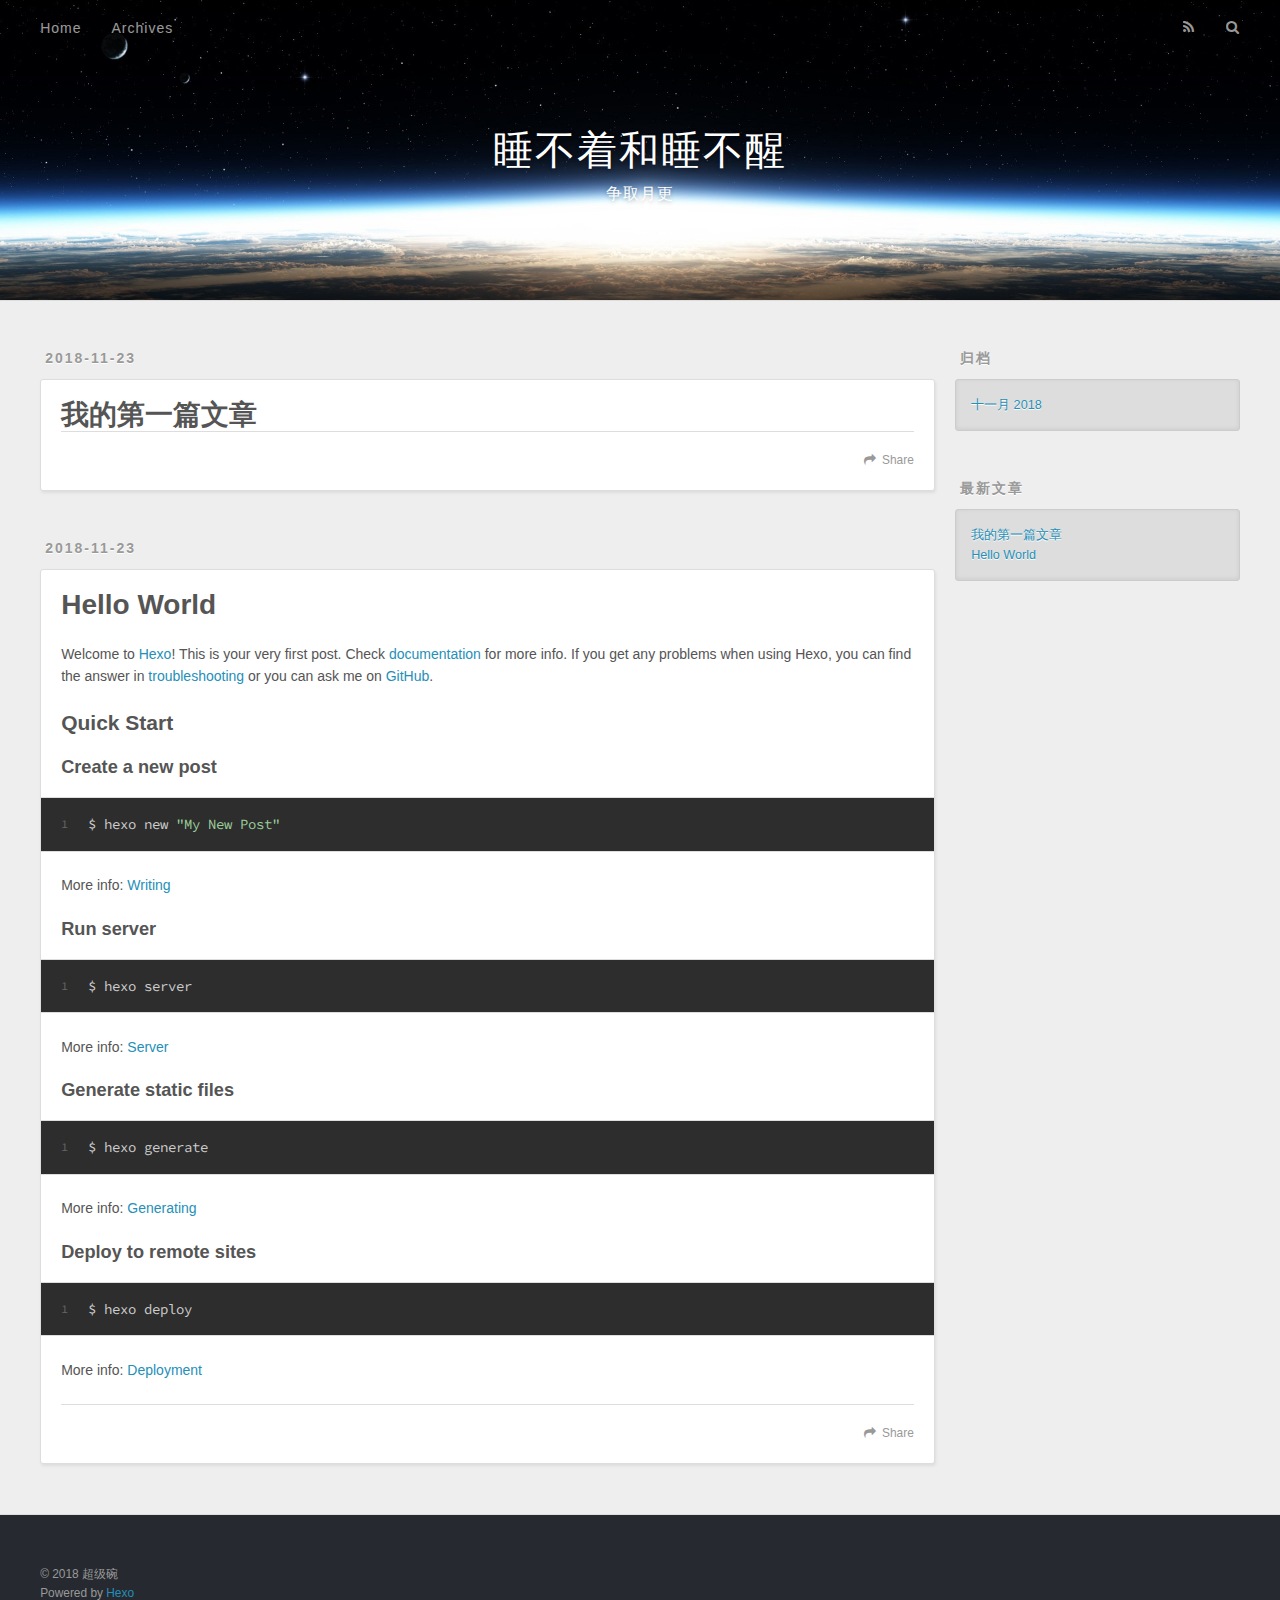
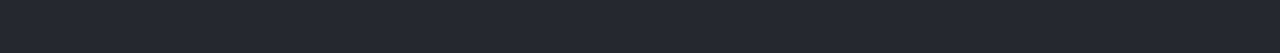
==== index.html @ ed1b3cf0 "Site updated: 2018-11-26 21:34:40" ====
<!DOCTYPE html>
<html>
<head><meta name="generator" content="Hexo 3.8.0">
  <meta charset="utf-8">
  

  
  <title>睡不着和睡不醒</title>
  <meta name="viewport" content="width=device-width, initial-scale=1, maximum-scale=1">
  <meta property="og:type" content="website">
<meta property="og:title" content="睡不着和睡不醒">
<meta property="og:url" content="http://yoursite.com/index.html">
<meta property="og:site_name" content="睡不着和睡不醒">
<meta property="og:locale" content="zh-CN">
<meta name="twitter:card" content="summary">
<meta name="twitter:title" content="睡不着和睡不醒">
  
    <link rel="alternate" href="/atom.xml" title="睡不着和睡不醒" type="application/atom+xml">
  
  
    <link rel="icon" href="/favicon.png">
  
  
    <link href="//fonts.googleapis.com/css?family=Source+Code+Pro" rel="stylesheet" type="text/css">
  
  <link rel="stylesheet" href="/css/style.css">
</head>
</html>
<body>
  <div id="container">
    <div id="wrap">
      <header id="header">
  <div id="banner"></div>
  <div id="header-outer" class="outer">
    <div id="header-title" class="inner">
      <h1 id="logo-wrap">
        <a href="/" id="logo">睡不着和睡不醒</a>
      </h1>
      
        <h2 id="subtitle-wrap">
          <a href="/" id="subtitle">争取月更</a>
        </h2>
      
    </div>
    <div id="header-inner" class="inner">
      <nav id="main-nav">
        <a id="main-nav-toggle" class="nav-icon"></a>
        
          <a class="main-nav-link" href="/">Home</a>
        
          <a class="main-nav-link" href="/archives">Archives</a>
        
      </nav>
      <nav id="sub-nav">
        
          <a id="nav-rss-link" class="nav-icon" href="/atom.xml" title="RSS Feed"></a>
        
        <a id="nav-search-btn" class="nav-icon" title="搜索"></a>
      </nav>
      <div id="search-form-wrap">
        <form action="//google.com/search" method="get" accept-charset="UTF-8" class="search-form"><input type="search" name="q" class="search-form-input" placeholder="Search"><button type="submit" class="search-form-submit">&#xF002;</button><input type="hidden" name="sitesearch" value="http://yoursite.com"></form>
      </div>
    </div>
  </div>
</header>
      <div class="outer">
        <section id="main">
  
    <article id="post-我的第一篇文章" class="article article-type-post" itemscope="" itemprop="blogPost">
  <div class="article-meta">
    <a href="/2018/11/23/我的第一篇文章/" class="article-date">
  <time datetime="2018-11-23T14:31:39.000Z" itemprop="datePublished">2018-11-23</time>
</a>
    
  </div>
  <div class="article-inner">
    
    
      <header class="article-header">
        
  
    <h1 itemprop="name">
      <a class="article-title" href="/2018/11/23/我的第一篇文章/">我的第一篇文章</a>
    </h1>
  

      </header>
    
    <div class="article-entry" itemprop="articleBody">
      
        
      
    </div>
    <footer class="article-footer">
      <a data-url="http://yoursite.com/2018/11/23/我的第一篇文章/" data-id="cjoyctb1z0000foug036jb024" class="article-share-link">Share</a>
      
      
    </footer>
  </div>
  
</article>


  
    <article id="post-hello-world" class="article article-type-post" itemscope="" itemprop="blogPost">
  <div class="article-meta">
    <a href="/2018/11/23/hello-world/" class="article-date">
  <time datetime="2018-11-23T13:58:31.099Z" itemprop="datePublished">2018-11-23</time>
</a>
    
  </div>
  <div class="article-inner">
    
    
      <header class="article-header">
        
  
    <h1 itemprop="name">
      <a class="article-title" href="/2018/11/23/hello-world/">Hello World</a>
    </h1>
  

      </header>
    
    <div class="article-entry" itemprop="articleBody">
      
        <p>Welcome to <a href="https://hexo.io/" target="_blank" rel="noopener">Hexo</a>! This is your very first post. Check <a href="https://hexo.io/docs/" target="_blank" rel="noopener">documentation</a> for more info. If you get any problems when using Hexo, you can find the answer in <a href="https://hexo.io/docs/troubleshooting.html" target="_blank" rel="noopener">troubleshooting</a> or you can ask me on <a href="https://github.com/hexojs/hexo/issues" target="_blank" rel="noopener">GitHub</a>.</p>
<h2 id="Quick-Start"><a href="#Quick-Start" class="headerlink" title="Quick Start"></a>Quick Start</h2><h3 id="Create-a-new-post"><a href="#Create-a-new-post" class="headerlink" title="Create a new post"></a>Create a new post</h3><figure class="highlight bash"><table><tr><td class="gutter"><pre><span class="line">1</span><br></pre></td><td class="code"><pre><span class="line">$ hexo new <span class="string">"My New Post"</span></span><br></pre></td></tr></table></figure>
<p>More info: <a href="https://hexo.io/docs/writing.html" target="_blank" rel="noopener">Writing</a></p>
<h3 id="Run-server"><a href="#Run-server" class="headerlink" title="Run server"></a>Run server</h3><figure class="highlight bash"><table><tr><td class="gutter"><pre><span class="line">1</span><br></pre></td><td class="code"><pre><span class="line">$ hexo server</span><br></pre></td></tr></table></figure>
<p>More info: <a href="https://hexo.io/docs/server.html" target="_blank" rel="noopener">Server</a></p>
<h3 id="Generate-static-files"><a href="#Generate-static-files" class="headerlink" title="Generate static files"></a>Generate static files</h3><figure class="highlight bash"><table><tr><td class="gutter"><pre><span class="line">1</span><br></pre></td><td class="code"><pre><span class="line">$ hexo generate</span><br></pre></td></tr></table></figure>
<p>More info: <a href="https://hexo.io/docs/generating.html" target="_blank" rel="noopener">Generating</a></p>
<h3 id="Deploy-to-remote-sites"><a href="#Deploy-to-remote-sites" class="headerlink" title="Deploy to remote sites"></a>Deploy to remote sites</h3><figure class="highlight bash"><table><tr><td class="gutter"><pre><span class="line">1</span><br></pre></td><td class="code"><pre><span class="line">$ hexo deploy</span><br></pre></td></tr></table></figure>
<p>More info: <a href="https://hexo.io/docs/deployment.html" target="_blank" rel="noopener">Deployment</a></p>

      
    </div>
    <footer class="article-footer">
      <a data-url="http://yoursite.com/2018/11/23/hello-world/" data-id="cjoyctb270001fougmm8dq2df" class="article-share-link">Share</a>
      
      
    </footer>
  </div>
  
</article>


  


</section>
        
          <aside id="sidebar">
  
    

  
    

  
    
  
    
  <div class="widget-wrap">
    <h3 class="widget-title">归档</h3>
    <div class="widget">
      <ul class="archive-list"><li class="archive-list-item"><a class="archive-list-link" href="/archives/2018/11/">十一月 2018</a></li></ul>
    </div>
  </div>


  
    
  <div class="widget-wrap">
    <h3 class="widget-title">最新文章</h3>
    <div class="widget">
      <ul>
        
          <li>
            <a href="/2018/11/23/我的第一篇文章/">我的第一篇文章</a>
          </li>
        
          <li>
            <a href="/2018/11/23/hello-world/">Hello World</a>
          </li>
        
      </ul>
    </div>
  </div>

  
</aside>
        
      </div>
      <footer id="footer">
  
  <div class="outer">
    <div id="footer-info" class="inner">
      &copy; 2018 超级碗<br>
      Powered by <a href="http://hexo.io/" target="_blank">Hexo</a>
    </div>
  </div>
</footer>
    </div>
    <nav id="mobile-nav">
  
    <a href="/" class="mobile-nav-link">Home</a>
  
    <a href="/archives" class="mobile-nav-link">Archives</a>
  
</nav>
    

<script src="//ajax.googleapis.com/ajax/libs/jquery/2.0.3/jquery.min.js"></script>


  <link rel="stylesheet" href="/fancybox/jquery.fancybox.css">
  <script src="/fancybox/jquery.fancybox.pack.js"></script>


<script src="/js/script.js"></script>



  </div>
</body>
</html>
---- css/style.css ----
body {
  width: 100%;
}
body:before,
body:after {
  content: "";
  display: table;
}
body:after {
  clear: both;
}
html,
body,
div,
span,
applet,
object,
iframe,
h1,
h2,
h3,
h4,
h5,
h6,
p,
blockquote,
pre,
a,
abbr,
acronym,
address,
big,
cite,
code,
del,
dfn,
em,
img,
ins,
kbd,
q,
s,
samp,
small,
strike,
strong,
sub,
sup,
tt,
var,
dl,
dt,
dd,
ol,
ul,
li,
fieldset,
form,
label,
legend,
table,
caption,
tbody,
tfoot,
thead,
tr,
th,
td {
  margin: 0;
  padding: 0;
  border: 0;
  outline: 0;
  font-weight: inherit;
  font-style: inherit;
  font-family: inherit;
  font-size: 100%;
  vertical-align: baseline;
}
body {
  line-height: 1;
  color: #000;
  background: #fff;
}
ol,
ul {
  list-style: none;
}
table {
  border-collapse: separate;
  border-spacing: 0;
  vertical-align: middle;
}
caption,
th,
td {
  text-align: left;
  font-weight: normal;
  vertical-align: middle;
}
a img {
  border: none;
}
input,
button {
  margin: 0;
  padding: 0;
}
input::-moz-focus-inner,
button::-moz-focus-inner {
  border: 0;
  padding: 0;
}
@font-face {
  font-family: FontAwesome;
  font-style: normal;
  font-weight: normal;
  src: url("fonts/fontawesome-webfont.eot?v=#4.0.3");
  src: url("fonts/fontawesome-webfont.eot?#iefix&v=#4.0.3") format("embedded-opentype"), url("fonts/fontawesome-webfont.woff?v=#4.0.3") format("woff"), url("fonts/fontawesome-webfont.ttf?v=#4.0.3") format("truetype"), url("fonts/fontawesome-webfont.svg#fontawesomeregular?v=#4.0.3") format("svg");
}
html,
body,
#container {
  height: 100%;
}
body {
  background: #eee;
  font: 14px -apple-system, BlinkMacSystemFont, "Segoe UI", "Roboto", "Oxygen", "Ubuntu", "Cantarell", "Fira Sans", "Droid Sans", "Helvetica Neue", sans-serif;
  -webkit-text-size-adjust: 100%;
}
.outer {
  max-width: 1220px;
  margin: 0 auto;
  padding: 0 20px;
}
.outer:before,
.outer:after {
  content: "";
  display: table;
}
.outer:after {
  clear: both;
}
.inner {
  display: inline;
  float: left;
  width: 98.33333333333333%;
  margin: 0 0.833333333333333%;
}
.left,
.alignleft {
  float: left;
}
.right,
.alignright {
  float: right;
}
.clear {
  clear: both;
}
#container {
  position: relative;
}
.mobile-nav-on {
  overflow: hidden;
}
#wrap {
  height: 100%;
  width: 100%;
  position: absolute;
  top: 0;
  left: 0;
  -webkit-transition: 0.2s ease-out;
  -moz-transition: 0.2s ease-out;
  -ms-transition: 0.2s ease-out;
  transition: 0.2s ease-out;
  z-index: 1;
  background: #eee;
}
.mobile-nav-on #wrap {
  left: 280px;
}
@media screen and (min-width: 768px) {
  #main {
    display: inline;
    float: left;
    width: 73.33333333333333%;
    margin: 0 0.833333333333333%;
  }
}
.article-date,
.article-category-link,
.archive-year,
.widget-title {
  text-decoration: none;
  text-transform: uppercase;
  letter-spacing: 2px;
  color: #999;
  margin-bottom: 1em;
  margin-left: 5px;
  line-height: 1em;
  text-shadow: 0 1px #fff;
  font-weight: bold;
}
.article-inner,
.archive-article-inner {
  background: #fff;
  -webkit-box-shadow: 1px 2px 3px #ddd;
  box-shadow: 1px 2px 3px #ddd;
  border: 1px solid #ddd;
  border-radius: 3px;
}
.article-entry h1,
.widget h1 {
  font-size: 2em;
}
.article-entry h2,
.widget h2 {
  font-size: 1.5em;
}
.article-entry h3,
.widget h3 {
  font-size: 1.3em;
}
.article-entry h4,
.widget h4 {
  font-size: 1.2em;
}
.article-entry h5,
.widget h5 {
  font-size: 1em;
}
.article-entry h6,
.widget h6 {
  font-size: 1em;
  color: #999;
}
.article-entry hr,
.widget hr {
  border: 1px dashed #ddd;
}
.article-entry strong,
.widget strong {
  font-weight: bold;
}
.article-entry em,
.widget em,
.article-entry cite,
.widget cite {
  font-style: italic;
}
.article-entry sup,
.widget sup,
.article-entry sub,
.widget sub {
  font-size: 0.75em;
  line-height: 0;
  position: relative;
  vertical-align: baseline;
}
.article-entry sup,
.widget sup {
  top: -0.5em;
}
.article-entry sub,
.widget sub {
  bottom: -0.2em;
}
.article-entry small,
.widget small {
  font-size: 0.85em;
}
.article-entry acronym,
.widget acronym,
.article-entry abbr,
.widget abbr {
  border-bottom: 1px dotted;
}
.article-entry ul,
.widget ul,
.article-entry ol,
.widget ol,
.article-entry dl,
.widget dl {
  margin: 0 20px;
  line-height: 1.6em;
}
.article-entry ul ul,
.widget ul ul,
.article-entry ol ul,
.widget ol ul,
.article-entry ul ol,
.widget ul ol,
.article-entry ol ol,
.widget ol ol {
  margin-top: 0;
  margin-bottom: 0;
}
.article-entry ul,
.widget ul {
  list-style: disc;
}
.article-entry ol,
.widget ol {
  list-style: decimal;
}
.article-entry dt,
.widget dt {
  font-weight: bold;
}
#header {
  height: 300px;
  position: relative;
  border-bottom: 1px solid #ddd;
}
#header:before,
#header:after {
  content: "";
  position: absolute;
  left: 0;
  right: 0;
  height: 40px;
}
#header:before {
  top: 0;
  background: -webkit-linear-gradient(rgba(0,0,0,0.2), transparent);
  background: -moz-linear-gradient(rgba(0,0,0,0.2), transparent);
  background: -ms-linear-gradient(rgba(0,0,0,0.2), transparent);
  background: linear-gradient(rgba(0,0,0,0.2), transparent);
}
#header:after {
  bottom: 0;
  background: -webkit-linear-gradient(transparent, rgba(0,0,0,0.2));
  background: -moz-linear-gradient(transparent, rgba(0,0,0,0.2));
  background: -ms-linear-gradient(transparent, rgba(0,0,0,0.2));
  background: linear-gradient(transparent, rgba(0,0,0,0.2));
}
#header-outer {
  height: 100%;
  position: relative;
}
#header-inner {
  position: relative;
  overflow: hidden;
}
#banner {
  position: absolute;
  top: 0;
  left: 0;
  width: 100%;
  height: 100%;
  background: url("images/banner.jpg") center #000;
  -webkit-background-size: cover;
  -moz-background-size: cover;
  background-size: cover;
  z-index: -1;
}
#header-title {
  text-align: center;
  height: 40px;
  position: absolute;
  top: 50%;
  left: 0;
  margin-top: -20px;
}
#logo,
#subtitle {
  text-decoration: none;
  color: #fff;
  font-weight: 300;
  text-shadow: 0 1px 4px rgba(0,0,0,0.3);
}
#logo {
  font-size: 40px;
  line-height: 40px;
  letter-spacing: 2px;
}
#subtitle {
  font-size: 16px;
  line-height: 16px;
  letter-spacing: 1px;
}
#subtitle-wrap {
  margin-top: 16px;
}
#main-nav {
  float: left;
  margin-left: -15px;
}
.nav-icon,
.main-nav-link {
  float: left;
  color: #fff;
  opacity: 0.6;
  text-decoration: none;
  text-shadow: 0 1px rgba(0,0,0,0.2);
  -webkit-transition: opacity 0.2s;
  -moz-transition: opacity 0.2s;
  -ms-transition: opacity 0.2s;
  transition: opacity 0.2s;
  display: block;
  padding: 20px 15px;
}
.nav-icon:hover,
.main-nav-link:hover {
  opacity: 1;
}
.nav-icon {
  font-family: FontAwesome;
  text-align: center;
  font-size: 14px;
  width: 14px;
  height: 14px;
  padding: 20px 15px;
  position: relative;
  cursor: pointer;
}
.main-nav-link {
  font-weight: 300;
  letter-spacing: 1px;
}
@media screen and (max-width: 479px) {
  .main-nav-link {
    display: none;
  }
}
#main-nav-toggle {
  display: none;
}
#main-nav-toggle:before {
  content: "\f0c9";
}
@media screen and (max-width: 479px) {
  #main-nav-toggle {
    display: block;
  }
}
#sub-nav {
  float: right;
  margin-right: -15px;
}
#nav-rss-link:before {
  content: "\f09e";
}
#nav-search-btn:before {
  content: "\f002";
}
#search-form-wrap {
  position: absolute;
  top: 15px;
  width: 150px;
  height: 30px;
  right: -150px;
  opacity: 0;
  -webkit-transition: 0.2s ease-out;
  -moz-transition: 0.2s ease-out;
  -ms-transition: 0.2s ease-out;
  transition: 0.2s ease-out;
}
#search-form-wrap.on {
  opacity: 1;
  right: 0;
}
@media screen and (max-width: 479px) {
  #search-form-wrap {
    width: 100%;
    right: -100%;
  }
}
.search-form {
  position: absolute;
  top: 0;
  left: 0;
  right: 0;
  background: #fff;
  padding: 5px 15px;
  border-radius: 15px;
  -webkit-box-shadow: 0 0 10px rgba(0,0,0,0.3);
  box-shadow: 0 0 10px rgba(0,0,0,0.3);
}
.search-form-input {
  border: none;
  background: none;
  color: #555;
  width: 100%;
  font: 13px -apple-system, BlinkMacSystemFont, "Segoe UI", "Roboto", "Oxygen", "Ubuntu", "Cantarell", "Fira Sans", "Droid Sans", "Helvetica Neue", sans-serif;
  outline: none;
}
.search-form-input::-webkit-search-results-decoration,
.search-form-input::-webkit-search-cancel-button {
  -webkit-appearance: none;
}
.search-form-submit {
  position: absolute;
  top: 50%;
  right: 10px;
  margin-top: -7px;
  font: 13px FontAwesome;
  border: none;
  background: none;
  color: #bbb;
  cursor: pointer;
}
.search-form-submit:hover,
.search-form-submit:focus {
  color: #777;
}
.article {
  margin: 50px 0;
}
.article-inner {
  overflow: hidden;
}
.article-meta:before,
.article-meta:after {
  content: "";
  display: table;
}
.article-meta:after {
  clear: both;
}
.article-date {
  float: left;
}
.article-category {
  float: left;
  line-height: 1em;
  color: #ccc;
  text-shadow: 0 1px #fff;
  margin-left: 8px;
}
.article-category:before {
  content: "\2022";
}
.article-category-link {
  margin: 0 12px 1em;
}
.article-header {
  padding: 20px 20px 0;
}
.article-title {
  text-decoration: none;
  font-size: 2em;
  font-weight: bold;
  color: #555;
  line-height: 1.1em;
  -webkit-transition: color 0.2s;
  -moz-transition: color 0.2s;
  -ms-transition: color 0.2s;
  transition: color 0.2s;
}
a.article-title:hover {
  color: #258fb8;
}
.article-entry {
  color: #555;
  padding: 0 20px;
}
.article-entry:before,
.article-entry:after {
  content: "";
  display: table;
}
.article-entry:after {
  clear: both;
}
.article-entry p,
.article-entry table {
  line-height: 1.6em;
  margin: 1.6em 0;
}
.article-entry h1,
.article-entry h2,
.article-entry h3,
.article-entry h4,
.article-entry h5,
.article-entry h6 {
  font-weight: bold;
}
.article-entry h1,
.article-entry h2,
.article-entry h3,
.article-entry h4,
.article-entry h5,
.article-entry h6 {
  line-height: 1.1em;
  margin: 1.1em 0;
}
.article-entry a {
  color: #258fb8;
  text-decoration: none;
}
.article-entry a:hover {
  text-decoration: underline;
}
.article-entry ul,
.article-entry ol,
.article-entry dl {
  margin-top: 1.6em;
  margin-bottom: 1.6em;
}
.article-entry img,
.article-entry video {
  max-width: 100%;
  height: auto;
  display: block;
  margin: auto;
}
.article-entry iframe {
  border: none;
}
.article-entry table {
  width: 100%;
  border-collapse: collapse;
  border-spacing: 0;
}
.article-entry th {
  font-weight: bold;
  border-bottom: 3px solid #ddd;
  padding-bottom: 0.5em;
}
.article-entry td {
  border-bottom: 1px solid #ddd;
  padding: 10px 0;
}
.article-entry blockquote {
  font-family: Georgia, "Times New Roman", serif;
  font-size: 1.4em;
  margin: 1.6em 20px;
  text-align: center;
}
.article-entry blockquote footer {
  font-size: 14px;
  margin: 1.6em 0;
  font-family: -apple-system, BlinkMacSystemFont, "Segoe UI", "Roboto", "Oxygen", "Ubuntu", "Cantarell", "Fira Sans", "Droid Sans", "Helvetica Neue", sans-serif;
}
.article-entry blockquote footer cite:before {
  content: "—";
  padding: 0 0.5em;
}
.article-entry .pullquote {
  text-align: left;
  width: 45%;
  margin: 0;
}
.article-entry .pullquote.left {
  margin-left: 0.5em;
  margin-right: 1em;
}
.article-entry .pullquote.right {
  margin-right: 0.5em;
  margin-left: 1em;
}
.article-entry .caption {
  color: #999;
  display: block;
  font-size: 0.9em;
  margin-top: 0.5em;
  position: relative;
  text-align: center;
}
.article-entry .video-container {
  position: relative;
  padding-top: 56.25%;
  height: 0;
  overflow: hidden;
}
.article-entry .video-container iframe,
.article-entry .video-container object,
.article-entry .video-container embed {
  position: absolute;
  top: 0;
  left: 0;
  width: 100%;
  height: 100%;
  margin-top: 0;
}
.article-more-link a {
  display: inline-block;
  line-height: 1em;
  padding: 6px 15px;
  border-radius: 15px;
  background: #eee;
  color: #999;
  text-shadow: 0 1px #fff;
  text-decoration: none;
}
.article-more-link a:hover {
  background: #258fb8;
  color: #fff;
  text-decoration: none;
  text-shadow: 0 1px #1e7293;
}
.article-footer {
  font-size: 0.85em;
  line-height: 1.6em;
  border-top: 1px solid #ddd;
  padding-top: 1.6em;
  margin: 0 20px 20px;
}
.article-footer:before,
.article-footer:after {
  content: "";
  display: table;
}
.article-footer:after {
  clear: both;
}
.article-footer a {
  color: #999;
  text-decoration: none;
}
.article-footer a:hover {
  color: #555;
}
.article-tag-list-item {
  float: left;
  margin-right: 10px;
}
.article-tag-list-link:before {
  content: "#";
}
.article-comment-link {
  float: right;
}
.article-comment-link:before {
  content: "\f075";
  font-family: FontAwesome;
  padding-right: 8px;
}
.article-share-link {
  cursor: pointer;
  float: right;
  margin-left: 20px;
}
.article-share-link:before {
  content: "\f064";
  font-family: FontAwesome;
  padding-right: 6px;
}
#article-nav {
  position: relative;
}
#article-nav:before,
#article-nav:after {
  content: "";
  display: table;
}
#article-nav:after {
  clear: both;
}
@media screen and (min-width: 768px) {
  #article-nav {
    margin: 50px 0;
  }
  #article-nav:before {
    width: 8px;
    height: 8px;
    position: absolute;
    top: 50%;
    left: 50%;
    margin-top: -4px;
    margin-left: -4px;
    content: "";
    border-radius: 50%;
    background: #ddd;
    -webkit-box-shadow: 0 1px 2px #fff;
    box-shadow: 0 1px 2px #fff;
  }
}
.article-nav-link-wrap {
  text-decoration: none;
  text-shadow: 0 1px #fff;
  color: #999;
  -webkit-box-sizing: border-box;
  -moz-box-sizing: border-box;
  box-sizing: border-box;
  margin-top: 50px;
  text-align: center;
  display: block;
}
.article-nav-link-wrap:hover {
  color: #555;
}
@media screen and (min-width: 768px) {
  .article-nav-link-wrap {
    width: 50%;
    margin-top: 0;
  }
}
@media screen and (min-width: 768px) {
  #article-nav-newer {
    float: left;
    text-align: right;
    padding-right: 20px;
  }
}
@media screen and (min-width: 768px) {
  #article-nav-older {
    float: right;
    text-align: left;
    padding-left: 20px;
  }
}
.article-nav-caption {
  text-transform: uppercase;
  letter-spacing: 2px;
  color: #ddd;
  line-height: 1em;
  font-weight: bold;
}
#article-nav-newer .article-nav-caption {
  margin-right: -2px;
}
.article-nav-title {
  font-size: 0.85em;
  line-height: 1.6em;
  margin-top: 0.5em;
}
.article-share-box {
  position: absolute;
  display: none;
  background: #fff;
  -webkit-box-shadow: 1px 2px 10px rgba(0,0,0,0.2);
  box-shadow: 1px 2px 10px rgba(0,0,0,0.2);
  border-radius: 3px;
  margin-left: -145px;
  overflow: hidden;
  z-index: 1;
}
.article-share-box.on {
  display: block;
}
.article-share-input {
  width: 100%;
  background: none;
  -webkit-box-sizing: border-box;
  -moz-box-sizing: border-box;
  box-sizing: border-box;
  font: 14px -apple-system, BlinkMacSystemFont, "Segoe UI", "Roboto", "Oxygen", "Ubuntu", "Cantarell", "Fira Sans", "Droid Sans", "Helvetica Neue", sans-serif;
  padding: 0 15px;
  color: #555;
  outline: none;
  border: 1px solid #ddd;
  border-radius: 3px 3px 0 0;
  height: 36px;
  line-height: 36px;
}
.article-share-links {
  background: #eee;
}
.article-share-links:before,
.article-share-links:after {
  content: "";
  display: table;
}
.article-share-links:after {
  clear: both;
}
.article-share-twitter,
.article-share-facebook,
.article-share-pinterest,
.article-share-google {
  width: 50px;
  height: 36px;
  display: block;
  float: left;
  position: relative;
  color: #999;
  text-shadow: 0 1px #fff;
}
.article-share-twitter:before,
.article-share-facebook:before,
.article-share-pinterest:before,
.article-share-google:before {
  font-size: 20px;
  font-family: FontAwesome;
  width: 20px;
  height: 20px;
  position: absolute;
  top: 50%;
  left: 50%;
  margin-top: -10px;
  margin-left: -10px;
  text-align: center;
}
.article-share-twitter:hover,
.article-share-facebook:hover,
.article-share-pinterest:hover,
.article-share-google:hover {
  color: #fff;
}
.article-share-twitter:before {
  content: "\f099";
}
.article-share-twitter:hover {
  background: #00aced;
  text-shadow: 0 1px #008abe;
}
.article-share-facebook:before {
  content: "\f09a";
}
.article-share-facebook:hover {
  background: #3b5998;
  text-shadow: 0 1px #2f477a;
}
.article-share-pinterest:before {
  content: "\f0d2";
}
.article-share-pinterest:hover {
  background: #cb2027;
  text-shadow: 0 1px #a21a1f;
}
.article-share-google:before {
  content: "\f0d5";
}
.article-share-google:hover {
  background: #dd4b39;
  text-shadow: 0 1px #be3221;
}
.article-gallery {
  background: #000;
  position: relative;
}
.article-gallery-photos {
  position: relative;
  overflow: hidden;
}
.article-gallery-img {
  display: none;
  max-width: 100%;
}
.article-gallery-img:first-child {
  display: block;
}
.article-gallery-img.loaded {
  position: absolute;
  display: block;
}
.article-gallery-img img {
  display: block;
  max-width: 100%;
  margin: 0 auto;
}
#comments {
  background: #fff;
  -webkit-box-shadow: 1px 2px 3px #ddd;
  box-shadow: 1px 2px 3px #ddd;
  padding: 20px;
  border: 1px solid #ddd;
  border-radius: 3px;
  margin: 50px 0;
}
#comments a {
  color: #258fb8;
}
.archives-wrap {
  margin: 50px 0;
}
.archives:before,
.archives:after {
  content: "";
  display: table;
}
.archives:after {
  clear: both;
}
.archive-year-wrap {
  margin-bottom: 1em;
}
.archives {
  -webkit-column-gap: 10px;
  -moz-column-gap: 10px;
  column-gap: 10px;
}
@media screen and (min-width: 480px) and (max-width: 767px) {
  .archives {
    -webkit-column-count: 2;
    -moz-column-count: 2;
    column-count: 2;
  }
}
@media screen and (min-width: 768px) {
  .archives {
    -webkit-column-count: 3;
    -moz-column-count: 3;
    column-count: 3;
  }
}
.archive-article {
  -webkit-column-break-inside: avoid;
  page-break-inside: avoid;
  overflow: hidden;
  break-inside: avoid-column;
}
.archive-article-inner {
  padding: 10px;
  margin-bottom: 15px;
}
.archive-article-title {
  text-decoration: none;
  font-weight: bold;
  color: #555;
  -webkit-transition: color 0.2s;
  -moz-transition: color 0.2s;
  -ms-transition: color 0.2s;
  transition: color 0.2s;
  line-height: 1.6em;
}
.archive-article-title:hover {
  color: #258fb8;
}
.archive-article-footer {
  margin-top: 1em;
}
.archive-article-date {
  color: #999;
  text-decoration: none;
  font-size: 0.85em;
  line-height: 1em;
  margin-bottom: 0.5em;
  display: block;
}
#page-nav {
  margin: 50px auto;
  background: #fff;
  -webkit-box-shadow: 1px 2px 3px #ddd;
  box-shadow: 1px 2px 3px #ddd;
  border: 1px solid #ddd;
  border-radius: 3px;
  text-align: center;
  color: #999;
  overflow: hidden;
}
#page-nav:before,
#page-nav:after {
  content: "";
  display: table;
}
#page-nav:after {
  clear: both;
}
#page-nav a,
#page-nav span {
  padding: 10px 20px;
  line-height: 1;
  height: 2ex;
}
#page-nav a {
  color: #999;
  text-decoration: none;
}
#page-nav a:hover {
  background: #999;
  color: #fff;
}
#page-nav .prev {
  float: left;
}
#page-nav .next {
  float: right;
}
#page-nav .page-number {
  display: inline-block;
}
@media screen and (max-width: 479px) {
  #page-nav .page-number {
    display: none;
  }
}
#page-nav .current {
  color: #555;
  font-weight: bold;
}
#page-nav .space {
  color: #ddd;
}
#footer {
  background: #262a30;
  padding: 50px 0;
  border-top: 1px solid #ddd;
  color: #999;
}
#footer a {
  color: #258fb8;
  text-decoration: none;
}
#footer a:hover {
  text-decoration: underline;
}
#footer-info {
  line-height: 1.6em;
  font-size: 0.85em;
}
.article-entry pre,
.article-entry .highlight {
  background: #2d2d2d;
  margin: 0 -20px;
  padding: 15px 20px;
  border-style: solid;
  border-color: #ddd;
  border-width: 1px 0;
  overflow: auto;
  color: #ccc;
  line-height: 22.400000000000002px;
}
.article-entry .highlight .gutter pre,
.article-entry .gist .gist-file .gist-data .line-numbers {
  color: #666;
  font-size: 0.85em;
}
.article-entry pre,
.article-entry code {
  font-family: "Source Code Pro", Consolas, Monaco, Menlo, Consolas, monospace;
}
.article-entry code {
  background: #eee;
  text-shadow: 0 1px #fff;
  padding: 0 0.3em;
}
.article-entry pre code {
  background: none;
  text-shadow: none;
  padding: 0;
}
.article-entry .highlight pre {
  border: none;
  margin: 0;
  padding: 0;
}
.article-entry .highlight table {
  margin: 0;
  width: auto;
}
.article-entry .highlight td {
  border: none;
  padding: 0;
}
.article-entry .highlight figcaption {
  font-size: 0.85em;
  color: #999;
  line-height: 1em;
  margin-bottom: 1em;
}
.article-entry .highlight figcaption:before,
.article-entry .highlight figcaption:after {
  content: "";
  display: table;
}
.article-entry .highlight figcaption:after {
  clear: both;
}
.article-entry .highlight figcaption a {
  float: right;
}
.article-entry .highlight .gutter pre {
  text-align: right;
  padding-right: 20px;
}
.article-entry .highlight .line {
  height: 22.400000000000002px;
}
.article-entry .highlight .line.marked {
  background: #515151;
}
.article-entry .gist {
  margin: 0 -20px;
  border-style: solid;
  border-color: #ddd;
  border-width: 1px 0;
  background: #2d2d2d;
  padding: 15px 20px 15px 0;
}
.article-entry .gist .gist-file {
  border: none;
  font-family: "Source Code Pro", Consolas, Monaco, Menlo, Consolas, monospace;
  margin: 0;
}
.article-entry .gist .gist-file .gist-data {
  background: none;
  border: none;
}
.article-entry .gist .gist-file .gist-data .line-numbers {
  background: none;
  border: none;
  padding: 0 20px 0 0;
}
.article-entry .gist .gist-file .gist-data .line-data {
  padding: 0 !important;
}
.article-entry .gist .gist-file .highlight {
  margin: 0;
  padding: 0;
  border: none;
}
.article-entry .gist .gist-file .gist-meta {
  background: #2d2d2d;
  color: #999;
  font: 0.85em -apple-system, BlinkMacSystemFont, "Segoe UI", "Roboto", "Oxygen", "Ubuntu", "Cantarell", "Fira Sans", "Droid Sans", "Helvetica Neue", sans-serif;
  text-shadow: 0 0;
  padding: 0;
  margin-top: 1em;
  margin-left: 20px;
}
.article-entry .gist .gist-file .gist-meta a {
  color: #258fb8;
  font-weight: normal;
}
.article-entry .gist .gist-file .gist-meta a:hover {
  text-decoration: underline;
}
pre .comment,
pre .title {
  color: #999;
}
pre .variable,
pre .attribute,
pre .tag,
pre .regexp,
pre .ruby .constant,
pre .xml .tag .title,
pre .xml .pi,
pre .xml .doctype,
pre .html .doctype,
pre .css .id,
pre .css .class,
pre .css .pseudo {
  color: #f2777a;
}
pre .number,
pre .preprocessor,
pre .built_in,
pre .literal,
pre .params,
pre .constant {
  color: #f99157;
}
pre .class,
pre .ruby .class .title,
pre .css .rules .attribute {
  color: #9c9;
}
pre .string,
pre .value,
pre .inheritance,
pre .header,
pre .ruby .symbol,
pre .xml .cdata {
  color: #9c9;
}
pre .css .hexcolor {
  color: #6cc;
}
pre .function,
pre .python .decorator,
pre .python .title,
pre .ruby .function .title,
pre .ruby .title .keyword,
pre .perl .sub,
pre .javascript .title,
pre .coffeescript .title {
  color: #69c;
}
pre .keyword,
pre .javascript .function {
  color: #c9c;
}
@media screen and (max-width: 479px) {
  #mobile-nav {
    position: absolute;
    top: 0;
    left: 0;
    width: 280px;
    height: 100%;
    background: #191919;
    border-right: 1px solid #fff;
  }
}
@media screen and (max-width: 479px) {
  .mobile-nav-link {
    display: block;
    color: #999;
    text-decoration: none;
    padding: 15px 20px;
    font-weight: bold;
  }
  .mobile-nav-link:hover {
    color: #fff;
  }
}
@media screen and (min-width: 768px) {
  #sidebar {
    display: inline;
    float: left;
    width: 23.333333333333332%;
    margin: 0 0.833333333333333%;
  }
}
.widget-wrap {
  margin: 50px 0;
}
.widget {
  color: #777;
  text-shadow: 0 1px #fff;
  background: #ddd;
  -webkit-box-shadow: 0 -1px 4px #ccc inset;
  box-shadow: 0 -1px 4px #ccc inset;
  border: 1px solid #ccc;
  padding: 15px;
  border-radius: 3px;
}
.widget a {
  color: #258fb8;
  text-decoration: none;
}
.widget a:hover {
  text-decoration: underline;
}
.widget ul ul,
.widget ol ul,
.widget dl ul,
.widget ul ol,
.widget ol ol,
.widget dl ol,
.widget ul dl,
.widget ol dl,
.widget dl dl {
  margin-left: 15px;
  list-style: disc;
}
.widget {
  line-height: 1.6em;
  word-wrap: break-word;
  font-size: 0.9em;
}
.widget ul,
.widget ol {
  list-style: none;
  margin: 0;
}
.widget ul ul,
.widget ol ul,
.widget ul ol,
.widget ol ol {
  margin: 0 20px;
}
.widget ul ul,
.widget ol ul {
  list-style: disc;
}
.widget ul ol,
.widget ol ol {
  list-style: decimal;
}
.category-list-count,
.tag-list-count,
.archive-list-count {
  padding-left: 5px;
  color: #999;
  font-size: 0.85em;
}
.category-list-count:before,
.tag-list-count:before,
.archive-list-count:before {
  content: "(";
}
.category-list-count:after,
.tag-list-count:after,
.archive-list-count:after {
  content: ")";
}
.tagcloud a {
  margin-right: 5px;
  display: inline-block;
}
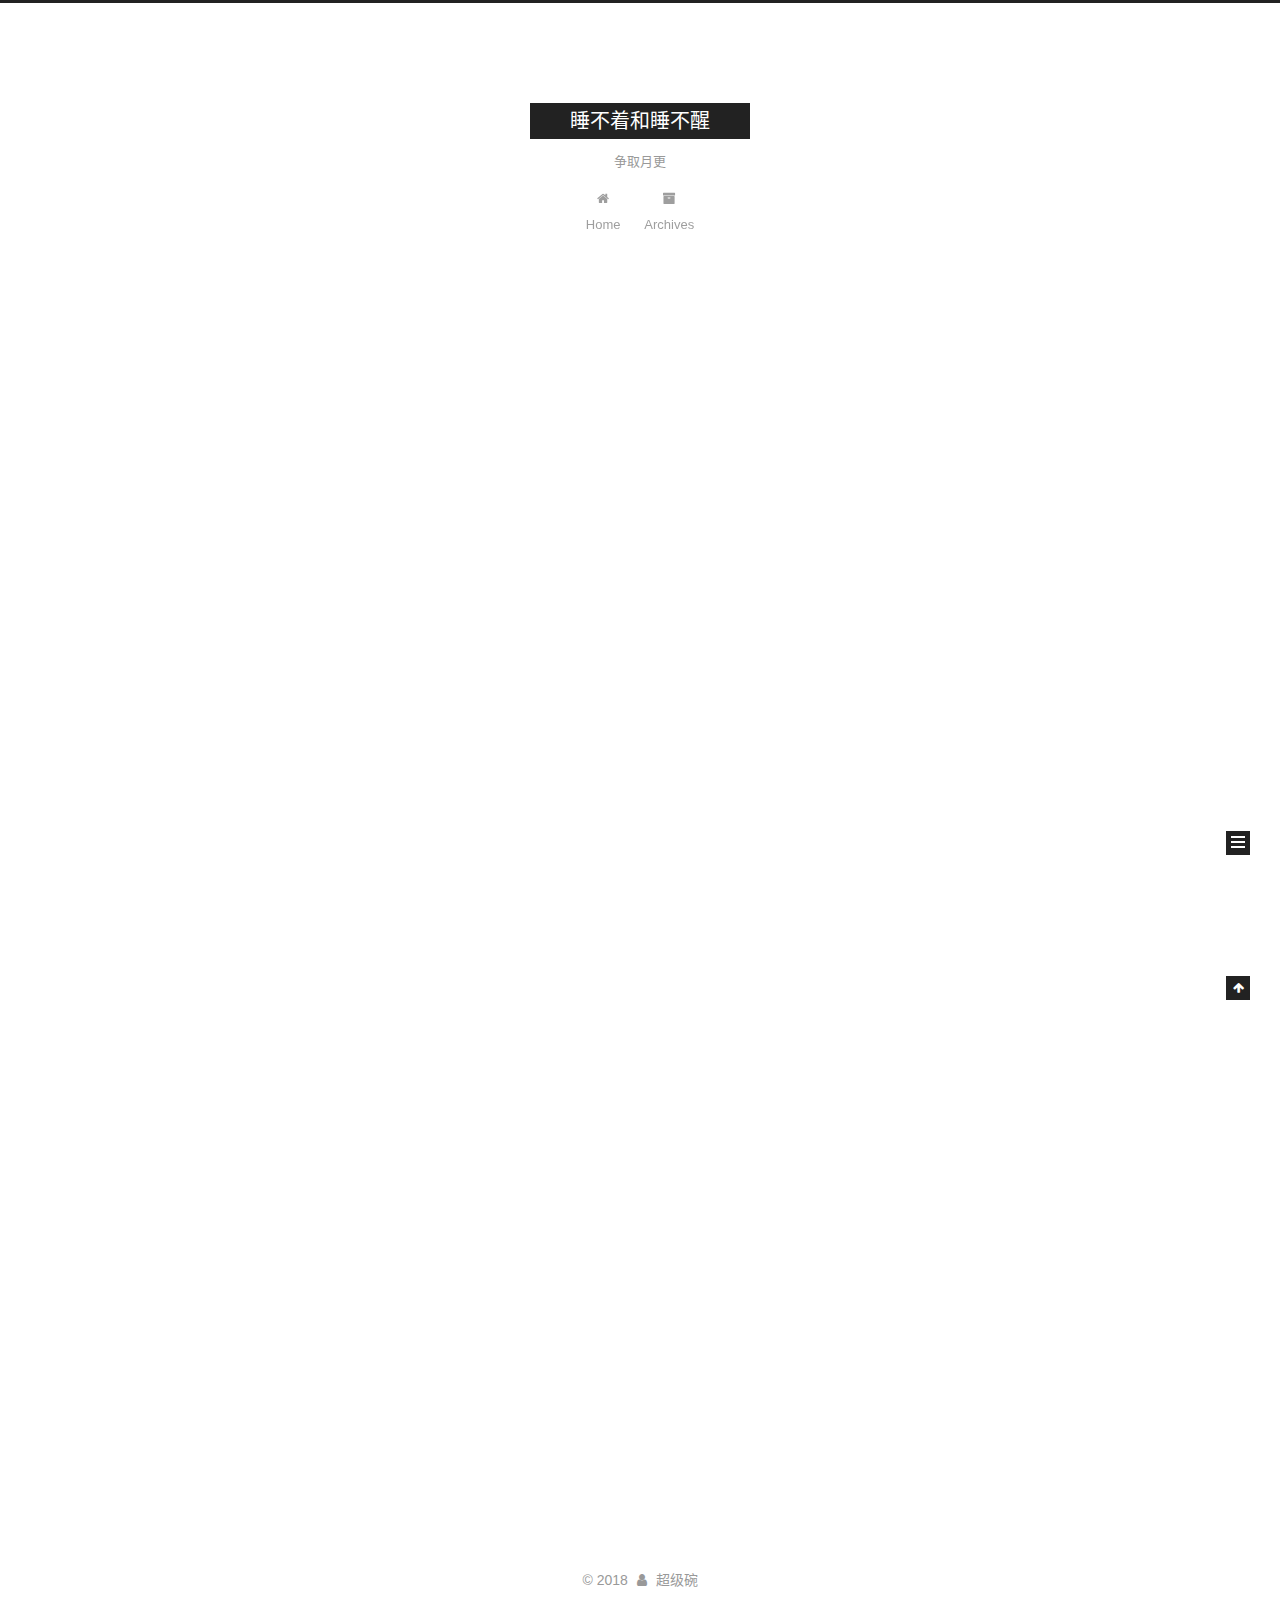
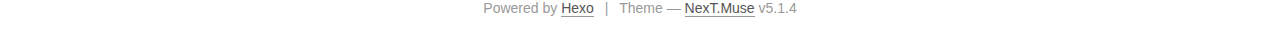
==== commit b2fead5a: "Site updated: 2018-11-26 21:50:30" ====
--- a/index.html
+++ b/index.html
@@ -1,130 +1,425 @@
 <!DOCTYPE html>
-<html>
+
+
+
+  
+
+
+<html class="theme-next muse use-motion" lang="zh-CN">
 <head><meta name="generator" content="Hexo 3.8.0">
-  <meta charset="utf-8">
-  
-
-  
-  <title>睡不着和睡不醒</title>
-  <meta name="viewport" content="width=device-width, initial-scale=1, maximum-scale=1">
-  <meta property="og:type" content="website">
+  <meta charset="UTF-8">
+<meta http-equiv="X-UA-Compatible" content="IE=edge">
+<meta name="viewport" content="width=device-width, initial-scale=1, maximum-scale=1">
+<meta name="theme-color" content="#222">
+
+
+
+
+
+
+
+
+
+<meta http-equiv="Cache-Control" content="no-transform">
+<meta http-equiv="Cache-Control" content="no-siteapp">
+
+
+
+
+
+
+
+
+
+
+
+
+
+
+
+
+  
+  
+  <link href="/lib/fancybox/source/jquery.fancybox.css?v=2.1.5" rel="stylesheet" type="text/css">
+
+
+
+
+
+
+
+<link href="/lib/font-awesome/css/font-awesome.min.css?v=4.6.2" rel="stylesheet" type="text/css">
+
+<link href="/css/main.css?v=5.1.4" rel="stylesheet" type="text/css">
+
+
+  <link rel="apple-touch-icon" sizes="180x180" href="/images/apple-touch-icon-next.png?v=5.1.4">
+
+
+  <link rel="icon" type="image/png" sizes="32x32" href="/images/favicon-32x32-next.png?v=5.1.4">
+
+
+  <link rel="icon" type="image/png" sizes="16x16" href="/images/favicon-16x16-next.png?v=5.1.4">
+
+
+  <link rel="mask-icon" href="/images/logo.svg?v=5.1.4" color="#222">
+
+
+
+
+
+  <meta name="keywords" content="Hexo, NexT">
+
+
+
+
+
+
+
+
+
+
+<meta property="og:type" content="website">
 <meta property="og:title" content="睡不着和睡不醒">
 <meta property="og:url" content="http://yoursite.com/index.html">
 <meta property="og:site_name" content="睡不着和睡不醒">
 <meta property="og:locale" content="zh-CN">
 <meta name="twitter:card" content="summary">
 <meta name="twitter:title" content="睡不着和睡不醒">
-  
-    <link rel="alternate" href="/atom.xml" title="睡不着和睡不醒" type="application/atom+xml">
-  
-  
-    <link rel="icon" href="/favicon.png">
-  
-  
-    <link href="//fonts.googleapis.com/css?family=Source+Code+Pro" rel="stylesheet" type="text/css">
-  
-  <link rel="stylesheet" href="/css/style.css">
+
+
+
+<script type="text/javascript" id="hexo.configurations">
+  var NexT = window.NexT || {};
+  var CONFIG = {
+    root: '/',
+    scheme: 'Muse',
+    version: '5.1.4',
+    sidebar: {"position":"left","display":"post","offset":12,"b2t":false,"scrollpercent":false,"onmobile":false},
+    fancybox: true,
+    tabs: true,
+    motion: {"enable":true,"async":false,"transition":{"post_block":"fadeIn","post_header":"slideDownIn","post_body":"slideDownIn","coll_header":"slideLeftIn","sidebar":"slideUpIn"}},
+    duoshuo: {
+      userId: '0',
+      author: 'Author'
+    },
+    algolia: {
+      applicationID: '',
+      apiKey: '',
+      indexName: '',
+      hits: {"per_page":10},
+      labels: {"input_placeholder":"Search for Posts","hits_empty":"We didn't find any results for the search: ${query}","hits_stats":"${hits} results found in ${time} ms"}
+    }
+  };
+</script>
+
+
+
+  <link rel="canonical" href="http://yoursite.com/">
+
+
+
+
+
+  <title>睡不着和睡不醒</title>
+  
+
+
+
+
+
+
+
+
 </head>
-</html>
-<body>
-  <div id="container">
-    <div id="wrap">
-      <header id="header">
-  <div id="banner"></div>
-  <div id="header-outer" class="outer">
-    <div id="header-title" class="inner">
-      <h1 id="logo-wrap">
-        <a href="/" id="logo">睡不着和睡不醒</a>
-      </h1>
-      
-        <h2 id="subtitle-wrap">
-          <a href="/" id="subtitle">争取月更</a>
-        </h2>
-      
+
+<body itemscope="" itemtype="http://schema.org/WebPage" lang="zh-CN">
+
+  
+  
+    
+  
+
+  <div class="container sidebar-position-left 
+  page-home">
+    <div class="headband"></div>
+
+    <header id="header" class="header" itemscope="" itemtype="http://schema.org/WPHeader">
+      <div class="header-inner"><div class="site-brand-wrapper">
+  <div class="site-meta ">
+    
+
+    <div class="custom-logo-site-title">
+      <a href="/" class="brand" rel="start">
+        <span class="logo-line-before"><i></i></span>
+        <span class="site-title">睡不着和睡不醒</span>
+        <span class="logo-line-after"><i></i></span>
+      </a>
     </div>
-    <div id="header-inner" class="inner">
-      <nav id="main-nav">
-        <a id="main-nav-toggle" class="nav-icon"></a>
-        
-          <a class="main-nav-link" href="/">Home</a>
-        
-          <a class="main-nav-link" href="/archives">Archives</a>
-        
-      </nav>
-      <nav id="sub-nav">
-        
-          <a id="nav-rss-link" class="nav-icon" href="/atom.xml" title="RSS Feed"></a>
-        
-        <a id="nav-search-btn" class="nav-icon" title="搜索"></a>
-      </nav>
-      <div id="search-form-wrap">
-        <form action="//google.com/search" method="get" accept-charset="UTF-8" class="search-form"><input type="search" name="q" class="search-form-input" placeholder="Search"><button type="submit" class="search-form-submit">&#xF002;</button><input type="hidden" name="sitesearch" value="http://yoursite.com"></form>
-      </div>
+      
+        <p class="site-subtitle">争取月更</p>
+      
+  </div>
+
+  <div class="site-nav-toggle">
+    <button>
+      <span class="btn-bar"></span>
+      <span class="btn-bar"></span>
+      <span class="btn-bar"></span>
+    </button>
+  </div>
+</div>
+
+<nav class="site-nav">
+  
+
+  
+    <ul id="menu" class="menu">
+      
+        
+        <li class="menu-item menu-item-home">
+          <a href="/" rel="section">
+            
+              <i class="menu-item-icon fa fa-fw fa-home"></i> <br>
+            
+            Home
+          </a>
+        </li>
+      
+        
+        <li class="menu-item menu-item-archives">
+          <a href="/archives/" rel="section">
+            
+              <i class="menu-item-icon fa fa-fw fa-archive"></i> <br>
+            
+            Archives
+          </a>
+        </li>
+      
+
+      
+    </ul>
+  
+
+  
+</nav>
+
+
+
+ </div>
+    </header>
+
+    <main id="main" class="main">
+      <div class="main-inner">
+        <div class="content-wrap">
+          <div id="content" class="content">
+            
+  <section id="posts" class="posts-expand">
+    
+      
+
+  
+
+  
+  
+  
+
+  <article class="post post-type-normal" itemscope="" itemtype="http://schema.org/Article">
+  
+  
+  
+  <div class="post-block">
+    <link itemprop="mainEntityOfPage" href="http://yoursite.com/2018/11/23/我的第一篇文章/">
+
+    <span hidden itemprop="author" itemscope="" itemtype="http://schema.org/Person">
+      <meta itemprop="name" content="超级碗">
+      <meta itemprop="description" content="">
+      <meta itemprop="image" content="/images/avatar.gif">
+    </span>
+
+    <span hidden itemprop="publisher" itemscope="" itemtype="http://schema.org/Organization">
+      <meta itemprop="name" content="睡不着和睡不醒">
+    </span>
+
+    
+      <header class="post-header">
+
+        
+        
+          <h1 class="post-title" itemprop="name headline">
+                
+                <a class="post-title-link" href="/2018/11/23/我的第一篇文章/" itemprop="url">我的第一篇文章</a></h1>
+        
+
+        <div class="post-meta">
+          <span class="post-time">
+            
+              <span class="post-meta-item-icon">
+                <i class="fa fa-calendar-o"></i>
+              </span>
+              
+                <span class="post-meta-item-text">Posted on</span>
+              
+              <time title="Post created" itemprop="dateCreated datePublished" datetime="2018-11-23T22:31:39+08:00">
+                2018-11-23
+              </time>
+            
+
+            
+
+            
+          </span>
+
+          
+
+          
+            
+          
+
+          
+          
+
+          
+
+          
+
+          
+
+        </div>
+      </header>
+    
+
+    
+    
+    
+    <div class="post-body" itemprop="articleBody">
+
+      
+      
+
+      
+        
+          
+            
+          
+        
+      
     </div>
-  </div>
-</header>
-      <div class="outer">
-        <section id="main">
-  
-    <article id="post-我的第一篇文章" class="article article-type-post" itemscope="" itemprop="blogPost">
-  <div class="article-meta">
-    <a href="/2018/11/23/我的第一篇文章/" class="article-date">
-  <time datetime="2018-11-23T14:31:39.000Z" itemprop="datePublished">2018-11-23</time>
-</a>
-    
-  </div>
-  <div class="article-inner">
-    
-    
-      <header class="article-header">
-        
-  
-    <h1 itemprop="name">
-      <a class="article-title" href="/2018/11/23/我的第一篇文章/">我的第一篇文章</a>
-    </h1>
-  
-
-      </header>
-    
-    <div class="article-entry" itemprop="articleBody">
-      
-        
-      
-    </div>
-    <footer class="article-footer">
-      <a data-url="http://yoursite.com/2018/11/23/我的第一篇文章/" data-id="cjoyctb1z0000foug036jb024" class="article-share-link">Share</a>
-      
+    
+    
+    
+
+    
+
+    
+
+    
+
+    <footer class="post-footer">
+      
+
+      
+
+      
+
+      
+      
+        <div class="post-eof"></div>
       
     </footer>
   </div>
   
-</article>
-
-
-  
-    <article id="post-hello-world" class="article article-type-post" itemscope="" itemprop="blogPost">
-  <div class="article-meta">
-    <a href="/2018/11/23/hello-world/" class="article-date">
-  <time datetime="2018-11-23T13:58:31.099Z" itemprop="datePublished">2018-11-23</time>
-</a>
-    
-  </div>
-  <div class="article-inner">
-    
-    
-      <header class="article-header">
-        
-  
-    <h1 itemprop="name">
-      <a class="article-title" href="/2018/11/23/hello-world/">Hello World</a>
-    </h1>
-  
-
+  
+  
+  </article>
+
+
+    
+      
+
+  
+
+  
+  
+  
+
+  <article class="post post-type-normal" itemscope="" itemtype="http://schema.org/Article">
+  
+  
+  
+  <div class="post-block">
+    <link itemprop="mainEntityOfPage" href="http://yoursite.com/2018/11/23/hello-world/">
+
+    <span hidden itemprop="author" itemscope="" itemtype="http://schema.org/Person">
+      <meta itemprop="name" content="超级碗">
+      <meta itemprop="description" content="">
+      <meta itemprop="image" content="/images/avatar.gif">
+    </span>
+
+    <span hidden itemprop="publisher" itemscope="" itemtype="http://schema.org/Organization">
+      <meta itemprop="name" content="睡不着和睡不醒">
+    </span>
+
+    
+      <header class="post-header">
+
+        
+        
+          <h1 class="post-title" itemprop="name headline">
+                
+                <a class="post-title-link" href="/2018/11/23/hello-world/" itemprop="url">Hello World</a></h1>
+        
+
+        <div class="post-meta">
+          <span class="post-time">
+            
+              <span class="post-meta-item-icon">
+                <i class="fa fa-calendar-o"></i>
+              </span>
+              
+                <span class="post-meta-item-text">Posted on</span>
+              
+              <time title="Post created" itemprop="dateCreated datePublished" datetime="2018-11-23T21:58:31+08:00">
+                2018-11-23
+              </time>
+            
+
+            
+
+            
+          </span>
+
+          
+
+          
+            
+          
+
+          
+          
+
+          
+
+          
+
+          
+
+        </div>
       </header>
     
-    <div class="article-entry" itemprop="articleBody">
-      
-        <p>Welcome to <a href="https://hexo.io/" target="_blank" rel="noopener">Hexo</a>! This is your very first post. Check <a href="https://hexo.io/docs/" target="_blank" rel="noopener">documentation</a> for more info. If you get any problems when using Hexo, you can find the answer in <a href="https://hexo.io/docs/troubleshooting.html" target="_blank" rel="noopener">troubleshooting</a> or you can ask me on <a href="https://github.com/hexojs/hexo/issues" target="_blank" rel="noopener">GitHub</a>.</p>
+
+    
+    
+    
+    <div class="post-body" itemprop="articleBody">
+
+      
+      
+
+      
+        
+          
+            <p>Welcome to <a href="https://hexo.io/" target="_blank" rel="noopener">Hexo</a>! This is your very first post. Check <a href="https://hexo.io/docs/" target="_blank" rel="noopener">documentation</a> for more info. If you get any problems when using Hexo, you can find the answer in <a href="https://hexo.io/docs/troubleshooting.html" target="_blank" rel="noopener">troubleshooting</a> or you can ask me on <a href="https://github.com/hexojs/hexo/issues" target="_blank" rel="noopener">GitHub</a>.</p>
 <h2 id="Quick-Start"><a href="#Quick-Start" class="headerlink" title="Quick Start"></a>Quick Start</h2><h3 id="Create-a-new-post"><a href="#Create-a-new-post" class="headerlink" title="Create a new post"></a>Create a new post</h3><figure class="highlight bash"><table><tr><td class="gutter"><pre><span class="line">1</span><br></pre></td><td class="code"><pre><span class="line">$ hexo new <span class="string">"My New Post"</span></span><br></pre></td></tr></table></figure>
 <p>More info: <a href="https://hexo.io/docs/writing.html" target="_blank" rel="noopener">Writing</a></p>
 <h3 id="Run-server"><a href="#Run-server" class="headerlink" title="Run server"></a>Run server</h3><figure class="highlight bash"><table><tr><td class="gutter"><pre><span class="line">1</span><br></pre></td><td class="code"><pre><span class="line">$ hexo server</span><br></pre></td></tr></table></figure>
@@ -134,95 +429,307 @@
 <h3 id="Deploy-to-remote-sites"><a href="#Deploy-to-remote-sites" class="headerlink" title="Deploy to remote sites"></a>Deploy to remote sites</h3><figure class="highlight bash"><table><tr><td class="gutter"><pre><span class="line">1</span><br></pre></td><td class="code"><pre><span class="line">$ hexo deploy</span><br></pre></td></tr></table></figure>
 <p>More info: <a href="https://hexo.io/docs/deployment.html" target="_blank" rel="noopener">Deployment</a></p>
 
+          
+        
       
     </div>
-    <footer class="article-footer">
-      <a data-url="http://yoursite.com/2018/11/23/hello-world/" data-id="cjoyctb270001fougmm8dq2df" class="article-share-link">Share</a>
-      
+    
+    
+    
+
+    
+
+    
+
+    
+
+    <footer class="post-footer">
+      
+
+      
+
+      
+
+      
+      
+        <div class="post-eof"></div>
       
     </footer>
   </div>
   
-</article>
-
-
-  
-
-
-</section>
-        
-          <aside id="sidebar">
-  
-    
-
-  
-    
-
-  
-    
-  
-    
-  <div class="widget-wrap">
-    <h3 class="widget-title">归档</h3>
-    <div class="widget">
-      <ul class="archive-list"><li class="archive-list-item"><a class="archive-list-link" href="/archives/2018/11/">十一月 2018</a></li></ul>
+  
+  
+  </article>
+
+
+    
+  </section>
+
+  
+
+
+          </div>
+          
+
+
+          
+
+        </div>
+        
+          
+  
+  <div class="sidebar-toggle">
+    <div class="sidebar-toggle-line-wrap">
+      <span class="sidebar-toggle-line sidebar-toggle-line-first"></span>
+      <span class="sidebar-toggle-line sidebar-toggle-line-middle"></span>
+      <span class="sidebar-toggle-line sidebar-toggle-line-last"></span>
     </div>
   </div>
 
-
-  
-    
-  <div class="widget-wrap">
-    <h3 class="widget-title">最新文章</h3>
-    <div class="widget">
-      <ul>
-        
-          <li>
-            <a href="/2018/11/23/我的第一篇文章/">我的第一篇文章</a>
-          </li>
-        
-          <li>
-            <a href="/2018/11/23/hello-world/">Hello World</a>
-          </li>
-        
-      </ul>
+  <aside id="sidebar" class="sidebar">
+    
+    <div class="sidebar-inner">
+
+      
+
+      
+
+      <section class="site-overview-wrap sidebar-panel sidebar-panel-active">
+        <div class="site-overview">
+          <div class="site-author motion-element" itemprop="author" itemscope="" itemtype="http://schema.org/Person">
+            
+              <p class="site-author-name" itemprop="name">超级碗</p>
+              <p class="site-description motion-element" itemprop="description"></p>
+          </div>
+
+          <nav class="site-state motion-element">
+
+            
+              <div class="site-state-item site-state-posts">
+              
+                <a href="/archives/">
+              
+                  <span class="site-state-item-count">2</span>
+                  <span class="site-state-item-name">posts</span>
+                </a>
+              </div>
+            
+
+            
+
+            
+
+          </nav>
+
+          
+
+          
+
+          
+          
+
+          
+          
+
+          
+
+        </div>
+      </section>
+
+      
+
+      
+
     </div>
+  </aside>
+
+
+        
+      </div>
+    </main>
+
+    <footer id="footer" class="footer">
+      <div class="footer-inner">
+        <div class="copyright">&copy; <span itemprop="copyrightYear">2018</span>
+  <span class="with-love">
+    <i class="fa fa-user"></i>
+  </span>
+  <span class="author" itemprop="copyrightHolder">超级碗</span>
+
+  
+</div>
+
+
+  <div class="powered-by">Powered by <a class="theme-link" target="_blank" href="https://hexo.io">Hexo</a></div>
+
+
+
+  <span class="post-meta-divider">|</span>
+
+
+
+  <div class="theme-info">Theme &mdash; <a class="theme-link" target="_blank" href="https://github.com/iissnan/hexo-theme-next">NexT.Muse</a> v5.1.4</div>
+
+
+
+
+        
+
+
+
+
+
+
+
+        
+      </div>
+    </footer>
+
+    
+      <div class="back-to-top">
+        <i class="fa fa-arrow-up"></i>
+        
+      </div>
+    
+
+    
+
   </div>
 
   
-</aside>
-        
-      </div>
-      <footer id="footer">
-  
-  <div class="outer">
-    <div id="footer-info" class="inner">
-      &copy; 2018 超级碗<br>
-      Powered by <a href="http://hexo.io/" target="_blank">Hexo</a>
-    </div>
-  </div>
-</footer>
-    </div>
-    <nav id="mobile-nav">
-  
-    <a href="/" class="mobile-nav-link">Home</a>
-  
-    <a href="/archives" class="mobile-nav-link">Archives</a>
-  
-</nav>
-    
-
-<script src="//ajax.googleapis.com/ajax/libs/jquery/2.0.3/jquery.min.js"></script>
-
-
-  <link rel="stylesheet" href="/fancybox/jquery.fancybox.css">
-  <script src="/fancybox/jquery.fancybox.pack.js"></script>
-
-
-<script src="/js/script.js"></script>
-
-
-
-  </div>
+
+<script type="text/javascript">
+  if (Object.prototype.toString.call(window.Promise) !== '[object Function]') {
+    window.Promise = null;
+  }
+</script>
+
+
+
+
+
+
+
+
+
+  
+
+
+
+
+
+
+
+
+
+
+
+
+  
+  
+    <script type="text/javascript" src="/lib/jquery/index.js?v=2.1.3"></script>
+  
+
+  
+  
+    <script type="text/javascript" src="/lib/fastclick/lib/fastclick.min.js?v=1.0.6"></script>
+  
+
+  
+  
+    <script type="text/javascript" src="/lib/jquery_lazyload/jquery.lazyload.js?v=1.9.7"></script>
+  
+
+  
+  
+    <script type="text/javascript" src="/lib/velocity/velocity.min.js?v=1.2.1"></script>
+  
+
+  
+  
+    <script type="text/javascript" src="/lib/velocity/velocity.ui.min.js?v=1.2.1"></script>
+  
+
+  
+  
+    <script type="text/javascript" src="/lib/fancybox/source/jquery.fancybox.pack.js?v=2.1.5"></script>
+  
+
+
+  
+
+
+  <script type="text/javascript" src="/js/src/utils.js?v=5.1.4"></script>
+
+  <script type="text/javascript" src="/js/src/motion.js?v=5.1.4"></script>
+
+
+
+  
+  
+
+  
+
+  
+
+
+  <script type="text/javascript" src="/js/src/bootstrap.js?v=5.1.4"></script>
+
+
+
+  
+
+
+  
+
+
+
+
+	
+
+
+
+
+
+  
+
+
+
+
+
+  
+
+
+
+
+
+
+
+
+
+
+
+
+  
+
+
+
+
+
+  
+
+  
+
+  
+
+  
+  
+
+  
+
+  
+
+  
+
 </body>
-</html>+</html>
--- a/css/main.css
+++ b/css/main.css
@@ -0,0 +1,2662 @@
+/* normalize.css v3.0.2 | MIT License | git.io/normalize */
+html {
+  font-family: sans-serif; /* 1 */
+  -ms-text-size-adjust: 100%; /* 2 */
+  -webkit-text-size-adjust: 100%; /* 2 */
+}
+body {
+  margin: 0;
+}
+article,
+aside,
+details,
+figcaption,
+figure,
+footer,
+header,
+hgroup,
+main,
+menu,
+nav,
+section,
+summary {
+  display: block;
+}
+audio,
+canvas,
+progress,
+video {
+  display: inline-block; /* 1 */
+  vertical-align: baseline; /* 2 */
+}
+audio:not([controls]) {
+  display: none;
+  height: 0;
+}
+[hidden],
+template {
+  display: none;
+}
+a {
+  background-color: transparent;
+}
+a:active,
+a:hover {
+  outline: 0;
+}
+abbr[title] {
+  border-bottom: 1px dotted;
+}
+b,
+strong {
+  font-weight: bold;
+}
+dfn {
+  font-style: italic;
+}
+h1 {
+  font-size: 2em;
+  margin: 0.67em 0;
+}
+mark {
+  background: #ff0;
+  color: #000;
+}
+small {
+  font-size: 80%;
+}
+sub,
+sup {
+  font-size: 75%;
+  line-height: 0;
+  position: relative;
+  vertical-align: baseline;
+}
+sup {
+  top: -0.5em;
+}
+sub {
+  bottom: -0.25em;
+}
+img {
+  border: 0;
+}
+svg:not(:root) {
+  overflow: hidden;
+}
+figure {
+  margin: 1em 40px;
+}
+hr {
+  -moz-box-sizing: content-box;
+  box-sizing: content-box;
+  height: 0;
+}
+pre {
+  overflow: auto;
+}
+code,
+kbd,
+pre,
+samp {
+  font-family: monospace, monospace;
+  font-size: 1em;
+}
+button,
+input,
+optgroup,
+select,
+textarea {
+  color: inherit; /* 1 */
+  font: inherit; /* 2 */
+  margin: 0; /* 3 */
+}
+button {
+  overflow: visible;
+}
+button,
+select {
+  text-transform: none;
+}
+button,
+html input[type="button"],
+input[type="reset"],
+input[type="submit"] {
+  -webkit-appearance: button; /* 2 */
+  cursor: pointer; /* 3 */
+}
+button[disabled],
+html input[disabled] {
+  cursor: default;
+}
+button::-moz-focus-inner,
+input::-moz-focus-inner {
+  border: 0;
+  padding: 0;
+}
+input {
+  line-height: normal;
+}
+input[type="checkbox"],
+input[type="radio"] {
+  box-sizing: border-box; /* 1 */
+  padding: 0; /* 2 */
+}
+input[type="number"]::-webkit-inner-spin-button,
+input[type="number"]::-webkit-outer-spin-button {
+  height: auto;
+}
+input[type="search"] {
+  -webkit-appearance: textfield; /* 1 */
+  -moz-box-sizing: content-box;
+  -webkit-box-sizing: content-box; /* 2 */
+  box-sizing: content-box;
+}
+input[type="search"]::-webkit-search-cancel-button,
+input[type="search"]::-webkit-search-decoration {
+  -webkit-appearance: none;
+}
+fieldset {
+  border: 1px solid #c0c0c0;
+  margin: 0 2px;
+  padding: 0.35em 0.625em 0.75em;
+}
+legend {
+  border: 0; /* 1 */
+  padding: 0; /* 2 */
+}
+textarea {
+  overflow: auto;
+}
+optgroup {
+  font-weight: bold;
+}
+table {
+  border-collapse: collapse;
+  border-spacing: 0;
+}
+td,
+th {
+  padding: 0;
+}
+::selection {
+  background: #262a30;
+  color: #fff;
+}
+body {
+  position: relative;
+  font-family: 'Lato', "PingFang SC", "Microsoft YaHei", sans-serif;
+  font-size: 14px;
+  line-height: 2;
+  color: #555;
+  background: #fff;
+}
+@media (max-width: 767px) {
+  body {
+    padding-right: 0 !important;
+  }
+}
+@media (min-width: 768px) and (max-width: 991px) {
+  body {
+    padding-right: 0 !important;
+  }
+}
+@media (min-width: 1600px) {
+  body {
+    font-size: 16px;
+  }
+}
+h1,
+h2,
+h3,
+h4,
+h5,
+h6 {
+  margin: 0;
+  padding: 0;
+  font-weight: bold;
+  line-height: 1.5;
+  font-family: 'Lato', "PingFang SC", "Microsoft YaHei", sans-serif;
+}
+h2,
+h3,
+h4,
+h5,
+h6 {
+  margin: 20px 0 15px;
+}
+h1 {
+  font-size: 22px;
+}
+@media (max-width: 767px) {
+  h1 {
+    font-size: 18px;
+  }
+}
+h2 {
+  font-size: 20px;
+}
+@media (max-width: 767px) {
+  h2 {
+    font-size: 16px;
+  }
+}
+h3 {
+  font-size: 18px;
+}
+@media (max-width: 767px) {
+  h3 {
+    font-size: 14px;
+  }
+}
+h4 {
+  font-size: 16px;
+}
+@media (max-width: 767px) {
+  h4 {
+    font-size: 12px;
+  }
+}
+h5 {
+  font-size: 14px;
+}
+@media (max-width: 767px) {
+  h5 {
+    font-size: 10px;
+  }
+}
+h6 {
+  font-size: 12px;
+}
+@media (max-width: 767px) {
+  h6 {
+    font-size: 8px;
+  }
+}
+p {
+  margin: 0 0 20px 0;
+}
+a {
+  color: #555;
+  text-decoration: none;
+  outline: none;
+  border-bottom: 1px solid #999;
+  word-wrap: break-word;
+}
+a:hover {
+  color: #222;
+  border-bottom-color: #222;
+}
+blockquote {
+  margin: 0;
+  padding: 0;
+}
+img {
+  display: block;
+  margin: auto;
+  max-width: 100%;
+  height: auto;
+}
+hr {
+  margin: 40px 0;
+  height: 3px;
+  border: none;
+  background-color: #ddd;
+  background-image: repeating-linear-gradient(-45deg, #fff, #fff 4px, transparent 4px, transparent 8px);
+}
+blockquote {
+  padding: 0 15px;
+  color: #666;
+  border-left: 4px solid #ddd;
+}
+blockquote cite::before {
+  content: "-";
+  padding: 0 5px;
+}
+dt {
+  font-weight: 700;
+}
+dd {
+  margin: 0;
+  padding: 0;
+}
+kbd {
+  border: 1px solid #ccc;
+  border-radius: 0.2em;
+  box-shadow: 0.1em 0.1em 0.2em rgba(0,0,0,0.1);
+  background-color: #f9f9f9;
+  font-family: inherit;
+  background-image: -webkit-linear-gradient(top, #eee, #fff, #eee);
+  padding: 0.1em 0.3em;
+  white-space: nowrap;
+}
+.text-left {
+  text-align: left;
+}
+.text-center {
+  text-align: center;
+}
+.text-right {
+  text-align: right;
+}
+.text-justify {
+  text-align: justify;
+}
+.text-nowrap {
+  white-space: nowrap;
+}
+.text-lowercase {
+  text-transform: lowercase;
+}
+.text-uppercase {
+  text-transform: uppercase;
+}
+.text-capitalize {
+  text-transform: capitalize;
+}
+.center-block {
+  display: block;
+  margin-left: auto;
+  margin-right: auto;
+}
+.clearfix:before,
+.clearfix:after {
+  content: " ";
+  display: table;
+}
+.clearfix:after {
+  clear: both;
+}
+.pullquote {
+  width: 45%;
+}
+.pullquote.left {
+  float: left;
+  margin-left: 5px;
+  margin-right: 10px;
+}
+.pullquote.right {
+  float: right;
+  margin-left: 10px;
+  margin-right: 5px;
+}
+.affix.affix.affix {
+  position: fixed;
+}
+.translation {
+  margin-top: -20px;
+  font-size: 14px;
+  color: #999;
+}
+.scrollbar-measure {
+  width: 100px;
+  height: 100px;
+  overflow: scroll;
+  position: absolute;
+  top: -9999px;
+}
+.use-motion .motion-element {
+  opacity: 0;
+}
+table {
+  margin: 20px 0;
+  width: 100%;
+  border-collapse: collapse;
+  border-spacing: 0;
+  border: 1px solid #ddd;
+  font-size: 14px;
+  table-layout: fixed;
+  word-wrap: break-all;
+}
+table>tbody>tr:nth-of-type(odd) {
+  background-color: #f9f9f9;
+}
+table>tbody>tr:hover {
+  background-color: #f5f5f5;
+}
+caption,
+th,
+td {
+  padding: 8px;
+  text-align: left;
+  vertical-align: middle;
+  font-weight: normal;
+}
+th,
+td {
+  border-bottom: 3px solid #ddd;
+  border-right: 1px solid #eee;
+}
+th {
+  padding-bottom: 10px;
+  font-weight: 700;
+}
+td {
+  border-bottom-width: 1px;
+}
+html,
+body {
+  height: 100%;
+}
+.container {
+  position: relative;
+  min-height: 100%;
+}
+.header-inner {
+  margin: 0 auto;
+  padding: 100px 0 70px;
+  width: 700px;
+}
+@media (min-width: 1600px) {
+  .container .header-inner {
+    width: 900px;
+  }
+}
+.main {
+  padding-bottom: 150px;
+}
+.main-inner {
+  margin: 0 auto;
+  width: 700px;
+}
+@media (min-width: 1600px) {
+  .container .main-inner {
+    width: 900px;
+  }
+}
+.footer {
+  position: absolute;
+  left: 0;
+  bottom: 0;
+  width: 100%;
+  min-height: 50px;
+}
+.footer-inner {
+  box-sizing: border-box;
+  margin: 20px auto;
+  width: 700px;
+}
+@media (min-width: 1600px) {
+  .container .footer-inner {
+    width: 900px;
+  }
+}
+pre,
+.highlight {
+  overflow: auto;
+  margin: 20px 0;
+  padding: 0;
+  font-size: 13px;
+  color: #4d4d4c;
+  background: #f7f7f7;
+  line-height: 1.6;
+}
+pre,
+code {
+  font-family: consolas, Menlo, "PingFang SC", "Microsoft YaHei", monospace;
+}
+code {
+  padding: 2px 4px;
+  word-wrap: break-word;
+  color: #555;
+  background: #eee;
+  border-radius: 3px;
+  font-size: 13px;
+}
+pre {
+  padding: 10px;
+}
+pre code {
+  padding: 0;
+  color: #4d4d4c;
+  background: none;
+  text-shadow: none;
+}
+.highlight {
+  border-radius: 1px;
+}
+.highlight pre {
+  border: none;
+  margin: 0;
+  padding: 10px 0;
+}
+.highlight table {
+  margin: 0;
+  width: auto;
+  border: none;
+}
+.highlight td {
+  border: none;
+  padding: 0;
+}
+.highlight figcaption {
+  font-size: 1em;
+  color: #4d4d4c;
+  line-height: 1em;
+  margin-bottom: 1em;
+}
+.highlight figcaption:before,
+.highlight figcaption:after {
+  content: " ";
+  display: table;
+}
+.highlight figcaption:after {
+  clear: both;
+}
+.highlight figcaption a {
+  float: right;
+  color: #4d4d4c;
+}
+.highlight figcaption a:hover {
+  border-bottom-color: #4d4d4c;
+}
+.highlight .gutter pre {
+  padding-left: 10px;
+  padding-right: 10px;
+  color: #869194;
+  text-align: right;
+  background-color: #eff2f3;
+}
+.highlight .code pre {
+  width: 100%;
+  padding-left: 10px;
+  padding-right: 10px;
+  background-color: #f7f7f7;
+}
+.highlight .line {
+  height: 20px;
+}
+.gutter {
+  -webkit-user-select: none;
+  -moz-user-select: none;
+  -ms-user-select: none;
+  user-select: none;
+}
+.gist table {
+  width: auto;
+}
+.gist table td {
+  border: none;
+}
+pre .deletion {
+  background: #fdd;
+}
+pre .addition {
+  background: #dfd;
+}
+pre .meta {
+  color: #8959a8;
+}
+pre .comment {
+  color: #8e908c;
+}
+pre .variable,
+pre .attribute,
+pre .tag,
+pre .regexp,
+pre .ruby .constant,
+pre .xml .tag .title,
+pre .xml .pi,
+pre .xml .doctype,
+pre .html .doctype,
+pre .css .id,
+pre .css .class,
+pre .css .pseudo {
+  color: #c82829;
+}
+pre .number,
+pre .preprocessor,
+pre .built_in,
+pre .literal,
+pre .params,
+pre .constant,
+pre .command {
+  color: #f5871f;
+}
+pre .ruby .class .title,
+pre .css .rules .attribute,
+pre .string,
+pre .value,
+pre .inheritance,
+pre .header,
+pre .ruby .symbol,
+pre .xml .cdata,
+pre .special,
+pre .number,
+pre .formula {
+  color: #718c00;
+}
+pre .title,
+pre .css .hexcolor {
+  color: #3e999f;
+}
+pre .function,
+pre .python .decorator,
+pre .python .title,
+pre .ruby .function .title,
+pre .ruby .title .keyword,
+pre .perl .sub,
+pre .javascript .title,
+pre .coffeescript .title {
+  color: #4271ae;
+}
+pre .keyword,
+pre .javascript .function {
+  color: #8959a8;
+}
+.full-image.full-image.full-image.full-image {
+  border: none;
+  max-width: 100%;
+  width: auto;
+  margin: 20px auto 25px;
+}
+@media (min-width: 992px) {
+  .full-image.full-image.full-image.full-image {
+    max-width: none;
+    width: 110%;
+    margin: 25px -5%;
+  }
+}
+.blockquote-center,
+.page-home .post-type-quote blockquote,
+.page-post-detail .post-type-quote blockquote {
+  position: relative;
+  margin: 40px 0;
+  padding: 0;
+  border-left: none;
+  text-align: center;
+}
+.blockquote-center::before,
+.page-home .post-type-quote blockquote::before,
+.page-post-detail .post-type-quote blockquote::before,
+.blockquote-center::after,
+.page-home .post-type-quote blockquote::after,
+.page-post-detail .post-type-quote blockquote::after {
+  position: absolute;
+  content: ' ';
+  display: block;
+  width: 100%;
+  height: 24px;
+  opacity: 0.2;
+  background-repeat: no-repeat;
+  background-position: 0 -6px;
+  background-size: 22px 22px;
+}
+.blockquote-center::before,
+.page-home .post-type-quote blockquote::before,
+.page-post-detail .post-type-quote blockquote::before {
+  top: -20px;
+  background-image: url("../images/quote-l.svg");
+  border-top: 1px solid #ccc;
+}
+.blockquote-center::after,
+.page-home .post-type-quote blockquote::after,
+.page-post-detail .post-type-quote blockquote::after {
+  bottom: -20px;
+  background-image: url("../images/quote-r.svg");
+  border-bottom: 1px solid #ccc;
+  background-position: 100% 8px;
+}
+.blockquote-center p,
+.page-home .post-type-quote blockquote p,
+.page-post-detail .post-type-quote blockquote p,
+.blockquote-center div,
+.page-home .post-type-quote blockquote div,
+.page-post-detail .post-type-quote blockquote div {
+  text-align: center;
+}
+.post .post-body .group-picture img {
+  box-sizing: border-box;
+  padding: 0 3px;
+  border: none;
+}
+.post .group-picture-row {
+  overflow: hidden;
+  margin-top: 6px;
+}
+.post .group-picture-row:first-child {
+  margin-top: 0;
+}
+.post .group-picture-column {
+  float: left;
+}
+.page-post-detail .post-body .group-picture-column {
+  float: none;
+  margin-top: 10px;
+  width: auto !important;
+}
+.page-post-detail .post-body .group-picture-column img {
+  margin: 0 auto;
+}
+.page-archive .group-picture-container {
+  overflow: hidden;
+}
+.page-archive .group-picture-row {
+  float: left;
+}
+.page-archive .group-picture-row:first-child {
+  margin-top: 6px;
+}
+.page-archive .group-picture-column {
+  max-width: 150px;
+  max-height: 150px;
+}
+.post-body .note {
+  position: relative;
+  padding: 15px;
+  margin-bottom: 20px;
+  border: 1px solid #eee;
+  border-left-width: 5px;
+  border-radius: 3px;
+}
+.post-body .note h2,
+.post-body .note h3,
+.post-body .note h4,
+.post-body .note h5,
+.post-body .note h6 {
+  margin-top: 0;
+  margin-bottom: 0;
+  border-bottom: initial;
+  padding-top: 0 !important;
+}
+.post-body .note p:first-child,
+.post-body .note ul:first-child,
+.post-body .note ol:first-child,
+.post-body .note table:first-child,
+.post-body .note pre:first-child,
+.post-body .note blockquote:first-child {
+  margin-top: 0;
+}
+.post-body .note p:last-child,
+.post-body .note ul:last-child,
+.post-body .note ol:last-child,
+.post-body .note table:last-child,
+.post-body .note pre:last-child,
+.post-body .note blockquote:last-child {
+  margin-bottom: 0;
+}
+.post-body .note.default {
+  border-left-color: #777;
+}
+.post-body .note.default h2,
+.post-body .note.default h3,
+.post-body .note.default h4,
+.post-body .note.default h5,
+.post-body .note.default h6 {
+  color: #777;
+}
+.post-body .note.primary {
+  border-left-color: #6f42c1;
+}
+.post-body .note.primary h2,
+.post-body .note.primary h3,
+.post-body .note.primary h4,
+.post-body .note.primary h5,
+.post-body .note.primary h6 {
+  color: #6f42c1;
+}
+.post-body .note.info {
+  border-left-color: #428bca;
+}
+.post-body .note.info h2,
+.post-body .note.info h3,
+.post-body .note.info h4,
+.post-body .note.info h5,
+.post-body .note.info h6 {
+  color: #428bca;
+}
+.post-body .note.success {
+  border-left-color: #5cb85c;
+}
+.post-body .note.success h2,
+.post-body .note.success h3,
+.post-body .note.success h4,
+.post-body .note.success h5,
+.post-body .note.success h6 {
+  color: #5cb85c;
+}
+.post-body .note.warning {
+  border-left-color: #f0ad4e;
+}
+.post-body .note.warning h2,
+.post-body .note.warning h3,
+.post-body .note.warning h4,
+.post-body .note.warning h5,
+.post-body .note.warning h6 {
+  color: #f0ad4e;
+}
+.post-body .note.danger {
+  border-left-color: #d9534f;
+}
+.post-body .note.danger h2,
+.post-body .note.danger h3,
+.post-body .note.danger h4,
+.post-body .note.danger h5,
+.post-body .note.danger h6 {
+  color: #d9534f;
+}
+.post-body .label {
+  display: inline;
+  padding: 0 2px;
+  white-space: nowrap;
+}
+.post-body .label.default {
+  background-color: #f0f0f0;
+}
+.post-body .label.primary {
+  background-color: #efe6f7;
+}
+.post-body .label.info {
+  background-color: #e5f2f8;
+}
+.post-body .label.success {
+  background-color: #e7f4e9;
+}
+.post-body .label.warning {
+  background-color: #fcf6e1;
+}
+.post-body .label.danger {
+  background-color: #fae8eb;
+}
+.post-body .tabs {
+  position: relative;
+  display: block;
+  margin-bottom: 20px;
+  padding-top: 10px;
+}
+.post-body .tabs ul.nav-tabs {
+  margin: 0;
+  padding: 0;
+  display: flex;
+  margin-bottom: -1px;
+}
+@media (max-width: 413px) {
+  .post-body .tabs ul.nav-tabs {
+    display: block;
+    margin-bottom: 5px;
+  }
+}
+.post-body .tabs ul.nav-tabs li.tab {
+  list-style-type: none !important;
+  margin: 0 0.25em 0 0;
+  border-top: 3px solid transparent;
+  border-left: 1px solid transparent;
+  border-right: 1px solid transparent;
+}
+@media (max-width: 413px) {
+  .post-body .tabs ul.nav-tabs li.tab {
+    margin: initial;
+    border-top: 1px solid transparent;
+    border-left: 3px solid transparent;
+    border-right: 1px solid transparent;
+    border-bottom: 1px solid transparent;
+  }
+}
+.post-body .tabs ul.nav-tabs li.tab a {
+  outline: 0;
+  border-bottom: initial;
+  display: block;
+  line-height: 1.8em;
+  padding: 0.25em 0.75em;
+  transition-duration: 0.2s;
+  transition-timing-function: ease-out;
+  transition-delay: 0s;
+}
+.post-body .tabs ul.nav-tabs li.tab a i {
+  width: 1.285714285714286em;
+}
+.post-body .tabs ul.nav-tabs li.tab.active {
+  border-top: 3px solid #fc6423;
+  border-left: 1px solid #ddd;
+  border-right: 1px solid #ddd;
+  background-color: #fff;
+}
+@media (max-width: 413px) {
+  .post-body .tabs ul.nav-tabs li.tab.active {
+    border-top: 1px solid #ddd;
+    border-left: 3px solid #fc6423;
+    border-right: 1px solid #ddd;
+    border-bottom: 1px solid #ddd;
+  }
+}
+.post-body .tabs ul.nav-tabs li.tab.active a {
+  cursor: default;
+  color: #555;
+}
+.post-body .tabs .tab-content {
+  background-color: #fff;
+}
+.post-body .tabs .tab-content .tab-pane {
+  border: 1px solid #ddd;
+  padding: 20px 20px 0 20px;
+}
+.post-body .tabs .tab-content .tab-pane:not(.active) {
+  display: none !important;
+}
+.post-body .tabs .tab-content .tab-pane.active {
+  display: block !important;
+}
+.btn {
+  display: inline-block;
+  padding: 0 20px;
+  font-size: 14px;
+  color: #fff;
+  background: #222;
+  border: 2px solid #222;
+  text-decoration: none;
+  border-radius: 0;
+  transition-property: background-color;
+  transition-duration: 0.2s;
+  transition-timing-function: ease-in-out;
+  transition-delay: 0s;
+  line-height: 2;
+}
+.btn:hover {
+  border-color: #222;
+  color: #222;
+  background: #fff;
+}
+.btn +.btn {
+  margin: 0 0 8px 8px;
+}
+.btn .fa-fw {
+  width: 1.285714285714286em;
+  text-align: left;
+}
+.btn-bar {
+  display: block;
+  width: 22px;
+  height: 2px;
+  background: #555;
+  border-radius: 1px;
+}
+.btn-bar+.btn-bar {
+  margin-top: 4px;
+}
+.pagination {
+  margin: 120px 0 40px;
+  text-align: center;
+  border-top: 1px solid #eee;
+}
+.page-number-basic,
+.pagination .prev,
+.pagination .next,
+.pagination .page-number,
+.pagination .space {
+  display: inline-block;
+  position: relative;
+  top: -1px;
+  margin: 0 10px;
+  padding: 0 11px;
+}
+@media (max-width: 767px) {
+  .page-number-basic,
+  .pagination .prev,
+  .pagination .next,
+  .pagination .page-number,
+  .pagination .space {
+    margin: 0 5px;
+  }
+}
+.pagination .prev,
+.pagination .next,
+.pagination .page-number {
+  border-bottom: 0;
+  border-top: 1px solid #eee;
+  transition-property: border-color;
+  transition-duration: 0.2s;
+  transition-timing-function: ease-in-out;
+  transition-delay: 0s;
+}
+.pagination .prev:hover,
+.pagination .next:hover,
+.pagination .page-number:hover {
+  border-top-color: #222;
+}
+.pagination .space {
+  padding: 0;
+  margin: 0;
+}
+.pagination .prev {
+  margin-left: 0;
+}
+.pagination .next {
+  margin-right: 0;
+}
+.pagination .page-number.current {
+  color: #fff;
+  background: #ccc;
+  border-top-color: #ccc;
+}
+@media (max-width: 767px) {
+  .pagination {
+    border-top: none;
+  }
+  .pagination .prev,
+  .pagination .next,
+  .pagination .page-number {
+    margin-bottom: 10px;
+    border-top: 0;
+    border-bottom: 1px solid #eee;
+    padding: 0 10px;
+  }
+  .pagination .prev:hover,
+  .pagination .next:hover,
+  .pagination .page-number:hover {
+    border-bottom-color: #222;
+  }
+}
+.comments {
+  margin: 60px 20px 0;
+}
+.tag-cloud {
+  text-align: center;
+}
+.tag-cloud a {
+  display: inline-block;
+  margin: 10px;
+}
+.back-to-top {
+  box-sizing: border-box;
+  position: fixed;
+  bottom: -100px;
+  right: 30px;
+  z-index: 1050;
+  padding: 0 6px;
+  width: 24px;
+  background: #222;
+  font-size: 12px;
+  opacity: 1;
+  color: #fff;
+  cursor: pointer;
+  text-align: center;
+  -webkit-transform: translateZ(0);
+  transition-property: bottom;
+  transition-duration: 0.2s;
+  transition-timing-function: ease-in-out;
+  transition-delay: 0s;
+}
+@media (min-width: 768px) and (max-width: 991px) {
+  .back-to-top {
+    display: none !important;
+  }
+}
+@media (max-width: 767px) {
+  .back-to-top {
+    display: none !important;
+  }
+}
+.back-to-top.back-to-top-on {
+  bottom: 19px;
+}
+.header {
+  background: transparent;
+}
+.header-inner {
+  position: relative;
+}
+.headband {
+  height: 3px;
+  background: #222;
+}
+.site-meta {
+  margin: 0;
+  text-align: center;
+}
+@media (max-width: 767px) {
+  .site-meta {
+    text-align: center;
+  }
+}
+.brand {
+  position: relative;
+  display: inline-block;
+  padding: 0 40px;
+  color: #fff;
+  background: #222;
+  border-bottom: none;
+}
+.brand:hover {
+  color: #fff;
+}
+.logo {
+  display: inline-block;
+  margin-right: 5px;
+  line-height: 36px;
+  vertical-align: top;
+}
+.site-title {
+  display: inline-block;
+  vertical-align: top;
+  line-height: 36px;
+  font-size: 20px;
+  font-weight: normal;
+  font-family: 'Lato', "PingFang SC", "Microsoft YaHei", sans-serif;
+}
+.site-subtitle {
+  margin-top: 10px;
+  font-size: 13px;
+  color: #999;
+}
+.use-motion .brand {
+  opacity: 0;
+}
+.use-motion .logo,
+.use-motion .site-title,
+.use-motion .site-subtitle {
+  opacity: 0;
+  position: relative;
+  top: -10px;
+}
+.site-nav-toggle {
+  display: none;
+  position: absolute;
+  top: 10px;
+  left: 10px;
+}
+@media (max-width: 767px) {
+  .site-nav-toggle {
+    display: block;
+  }
+}
+.site-nav-toggle button {
+  margin-top: 2px;
+  padding: 9px 10px;
+  background: transparent;
+  border: none;
+}
+@media (max-width: 767px) {
+  .site-nav {
+    display: none;
+    margin: 0 -10px;
+    padding: 0 10px;
+    clear: both;
+    border-top: 1px solid #ddd;
+  }
+}
+@media (min-width: 768px) and (max-width: 991px) {
+  .site-nav {
+    display: block !important;
+  }
+}
+@media (min-width: 992px) {
+  .site-nav {
+    display: block !important;
+  }
+}
+.menu {
+  margin-top: 20px;
+  padding-left: 0;
+  text-align: center;
+}
+.menu .menu-item {
+  display: inline-block;
+  margin: 0 10px;
+  list-style: none;
+}
+@media screen and (max-width: 767px) {
+  .menu .menu-item {
+    margin-top: 10px;
+  }
+}
+.menu .menu-item a {
+  display: block;
+  font-size: 13px;
+  line-height: inherit;
+  border-bottom: 1px solid transparent;
+  transition-property: border-color;
+  transition-duration: 0.2s;
+  transition-timing-function: ease-in-out;
+  transition-delay: 0s;
+}
+.menu .menu-item a:hover {
+  border-bottom-color: #222;
+}
+.menu .menu-item .fa {
+  margin-right: 5px;
+}
+.use-motion .menu-item {
+  opacity: 0;
+}
+.post-body {
+  font-family: 'Lato', "PingFang SC", "Microsoft YaHei", sans-serif;
+}
+@media (max-width: 767px) {
+  .post-body {
+    word-break: break-word;
+  }
+}
+.post-body .fancybox img {
+  display: block !important;
+  margin: 0 auto;
+  cursor: pointer;
+  cursor: zoom-in;
+  cursor: -webkit-zoom-in;
+}
+.post-body .image-caption,
+.post-body .figure .caption {
+  margin: -20px auto 15px;
+  text-align: center;
+  font-size: 14px;
+  color: #999;
+  font-weight: bold;
+  line-height: 1;
+}
+.post-sticky-flag {
+  display: inline-block;
+  font-size: 16px;
+  -ms-transform: rotate(30deg);
+  -webkit-transform: rotate(30deg);
+  -moz-transform: rotate(30deg);
+  -ms-transform: rotate(30deg);
+  -o-transform: rotate(30deg);
+  transform: rotate(30deg);
+}
+.use-motion .post-block,
+.use-motion .pagination,
+.use-motion .comments {
+  opacity: 0;
+}
+.use-motion .post-header {
+  opacity: 0;
+}
+.use-motion .post-body {
+  opacity: 0;
+}
+.use-motion .collection-title {
+  opacity: 0;
+}
+.posts-expand {
+  padding-top: 40px;
+}
+@media (max-width: 767px) {
+  .posts-expand {
+    margin: 0 20px;
+  }
+  .post-body pre .gutter pre {
+    padding-right: 10px;
+  }
+  .post-body .highlight {
+    margin-left: 0px;
+    margin-right: 0px;
+    padding: 0;
+  }
+  .post-body .highlight .gutter pre {
+    padding-right: 10px;
+  }
+}
+@media (min-width: 992px) {
+  .posts-expand .post-body {
+    text-align: justify;
+  }
+}
+.posts-expand .post-body h2,
+.posts-expand .post-body h3,
+.posts-expand .post-body h4,
+.posts-expand .post-body h5,
+.posts-expand .post-body h6 {
+  padding-top: 10px;
+}
+.posts-expand .post-body h2 .header-anchor,
+.posts-expand .post-body h3 .header-anchor,
+.posts-expand .post-body h4 .header-anchor,
+.posts-expand .post-body h5 .header-anchor,
+.posts-expand .post-body h6 .header-anchor {
+  float: right;
+  margin-left: 10px;
+  color: #ccc;
+  border-bottom-style: none;
+  visibility: hidden;
+}
+.posts-expand .post-body h2 .header-anchor:hover,
+.posts-expand .post-body h3 .header-anchor:hover,
+.posts-expand .post-body h4 .header-anchor:hover,
+.posts-expand .post-body h5 .header-anchor:hover,
+.posts-expand .post-body h6 .header-anchor:hover {
+  color: inherit;
+}
+.posts-expand .post-body h2:hover .header-anchor,
+.posts-expand .post-body h3:hover .header-anchor,
+.posts-expand .post-body h4:hover .header-anchor,
+.posts-expand .post-body h5:hover .header-anchor,
+.posts-expand .post-body h6:hover .header-anchor {
+  visibility: visible;
+}
+.posts-expand .post-body ul li {
+  list-style: circle;
+}
+.posts-expand .post-body img {
+  box-sizing: border-box;
+  margin: auto;
+  padding: 3px;
+  border: 1px solid #ddd;
+}
+.posts-expand .post-body .fancybox img {
+  margin: 0 auto 25px;
+}
+@media (max-width: 767px) {
+  .posts-collapse {
+    margin: 0 20px;
+  }
+  .posts-collapse .post-title,
+  .posts-collapse .post-meta {
+    display: block;
+    width: auto;
+    text-align: left;
+  }
+}
+.posts-collapse {
+  position: relative;
+  z-index: 1010;
+  margin-left: 55px;
+}
+.posts-collapse::after {
+  content: " ";
+  position: absolute;
+  top: 20px;
+  left: 0;
+  margin-left: -2px;
+  width: 4px;
+  height: 100%;
+  background: #f5f5f5;
+  z-index: -1;
+}
+@media (max-width: 767px) {
+  .posts-collapse {
+    margin: 0 20px;
+  }
+}
+.posts-collapse .collection-title {
+  position: relative;
+  margin: 60px 0;
+}
+.posts-collapse .collection-title h1,
+.posts-collapse .collection-title h2 {
+  margin-left: 20px;
+}
+.posts-collapse .collection-title small {
+  color: #bbb;
+  margin-left: 5px;
+}
+.posts-collapse .collection-title::before {
+  content: " ";
+  position: absolute;
+  left: 0;
+  top: 50%;
+  margin-left: -4px;
+  margin-top: -4px;
+  width: 8px;
+  height: 8px;
+  background: #bbb;
+  border-radius: 50%;
+}
+.posts-collapse .post {
+  margin: 30px 0;
+}
+.posts-collapse .post-header {
+  position: relative;
+  transition-duration: 0.2s;
+  transition-timing-function: ease-in-out;
+  transition-delay: 0s;
+  transition-property: border;
+  border-bottom: 1px dashed #ccc;
+}
+.posts-collapse .post-header::before {
+  content: " ";
+  position: absolute;
+  left: 0;
+  top: 12px;
+  width: 6px;
+  height: 6px;
+  margin-left: -4px;
+  background: #bbb;
+  border-radius: 50%;
+  border: 1px solid #fff;
+  transition-duration: 0.2s;
+  transition-timing-function: ease-in-out;
+  transition-delay: 0s;
+  transition-property: background;
+}
+.posts-collapse .post-header:hover {
+  border-bottom-color: #666;
+}
+.posts-collapse .post-header:hover::before {
+  background: #222;
+}
+.posts-collapse .post-meta {
+  position: absolute;
+  font-size: 12px;
+  left: 20px;
+  top: 5px;
+}
+.posts-collapse .post-comments-count {
+  display: none;
+}
+.posts-collapse .post-title {
+  margin-left: 60px;
+  font-size: 16px;
+  font-weight: normal;
+  line-height: inherit;
+}
+.posts-collapse .post-title::after {
+  margin-left: 3px;
+  opacity: 0.6;
+}
+.posts-collapse .post-title a {
+  color: #666;
+  border-bottom: none;
+}
+.page-home .post-type-quote .post-header,
+.page-post-detail .post-type-quote .post-header,
+.page-home .post-type-quote .post-tags,
+.page-post-detail .post-type-quote .post-tags {
+  display: none;
+}
+.posts-expand .post-title {
+  text-align: center;
+  word-break: break-word;
+  font-weight: 400;
+}
+.posts-expand .post-title-link {
+  display: inline-block;
+  position: relative;
+  color: #555;
+  border-bottom: none;
+  line-height: 1.2;
+  vertical-align: top;
+}
+.posts-expand .post-title-link::before {
+  content: "";
+  position: absolute;
+  width: 100%;
+  height: 2px;
+  bottom: 0;
+  left: 0;
+  background-color: #000;
+  visibility: hidden;
+  -webkit-transform: scaleX(0);
+  -moz-transform: scaleX(0);
+  -ms-transform: scaleX(0);
+  -o-transform: scaleX(0);
+  transform: scaleX(0);
+  transition-duration: 0.2s;
+  transition-timing-function: ease-in-out;
+  transition-delay: 0s;
+}
+.posts-expand .post-title-link:hover::before {
+  visibility: visible;
+  -webkit-transform: scaleX(1);
+  -moz-transform: scaleX(1);
+  -ms-transform: scaleX(1);
+  -o-transform: scaleX(1);
+  transform: scaleX(1);
+}
+.posts-expand .post-title-link .fa {
+  font-size: 16px;
+}
+.posts-expand .post-meta {
+  margin: 3px 0 60px 0;
+  color: #999;
+  font-family: 'Lato', "PingFang SC", "Microsoft YaHei", sans-serif;
+  font-size: 12px;
+  text-align: center;
+}
+.posts-expand .post-meta .post-category-list {
+  display: inline-block;
+  margin: 0;
+  padding: 3px;
+}
+.posts-expand .post-meta .post-category-list-link {
+  color: #999;
+}
+.posts-expand .post-meta .post-description {
+  font-size: 14px;
+  margin-top: 2px;
+}
+.post-meta-divider {
+  margin: 0 0.5em;
+}
+.post-meta-item-icon {
+  margin-right: 3px;
+}
+@media (min-width: 768px) and (max-width: 991px) {
+  .post-meta-item-icon {
+    display: inline-block;
+  }
+}
+@media (max-width: 767px) {
+  .post-meta-item-icon {
+    display: inline-block;
+  }
+}
+@media (min-width: 768px) and (max-width: 991px) {
+  .post-meta-item-text {
+    display: none;
+  }
+}
+@media (max-width: 767px) {
+  .post-meta-item-text {
+    display: none;
+  }
+}
+@media (max-width: 767px) {
+  .posts-expand .post-comments-count {
+    display: none;
+  }
+}
+.post-button {
+  margin-top: 40px;
+}
+.posts-expand .post-tags {
+  margin-top: 40px;
+  text-align: center;
+}
+.posts-expand .post-tags a {
+  display: inline-block;
+  margin-right: 10px;
+  font-size: 13px;
+}
+.post-nav {
+  display: table;
+  margin-top: 15px;
+  width: 100%;
+  border-top: 1px solid #eee;
+}
+.post-nav-divider {
+  display: table-cell;
+  width: 10%;
+}
+.post-nav-item {
+  display: table-cell;
+  padding: 10px 0 0 0;
+  width: 45%;
+  vertical-align: top;
+}
+.post-nav-item a {
+  position: relative;
+  display: block;
+  line-height: 25px;
+  font-size: 14px;
+  color: #555;
+  border-bottom: none;
+}
+.post-nav-item a:hover {
+  color: #222;
+  border-bottom: none;
+}
+.post-nav-item a:active {
+  top: 2px;
+}
+.post-nav-item .fa {
+  position: absolute;
+  top: 8px;
+  left: 0;
+  font-size: 12px;
+}
+.post-nav-next a {
+  padding-left: 15px;
+}
+.post-nav-prev {
+  text-align: right;
+}
+.post-nav-prev a {
+  padding-right: 15px;
+}
+.post-nav-prev .fa {
+  right: 0;
+  left: auto;
+}
+.posts-expand .post-eof {
+  display: block;
+  margin: 80px auto 60px;
+  width: 8%;
+  height: 1px;
+  background: #ccc;
+  text-align: center;
+}
+.post:last-child .post-eof.post-eof.post-eof {
+  display: none;
+}
+.post-gallery {
+  display: table;
+  table-layout: fixed;
+  width: 100%;
+  border-collapse: separate;
+}
+.post-gallery-row {
+  display: table-row;
+}
+.post-gallery .post-gallery-img {
+  display: table-cell;
+  text-align: center;
+  vertical-align: middle;
+  border: none;
+}
+.post-gallery .post-gallery-img img {
+  max-width: 100%;
+  max-height: 100%;
+  border: none;
+}
+.fancybox-close,
+.fancybox-close:hover {
+  border: none;
+}
+.rtl.post-body p,
+.rtl.post-body a,
+.rtl.post-body h1,
+.rtl.post-body h2,
+.rtl.post-body h3,
+.rtl.post-body h4,
+.rtl.post-body h5,
+.rtl.post-body h6,
+.rtl.post-body li,
+.rtl.post-body ul,
+.rtl.post-body ol {
+  direction: rtl;
+  font-family: UKIJ Ekran;
+}
+.rtl.post-title {
+  font-family: UKIJ Ekran;
+}
+.sidebar {
+  position: fixed;
+  right: 0;
+  top: 0;
+  bottom: 0;
+  width: 0;
+  z-index: 1040;
+  box-shadow: inset 0 2px 6px #000;
+  background: #222;
+  -webkit-transform: translateZ(0);
+}
+.sidebar a {
+  color: #999;
+  border-bottom-color: #555;
+}
+.sidebar a:hover {
+  color: #eee;
+}
+@media (min-width: 768px) and (max-width: 991px) {
+  .sidebar {
+    display: none !important;
+  }
+}
+@media (max-width: 767px) {
+  .sidebar {
+    display: none !important;
+  }
+}
+.sidebar-inner {
+  position: relative;
+  padding: 20px 10px;
+  color: #999;
+  text-align: center;
+}
+.site-overview-wrap {
+  overflow: hidden;
+}
+.site-overview {
+  overflow-y: auto;
+  overflow-x: hidden;
+}
+.sidebar-toggle {
+  position: fixed;
+  right: 30px;
+  bottom: 45px;
+  width: 14px;
+  height: 14px;
+  padding: 5px;
+  background: #222;
+  line-height: 0;
+  z-index: 1050;
+  cursor: pointer;
+  -webkit-transform: translateZ(0);
+}
+@media (min-width: 768px) and (max-width: 991px) {
+  .sidebar-toggle {
+    display: none !important;
+  }
+}
+@media (max-width: 767px) {
+  .sidebar-toggle {
+    display: none !important;
+  }
+}
+.sidebar-toggle-line {
+  position: relative;
+  display: inline-block;
+  vertical-align: top;
+  height: 2px;
+  width: 100%;
+  background: #fff;
+  margin-top: 3px;
+}
+.sidebar-toggle-line:first-child {
+  margin-top: 0;
+}
+.site-author-image {
+  display: block;
+  margin: 0 auto;
+  padding: 2px;
+  max-width: 96px;
+  height: auto;
+  border: 2px solid #333;
+}
+.site-author-name {
+  margin: 5px 0 0;
+  text-align: center;
+  color: #f5f5f5;
+  font-weight: normal;
+}
+.site-description {
+  margin-top: 5px;
+  text-align: center;
+  font-size: 14px;
+  color: #999;
+}
+.site-state {
+  overflow: hidden;
+  line-height: 1.4;
+  white-space: nowrap;
+  text-align: center;
+}
+.site-state-item {
+  display: inline-block;
+  padding: 0 15px;
+  border-left: 1px solid #333;
+}
+.site-state-item:first-child {
+  border-left: none;
+}
+.site-state-item a {
+  border-bottom: none;
+}
+.site-state-item-count {
+  display: block;
+  text-align: center;
+  color: inherit;
+  font-weight: 600;
+  font-size: 18px;
+}
+.site-state-item-name {
+  font-size: 13px;
+  color: inherit;
+}
+.feed-link {
+  margin-top: 20px;
+}
+.feed-link a {
+  display: inline-block;
+  padding: 0 15px;
+  color: #fc6423;
+  border: 1px solid #fc6423;
+  border-radius: 4px;
+}
+.feed-link a i {
+  color: #fc6423;
+  font-size: 14px;
+}
+.feed-link a:hover {
+  color: #fff;
+  background: #fc6423;
+}
+.feed-link a:hover i {
+  color: #fff;
+}
+.links-of-author {
+  margin-top: 20px;
+}
+.links-of-author a {
+  display: inline-block;
+  vertical-align: middle;
+  margin-right: 10px;
+  margin-bottom: 10px;
+  border-bottom-color: #555;
+  font-size: 13px;
+}
+.links-of-author a:before {
+  display: inline-block;
+  vertical-align: middle;
+  margin-right: 3px;
+  content: " ";
+  width: 4px;
+  height: 4px;
+  border-radius: 50%;
+  background: #90a106;
+}
+.links-of-blogroll {
+  font-size: 13px;
+}
+.links-of-blogroll-title {
+  margin-top: 20px;
+  font-size: 14px;
+  font-weight: 600;
+}
+.links-of-blogroll-list {
+  margin: 0;
+  padding: 0;
+  list-style: none;
+}
+.links-of-blogroll-item {
+  padding: 2px 10px;
+}
+.links-of-blogroll-item a {
+  max-width: 280px;
+  box-sizing: border-box;
+  display: inline-block;
+  overflow: hidden;
+  white-space: nowrap;
+  text-overflow: ellipsis;
+}
+.sidebar-nav {
+  margin: 0 0 20px;
+  padding-left: 0;
+}
+.sidebar-nav li {
+  display: inline-block;
+  cursor: pointer;
+  border-bottom: 1px solid transparent;
+  font-size: 14px;
+  color: #555;
+}
+.sidebar-nav li:hover {
+  color: #f5f5f5;
+}
+.page-post-detail .sidebar-nav-toc {
+  padding: 0 5px;
+}
+.page-post-detail .sidebar-nav-overview {
+  margin-left: 10px;
+}
+.sidebar-nav .sidebar-nav-active {
+  color: #87daff;
+  border-bottom-color: #87daff;
+}
+.sidebar-nav .sidebar-nav-active:hover {
+  color: #87daff;
+}
+.sidebar-panel {
+  display: none;
+}
+.sidebar-panel-active {
+  display: block;
+}
+.post-toc-empty {
+  font-size: 14px;
+  color: #666;
+}
+.post-toc-wrap {
+  overflow: hidden;
+}
+.post-toc {
+  overflow: auto;
+}
+.post-toc ol {
+  margin: 0;
+  padding: 0 2px 5px 10px;
+  text-align: left;
+  list-style: none;
+  font-size: 14px;
+}
+.post-toc ol > ol {
+  padding-left: 0;
+}
+.post-toc ol a {
+  transition-duration: 0.2s;
+  transition-timing-function: ease-in-out;
+  transition-delay: 0s;
+  transition-property: all;
+  color: #999;
+  border-bottom-color: #555;
+}
+.post-toc ol a:hover {
+  color: #ccc;
+  border-bottom-color: #ccc;
+}
+.post-toc .nav-item {
+  overflow: hidden;
+  text-overflow: ellipsis;
+  text-align: justify;
+  white-space: nowrap;
+  line-height: 1.8;
+}
+.post-toc .nav .nav-child {
+  display: none;
+}
+.post-toc .nav .active > .nav-child {
+  display: block;
+}
+.post-toc .nav .active-current > .nav-child {
+  display: block;
+}
+.post-toc .nav .active-current > .nav-child > .nav-item {
+  display: block;
+}
+.post-toc .nav .active > a {
+  color: #87daff;
+  border-bottom-color: #87daff;
+}
+.post-toc .nav .active-current > a {
+  color: #87daff;
+}
+.post-toc .nav .active-current > a:hover {
+  color: #87daff;
+}
+.footer {
+  font-size: 14px;
+  color: #999;
+}
+.footer img {
+  border: none;
+}
+.footer-inner {
+  text-align: center;
+}
+.with-love {
+  display: inline-block;
+  margin: 0 5px;
+}
+.powered-by,
+.theme-info {
+  display: inline-block;
+}
+.cc-license {
+  margin-top: 10px;
+  text-align: center;
+}
+.cc-license .cc-opacity {
+  opacity: 0.7;
+  border-bottom: none;
+}
+.cc-license .cc-opacity:hover {
+  opacity: 0.9;
+}
+.cc-license img {
+  display: inline-block;
+}
+.theme-next #ds-thread #ds-reset {
+  color: #555;
+}
+.theme-next #ds-thread #ds-reset .ds-replybox {
+  margin-bottom: 30px;
+}
+.theme-next #ds-thread #ds-reset .ds-replybox .ds-avatar,
+.theme-next #ds-reset .ds-avatar img {
+  box-shadow: none;
+}
+.theme-next #ds-thread #ds-reset .ds-textarea-wrapper {
+  border-color: #c7d4e1;
+  background: none;
+  border-top-right-radius: 3px;
+  border-top-left-radius: 3px;
+}
+.theme-next #ds-thread #ds-reset .ds-textarea-wrapper textarea {
+  height: 60px;
+}
+.theme-next #ds-reset .ds-rounded-top {
+  border-radius: 0;
+}
+.theme-next #ds-thread #ds-reset .ds-post-toolbar {
+  box-sizing: border-box;
+  border: 1px solid #c7d4e1;
+  background: #f6f8fa;
+}
+.theme-next #ds-thread #ds-reset .ds-post-options {
+  height: 40px;
+  border: none;
+  background: none;
+}
+.theme-next #ds-thread #ds-reset .ds-toolbar-buttons {
+  top: 11px;
+}
+.theme-next #ds-thread #ds-reset .ds-sync {
+  top: 5px;
+}
+.theme-next #ds-thread #ds-reset .ds-post-button {
+  top: 4px;
+  right: 5px;
+  width: 90px;
+  height: 30px;
+  border: 1px solid #c5ced7;
+  border-radius: 3px;
+  background-image: linear-gradient(#fbfbfc, #f5f7f9);
+  color: #60676d;
+}
+.theme-next #ds-thread #ds-reset .ds-post-button:hover {
+  background-position: 0 -30px;
+  color: #60676d;
+}
+.theme-next #ds-thread #ds-reset .ds-comments-info {
+  padding: 10px 0;
+}
+.theme-next #ds-thread #ds-reset .ds-sort {
+  display: none;
+}
+.theme-next #ds-thread #ds-reset li.ds-tab a.ds-current {
+  border: none;
+  background: #f6f8fa;
+  color: #60676d;
+}
+.theme-next #ds-thread #ds-reset li.ds-tab a.ds-current:hover {
+  background-color: #e9f0f7;
+  color: #60676d;
+}
+.theme-next #ds-thread #ds-reset li.ds-tab a {
+  border-radius: 2px;
+  padding: 5px;
+}
+.theme-next #ds-thread #ds-reset .ds-login-buttons p {
+  color: #999;
+  line-height: 36px;
+}
+.theme-next #ds-thread #ds-reset .ds-login-buttons .ds-service-list li {
+  height: 28px;
+}
+.theme-next #ds-thread #ds-reset .ds-service-list a {
+  background: none;
+  padding: 5px;
+  border: 1px solid;
+  border-radius: 3px;
+  text-align: center;
+}
+.theme-next #ds-thread #ds-reset .ds-service-list a:hover {
+  color: #fff;
+  background: #666;
+}
+.theme-next #ds-thread #ds-reset .ds-service-list .ds-weibo {
+  color: #fc9b00;
+  border-color: #fc9b00;
+}
+.theme-next #ds-thread #ds-reset .ds-service-list .ds-weibo:hover {
+  background: #fc9b00;
+}
+.theme-next #ds-thread #ds-reset .ds-service-list .ds-qq {
+  color: #60a3ec;
+  border-color: #60a3ec;
+}
+.theme-next #ds-thread #ds-reset .ds-service-list .ds-qq:hover {
+  background: #60a3ec;
+}
+.theme-next #ds-thread #ds-reset .ds-service-list .ds-renren {
+  color: #2e7ac4;
+  border-color: #2e7ac4;
+}
+.theme-next #ds-thread #ds-reset .ds-service-list .ds-renren:hover {
+  background: #2e7ac4;
+}
+.theme-next #ds-thread #ds-reset .ds-service-list .ds-douban {
+  color: #37994c;
+  border-color: #37994c;
+}
+.theme-next #ds-thread #ds-reset .ds-service-list .ds-douban:hover {
+  background: #37994c;
+}
+.theme-next #ds-thread #ds-reset .ds-service-list .ds-kaixin {
+  color: #fef20d;
+  border-color: #fef20d;
+}
+.theme-next #ds-thread #ds-reset .ds-service-list .ds-kaixin:hover {
+  background: #fef20d;
+}
+.theme-next #ds-thread #ds-reset .ds-service-list .ds-netease {
+  color: #f00;
+  border-color: #f00;
+}
+.theme-next #ds-thread #ds-reset .ds-service-list .ds-netease:hover {
+  background: #f00;
+}
+.theme-next #ds-thread #ds-reset .ds-service-list .ds-sohu {
+  color: #ffcb05;
+  border-color: #ffcb05;
+}
+.theme-next #ds-thread #ds-reset .ds-service-list .ds-sohu:hover {
+  background: #ffcb05;
+}
+.theme-next #ds-thread #ds-reset .ds-service-list .ds-baidu {
+  color: #2831e0;
+  border-color: #2831e0;
+}
+.theme-next #ds-thread #ds-reset .ds-service-list .ds-baidu:hover {
+  background: #2831e0;
+}
+.theme-next #ds-thread #ds-reset .ds-service-list .ds-google {
+  color: #166bec;
+  border-color: #166bec;
+}
+.theme-next #ds-thread #ds-reset .ds-service-list .ds-google:hover {
+  background: #166bec;
+}
+.theme-next #ds-thread #ds-reset .ds-service-list .ds-weixin {
+  color: #00ce0d;
+  border-color: #00ce0d;
+}
+.theme-next #ds-thread #ds-reset .ds-service-list .ds-weixin:hover {
+  background: #00ce0d;
+}
+.theme-next #ds-thread #ds-reset .ds-service-list .ds-more-services {
+  border: none;
+}
+.theme-next #ds-thread #ds-reset .ds-service-list .ds-more-services:hover {
+  background: none;
+}
+.theme-next #ds-reset .duoshuo-ua-admin {
+  display: inline-block;
+  color: #f00;
+}
+.theme-next #ds-reset .duoshuo-ua-platform,
+.theme-next #ds-reset .duoshuo-ua-browser {
+  color: #ccc;
+}
+.theme-next #ds-reset .duoshuo-ua-platform .fa,
+.theme-next #ds-reset .duoshuo-ua-browser .fa {
+  display: inline-block;
+  margin-right: 3px;
+}
+.theme-next #ds-reset .duoshuo-ua-separator {
+  display: inline-block;
+  margin-left: 5px;
+}
+.theme-next .this_ua {
+  background-color: #ccc !important;
+  border-radius: 4px;
+  padding: 0 5px !important;
+  margin: 1px 1px !important;
+  border: 1px solid #bbb !important;
+  color: #fff;
+  display: inline-block !important;
+}
+.theme-next .this_ua.admin {
+  background-color: #d9534f !important;
+  border-color: #d9534f !important;
+}
+.theme-next .this_ua.platform.iOS,
+.theme-next .this_ua.platform.Mac,
+.theme-next .this_ua.platform.Windows {
+  background-color: #39b3d7 !important;
+  border-color: #46b8da !important;
+}
+.theme-next .this_ua.platform.Linux {
+  background-color: #3a3a3a !important;
+  border-color: #1f1f1f !important;
+}
+.theme-next .this_ua.platform.Android {
+  background-color: #00c47d !important;
+  border-color: #01b171 !important;
+}
+.theme-next .this_ua.browser.Mobile,
+.theme-next .this_ua.browser.Chrome {
+  background-color: #5cb85c !important;
+  border-color: #4cae4c !important;
+}
+.theme-next .this_ua.browser.Firefox {
+  background-color: #f0ad4e !important;
+  border-color: #eea236 !important;
+}
+.theme-next .this_ua.browser.Maxthon,
+.theme-next .this_ua.browser.IE {
+  background-color: #428bca !important;
+  border-color: #357ebd !important;
+}
+.theme-next .this_ua.browser.baidu,
+.theme-next .this_ua.browser.UCBrowser,
+.theme-next .this_ua.browser.Opera {
+  background-color: #d9534f !important;
+  border-color: #d43f3a !important;
+}
+.theme-next .this_ua.browser.Android,
+.theme-next .this_ua.browser.QQBrowser {
+  background-color: #78ace9 !important;
+  border-color: #4cae4c !important;
+}
+.post-spread {
+  margin-top: 20px;
+  text-align: center;
+}
+.jiathis_style {
+  display: inline-block;
+}
+.jiathis_style a {
+  border: none;
+}
+.fa {
+  font-family: FontAwesome !important;
+}
+.post-spread {
+  margin-top: 20px;
+  text-align: center;
+}
+.bdshare-slide-button-box a {
+  border: none;
+}
+.bdsharebuttonbox {
+  display: inline-block;
+}
+.bdsharebuttonbox a {
+  border: none;
+}
+.local-search-pop-overlay {
+  position: fixed;
+  width: 100%;
+  height: 100%;
+  top: 0;
+  left: 0;
+  z-index: 2080;
+  background-color: rgba(0,0,0,0.3);
+}
+.local-search-popup {
+  display: none;
+  position: fixed;
+  top: 10%;
+  left: 50%;
+  margin-left: -350px;
+  width: 700px;
+  height: 80%;
+  padding: 0;
+  background: #fff;
+  color: #333;
+  z-index: 9999;
+  border-radius: 5px;
+}
+@media (max-width: 767px) {
+  .local-search-popup {
+    padding: 0;
+    top: 0;
+    left: 0;
+    margin: 0;
+    width: 100%;
+    height: 100%;
+    border-radius: 0;
+  }
+}
+.local-search-popup ul.search-result-list {
+  padding: 0;
+  margin: 0 5px;
+}
+.local-search-popup p.search-result {
+  border-bottom: 1px dashed #ccc;
+  padding: 5px 0;
+}
+.local-search-popup a.search-result-title {
+  font-weight: bold;
+  font-size: 16px;
+}
+.local-search-popup .search-keyword {
+  border-bottom: 1px dashed #f00;
+  font-weight: bold;
+  color: #f00;
+}
+.local-search-popup .local-search-header {
+  padding: 5px;
+  height: 36px;
+  background: #f5f5f5;
+  border-top-left-radius: 5px;
+  border-top-right-radius: 5px;
+}
+.local-search-popup #local-search-result {
+  overflow: auto;
+  position: relative;
+  padding: 5px 25px;
+  height: calc(100% - 55px);
+}
+.local-search-popup .local-search-input-wrapper {
+  display: inline-block;
+  width: calc(100% - 90px);
+  height: 36px;
+  line-height: 36px;
+  padding: 0 5px;
+}
+.local-search-popup .local-search-input-wrapper input {
+  padding: 8px 0;
+  height: 20px;
+  display: block;
+  width: 100%;
+  outline: none;
+  border: none;
+  background: transparent;
+  vertical-align: middle;
+}
+.local-search-popup .search-icon,
+.local-search-popup .popup-btn-close {
+  display: inline-block;
+  font-size: 18px;
+  color: #999;
+  height: 36px;
+  width: 18px;
+  padding-left: 10px;
+  padding-right: 10px;
+}
+.local-search-popup .search-icon {
+  float: left;
+}
+.local-search-popup .popup-btn-close {
+  border-left: 1px solid #eee;
+  float: right;
+  cursor: pointer;
+}
+.local-search-popup #no-result {
+  position: absolute;
+  left: 50%;
+  top: 50%;
+  -webkit-transform: translate(-50%, -50%);
+  -webkit-transform: translate(-50%, -50%);
+  -moz-transform: translate(-50%, -50%);
+  -ms-transform: translate(-50%, -50%);
+  -o-transform: translate(-50%, -50%);
+  transform: translate(-50%, -50%);
+  color: #ccc;
+}
+.site-uv,
+.site-pv,
+.page-pv {
+  display: inline-block;
+}
+.site-uv .busuanzi-value,
+.site-pv .busuanzi-value,
+.page-pv .busuanzi-value {
+  margin: 0 5px;
+}
+.site-uv {
+  margin-right: 10px;
+}
+.site-uv::after {
+  content: "|";
+  padding-left: 10px;
+}
+.page-archive .archive-page-counter {
+  position: relative;
+  top: 3px;
+  left: 20px;
+}
+@media (max-width: 767px) {
+  .page-archive .archive-page-counter {
+    top: 5px;
+  }
+}
+.page-archive .posts-collapse .archive-move-on {
+  position: absolute;
+  top: 11px;
+  left: 0;
+  margin-left: -6px;
+  width: 10px;
+  height: 10px;
+  opacity: 0.5;
+  background: #555;
+  border: 1px solid #fff;
+  border-radius: 50%;
+}
+.category-all-page .category-all-title {
+  text-align: center;
+}
+.category-all-page .category-all {
+  margin-top: 20px;
+}
+.category-all-page .category-list {
+  margin: 0;
+  padding: 0;
+  list-style: none;
+}
+.category-all-page .category-list-item {
+  margin: 5px 10px;
+}
+.category-all-page .category-list-count {
+  color: #bbb;
+}
+.category-all-page .category-list-count:before {
+  display: inline;
+  content: " (";
+}
+.category-all-page .category-list-count:after {
+  display: inline;
+  content: ") ";
+}
+.category-all-page .category-list-child {
+  padding-left: 10px;
+}
+#schedule ul#event-list {
+  padding-left: 30px;
+}
+#schedule ul#event-list hr {
+  margin: 20px 0 45px 0 !important;
+  background: #222;
+}
+#schedule ul#event-list hr:after {
+  display: inline-block;
+  content: 'NOW';
+  background: #222;
+  color: #fff;
+  font-weight: bold;
+  text-align: right;
+  padding: 0 5px;
+}
+#schedule ul#event-list li.event {
+  margin: 20px 0px;
+  background: #f9f9f9;
+  padding-left: 10px;
+  min-height: 40px;
+}
+#schedule ul#event-list li.event h2.event-summary {
+  margin: 0;
+  padding-bottom: 3px;
+}
+#schedule ul#event-list li.event h2.event-summary:before {
+  display: inline-block;
+  font-family: FontAwesome;
+  font-size: 8px;
+  content: '\f111';
+  vertical-align: middle;
+  margin-right: 25px;
+  color: #bbb;
+}
+#schedule ul#event-list li.event span.event-relative-time {
+  display: inline-block;
+  font-size: 12px;
+  font-weight: 400;
+  padding-left: 12px;
+  color: #bbb;
+}
+#schedule ul#event-list li.event span.event-details {
+  display: block;
+  color: #bbb;
+  margin-left: 56px;
+  padding-top: 3px;
+  padding-bottom: 6px;
+  text-indent: -24px;
+  line-height: 18px;
+}
+#schedule ul#event-list li.event span.event-details:before {
+  text-indent: 0;
+  display: inline-block;
+  width: 14px;
+  font-family: FontAwesome;
+  text-align: center;
+  margin-right: 9px;
+  color: #bbb;
+}
+#schedule ul#event-list li.event span.event-details.event-location:before {
+  content: '\f041';
+}
+#schedule ul#event-list li.event span.event-details.event-duration:before {
+  content: '\f017';
+}
+#schedule ul#event-list li.event-past {
+  background: #fcfcfc;
+}
+#schedule ul#event-list li.event-past > * {
+  opacity: 0.6;
+}
+#schedule ul#event-list li.event-past h2.event-summary {
+  color: #bbb;
+}
+#schedule ul#event-list li.event-past h2.event-summary:before {
+  color: #dfdfdf;
+}
+#schedule ul#event-list li.event-now {
+  background: #222;
+  color: #fff;
+  padding: 15px 0 15px 10px;
+}
+#schedule ul#event-list li.event-now h2.event-summary:before {
+  -webkit-transform: scale(1.2);
+  -moz-transform: scale(1.2);
+  -ms-transform: scale(1.2);
+  -o-transform: scale(1.2);
+  transform: scale(1.2);
+  color: #fff;
+  animation: dot-flash 1s alternate infinite ease-in-out;
+}
+#schedule ul#event-list li.event-now * {
+  color: #fff !important;
+}
+@-moz-keyframes dot-flash {
+  from {
+    opacity: 1;
+    -webkit-transform: scale(1.1);
+    -moz-transform: scale(1.1);
+    -ms-transform: scale(1.1);
+    -o-transform: scale(1.1);
+    transform: scale(1.1);
+  }
+  to {
+    opacity: 0;
+    -webkit-transform: scale(1);
+    -moz-transform: scale(1);
+    -ms-transform: scale(1);
+    -o-transform: scale(1);
+    transform: scale(1);
+  }
+}
+@-webkit-keyframes dot-flash {
+  from {
+    opacity: 1;
+    -webkit-transform: scale(1.1);
+    -moz-transform: scale(1.1);
+    -ms-transform: scale(1.1);
+    -o-transform: scale(1.1);
+    transform: scale(1.1);
+  }
+  to {
+    opacity: 0;
+    -webkit-transform: scale(1);
+    -moz-transform: scale(1);
+    -ms-transform: scale(1);
+    -o-transform: scale(1);
+    transform: scale(1);
+  }
+}
+@-o-keyframes dot-flash {
+  from {
+    opacity: 1;
+    -webkit-transform: scale(1.1);
+    -moz-transform: scale(1.1);
+    -ms-transform: scale(1.1);
+    -o-transform: scale(1.1);
+    transform: scale(1.1);
+  }
+  to {
+    opacity: 0;
+    -webkit-transform: scale(1);
+    -moz-transform: scale(1);
+    -ms-transform: scale(1);
+    -o-transform: scale(1);
+    transform: scale(1);
+  }
+}
+@keyframes dot-flash {
+  from {
+    opacity: 1;
+    -webkit-transform: scale(1.1);
+    -moz-transform: scale(1.1);
+    -ms-transform: scale(1.1);
+    -o-transform: scale(1.1);
+    transform: scale(1.1);
+  }
+  to {
+    opacity: 0;
+    -webkit-transform: scale(1);
+    -moz-transform: scale(1);
+    -ms-transform: scale(1);
+    -o-transform: scale(1);
+    transform: scale(1);
+  }
+}
+.page-post-detail .sidebar-toggle-line {
+  background: #87daff;
+}
+.page-post-detail .comments {
+  overflow: hidden;
+}
+@media (max-width: 767px) {
+  .header-inner,
+  .container .main-inner,
+  .footer-inner {
+    width: auto;
+  }
+}
+embed {
+  display: block;
+  margin: 0px auto 25px auto;
+}
+.custom-logo .site-meta-headline {
+  text-align: center;
+}
+.custom-logo .brand {
+  background: none;
+}
+.custom-logo .site-title {
+  margin: 10px auto 0;
+  font-size: 24px;
+  color: #222;
+}
+.custom-logo .site-title a {
+  border: none;
+}
+.custom-logo-image {
+  margin: 0 auto;
+  padding: 5px;
+  max-width: 150px;
+  background: #fff;
+}
+@media (max-width: 767px) {
+  .site-nav {
+    position: absolute;
+    left: 0;
+    top: 52px;
+    margin: 0;
+    width: 100%;
+    padding: 0;
+    background: #fff;
+    border-bottom: 1px solid #ddd;
+    z-index: 1030;
+  }
+}
+@media (max-width: 767px) {
+  .menu {
+    text-align: left;
+  }
+}
+@media (max-width: 767px) {
+  .menu .menu-item {
+    display: block;
+    margin: 0 10px;
+    vertical-align: top;
+  }
+}
+@media (max-width: 767px) {
+  .menu .menu-item br {
+    display: none;
+  }
+}
+@media (max-width: 767px) {
+  .menu .menu-item a {
+    padding: 5px 10px;
+  }
+}
+.menu .menu-item .fa {
+  margin-right: 0;
+}
+.site-search form {
+  display: none;
+}
+.links-of-blogroll-inline .links-of-blogroll-item {
+  display: inline-block;
+}
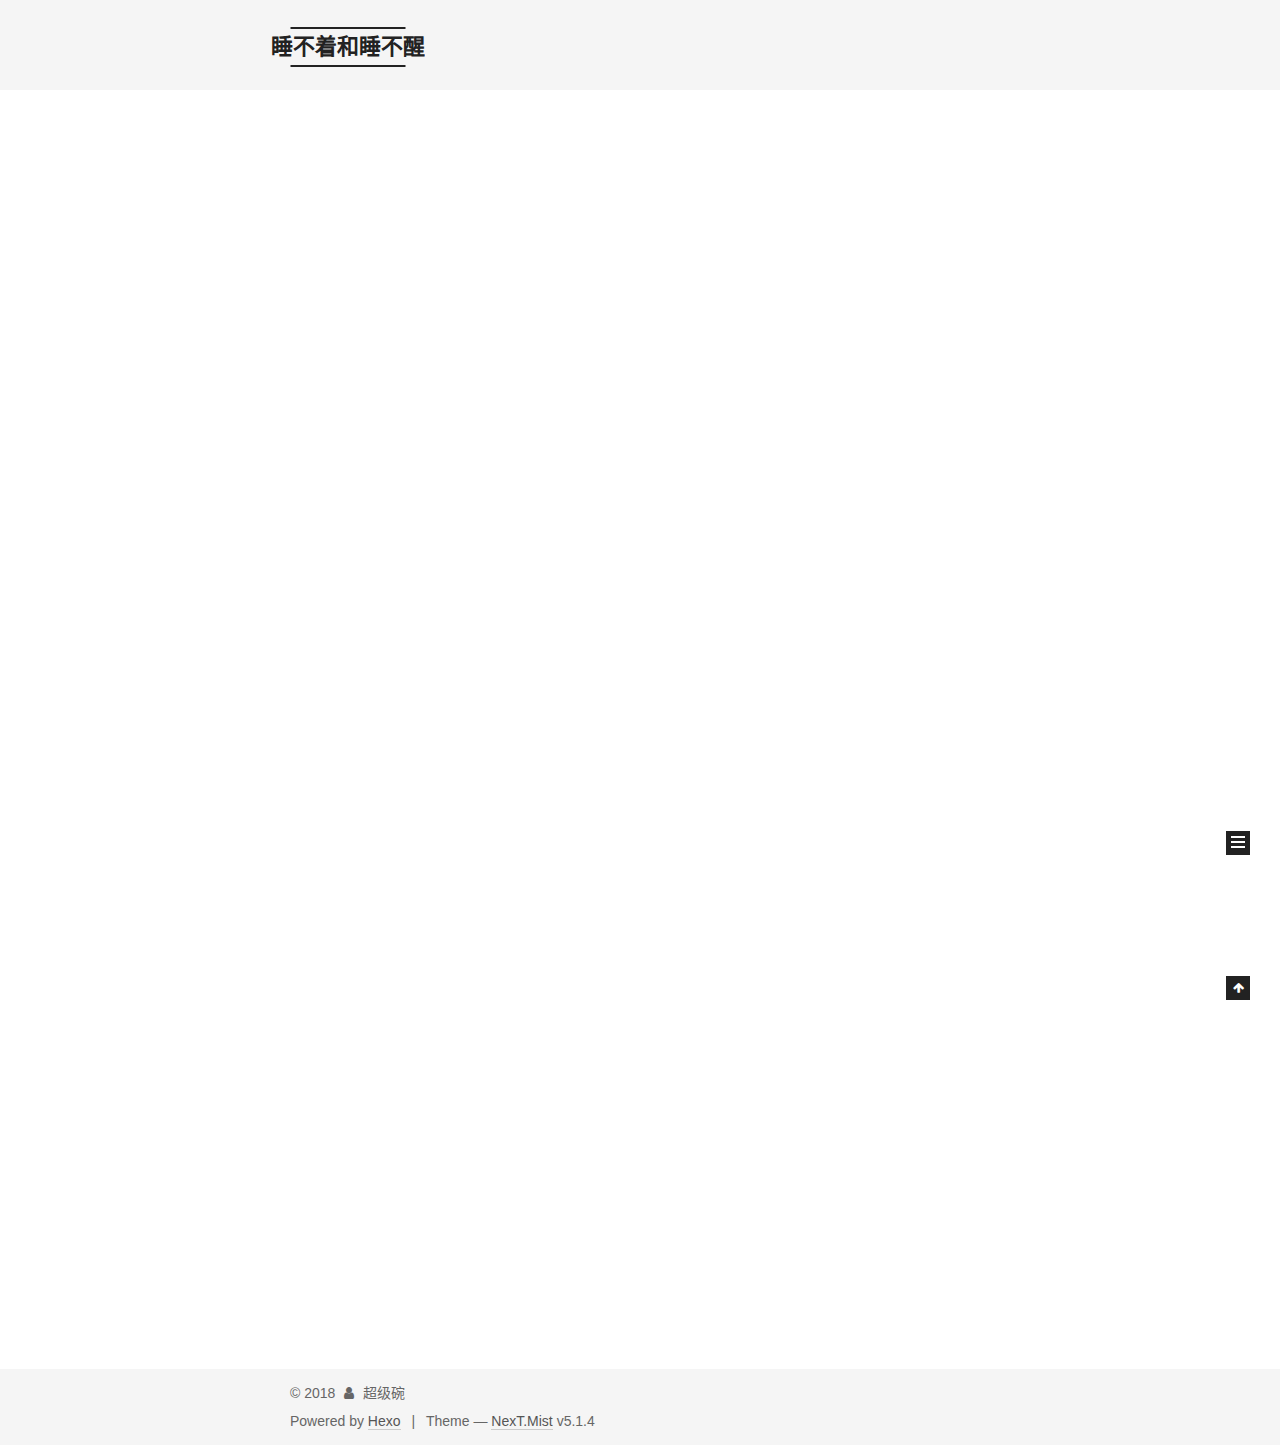
==== commit 27d0298f: "Site updated: 2018-11-26 22:12:00" ====
--- a/index.html
+++ b/index.html
@@ -5,7 +5,7 @@
   
 
 
-<html class="theme-next muse use-motion" lang="zh-CN">
+<html class="theme-next mist use-motion" lang="zh-CN">
 <head><meta name="generator" content="Hexo 3.8.0">
   <meta charset="UTF-8">
 <meta http-equiv="X-UA-Compatible" content="IE=edge">
@@ -93,7 +93,7 @@
   var NexT = window.NexT || {};
   var CONFIG = {
     root: '/',
-    scheme: 'Muse',
+    scheme: 'Mist',
     version: '5.1.4',
     sidebar: {"position":"left","display":"post","offset":12,"b2t":false,"scrollpercent":false,"onmobile":false},
     fancybox: true,
@@ -568,7 +568,7 @@
 
 
 
-  <div class="theme-info">Theme &mdash; <a class="theme-link" target="_blank" href="https://github.com/iissnan/hexo-theme-next">NexT.Muse</a> v5.1.4</div>
+  <div class="theme-info">Theme &mdash; <a class="theme-link" target="_blank" href="https://github.com/iissnan/hexo-theme-next">NexT.Mist</a> v5.1.4</div>
 
 
 
--- a/css/main.css
+++ b/css/main.css
@@ -226,51 +226,51 @@
   margin: 20px 0 15px;
 }
 h1 {
+  font-size: 24px;
+}
+@media (max-width: 767px) {
+  h1 {
+    font-size: 20px;
+  }
+}
+h2 {
   font-size: 22px;
 }
 @media (max-width: 767px) {
-  h1 {
+  h2 {
     font-size: 18px;
   }
 }
-h2 {
+h3 {
   font-size: 20px;
 }
 @media (max-width: 767px) {
-  h2 {
+  h3 {
     font-size: 16px;
   }
 }
-h3 {
+h4 {
   font-size: 18px;
 }
 @media (max-width: 767px) {
-  h3 {
+  h4 {
     font-size: 14px;
   }
 }
-h4 {
+h5 {
   font-size: 16px;
 }
 @media (max-width: 767px) {
-  h4 {
+  h5 {
     font-size: 12px;
   }
 }
-h5 {
+h6 {
   font-size: 14px;
 }
 @media (max-width: 767px) {
-  h5 {
+  h6 {
     font-size: 10px;
-  }
-}
-h6 {
-  font-size: 12px;
-}
-@media (max-width: 767px) {
-  h6 {
-    font-size: 8px;
   }
 }
 p {
@@ -940,8 +940,8 @@
   display: inline-block;
   padding: 0 20px;
   font-size: 14px;
-  color: #fff;
-  background: #222;
+  color: #555;
+  background: transparent;
   border: 2px solid #222;
   text-decoration: none;
   border-radius: 0;
@@ -1101,7 +1101,7 @@
 }
 .site-meta {
   margin: 0;
-  text-align: center;
+  text-align: left;
 }
 @media (max-width: 767px) {
   .site-meta {
@@ -1112,12 +1112,12 @@
   position: relative;
   display: inline-block;
   padding: 0 40px;
-  color: #fff;
+  color: #222;
   background: #222;
   border-bottom: none;
 }
 .brand:hover {
-  color: #fff;
+  color: #222;
 }
 .logo {
   display: inline-block;
@@ -1348,7 +1348,7 @@
 .posts-collapse {
   position: relative;
   z-index: 1010;
-  margin-left: 55px;
+  margin-left: 0;
 }
 .posts-collapse::after {
   content: " ";
@@ -1822,7 +1822,7 @@
   width: 4px;
   height: 4px;
   border-radius: 50%;
-  background: #90a106;
+  background: #0e33a1;
 }
 .links-of-blogroll {
   font-size: 13px;
@@ -2585,78 +2585,322 @@
 .page-post-detail .comments {
   overflow: hidden;
 }
-@media (max-width: 767px) {
-  .header-inner,
-  .container .main-inner,
+h1,
+h2,
+h3,
+h4,
+h5,
+h6 {
+  margin: 20px 0 10px;
+}
+p {
+  margin: 0 0 25px 0;
+}
+a {
+  border-bottom-color: #ccc;
+}
+hr {
+  margin: 20px 0;
+  height: 2px;
+}
+.main-inner {
+  margin-top: 80px;
+}
+.header {
+  background: #f5f5f5;
+}
+.header-inner {
+  padding: 25px 0 20px;
+}
+.header-inner:before,
+.header-inner:after {
+  content: " ";
+  display: table;
+}
+.header-inner:after {
+  clear: both;
+}
+@media (max-width: 767px) {
+  .header-inner {
+    width: auto;
+    margin-bottom: 50px;
+    padding: 10px;
+  }
+}
+.site-meta {
+  float: left;
+  margin-left: -20px;
+  line-height: normal;
+}
+@media (max-width: 767px) {
+  .site-meta {
+    margin-left: 10px;
+  }
+}
+.site-meta .brand {
+  padding: 2px 1px;
+  background: none;
+}
+@media (max-width: 767px) {
+  .site-meta .brand {
+    display: block;
+  }
+}
+.site-meta .logo {
+  display: none;
+}
+.site-meta .site-title {
+  font-size: 22px;
+  font-weight: bolder;
+}
+@media (max-width: 767px) {
+  .site-meta .site-title {
+    line-height: 34px;
+  }
+}
+.logo-line-before,
+.logo-line-after {
+  display: block;
+  overflow: hidden;
+  margin: 0 auto;
+  width: 75%;
+}
+@media (max-width: 767px) {
+  .logo-line-before,
+  .logo-line-after {
+    display: none;
+  }
+}
+.logo-line-before i,
+.logo-line-after i {
+  position: relative;
+  display: block;
+  height: 2px;
+  background: #222;
+}
+@media (max-width: 767px) {
+  .logo-line-before i,
+  .logo-line-after i {
+    height: 3px;
+  }
+}
+.use-motion .logo-line-before i {
+  left: -100%;
+}
+.use-motion .logo-line-after i {
+  right: -100%;
+}
+.site-subtitle {
+  display: none;
+}
+.site-nav-toggle {
+  position: static;
+  float: right;
+}
+.menu {
+  float: right;
+  margin: 8px 0 0 0;
+}
+@media (max-width: 767px) {
+  .menu {
+    margin: 20px 0 0 0;
+    padding: 0;
+  }
+}
+.menu br {
+  display: none;
+}
+.menu .menu-item {
+  margin: 0;
+}
+@media (max-width: 767px) {
+  .menu .menu-item {
+    display: block;
+  }
+}
+.menu .menu-item a {
+  padding: 0 10px;
+  background: none;
+  border: none;
+  border-radius: 2px;
+  transition-property: background;
+}
+@media (max-width: 767px) {
+  .menu .menu-item a {
+    text-align: left;
+  }
+}
+.menu .menu-item a:hover {
+  background: #e1e1e1;
+}
+.menu a::before {
+  display: none;
+}
+@media (max-width: 767px) {
+  .menu a::before {
+    display: block;
+  }
+}
+@media (max-width: 767px) {
+  .menu {
+    float: none;
+  }
+}
+.site-search form {
+  display: none;
+}
+.posts-expand {
+  padding-top: 0;
+}
+.posts-expand .post-title,
+.posts-expand .post-meta {
+  text-align: left;
+}
+@media (max-width: 767px) {
+  .posts-expand .post-title,
+  .posts-expand .post-meta {
+    text-align: center;
+  }
+}
+.posts-expand .post-eof {
+  display: none;
+}
+.posts-expand .post {
+  margin-top: 120px;
+}
+.posts-expand .post:first-child {
+  margin-top: 0;
+}
+.posts-expand .post-meta {
+  margin-top: 5px;
+  margin-bottom: 20px;
+}
+.posts-expand .post-title {
+  position: relative;
+  font-size: 26px;
+  font-weight: 400;
+}
+@media (max-width: 767px) {
+  .posts-expand .post-title {
+    font-size: 22px;
+  }
+}
+@media (min-width: 1600px) {
+  .posts-expand .post-title {
+    font-size: 26px;
+  }
+}
+.posts-expand .post-title:hover:before {
+  background: #222;
+}
+@media (max-width: 767px) {
+  .posts-expand .post-body {
+    font-size: 12px;
+  }
+}
+.posts-expand .post-body img {
+  margin: 0;
+}
+.posts-expand .post-tags {
+  text-align: left;
+}
+.posts-expand .post-tags a {
+  padding: 1px 5px;
+  background: #f5f5f5;
+  border-bottom: none;
+}
+.posts-expand .post-tags a:hover {
+  background: #ccc;
+}
+.posts-expand .post-nav {
+  margin-top: 40px;
+}
+.post-button {
+  margin-top: 20px;
+  text-align: left;
+}
+.post-button a {
+  padding: 0;
+  font-size: 14px;
+  background: none;
+  border: none;
+  border-bottom: 2px solid #666;
+  transition-property: border;
+}
+@media (max-width: 767px) {
+  .post-button a {
+    font-size: 12px;
+  }
+}
+@media (min-width: 1600px) {
+  .post-button a {
+    font-size: 16px;
+  }
+}
+.post-button a:hover {
+  border-bottom-color: #222;
+}
+.links-of-blogroll-inline .links-of-blogroll-item {
+  display: inline-block;
+}
+.btn {
+  padding: 0 10px;
+  border-width: 2px;
+  border-radius: 0;
+}
+.headband {
+  display: none;
+}
+.site-search {
+  position: relative;
+  float: right;
+  margin-top: 5px;
+  padding-top: 3px;
+}
+@media (max-width: 767px) {
+  .site-search {
+    float: none;
+    padding: 0 10px;
+  }
+}
+@media (max-width: 767px) {
+  .container .main-inner {
+    width: auto;
+  }
+}
+.page-post-detail .post-title,
+.page-post-detail .post-meta {
+  text-align: center;
+}
+.page-post-detail .post-title:before {
+  display: none;
+}
+.page-post-detail .post-meta {
+  margin-bottom: 60px;
+}
+.pagination {
+  margin: 120px 0 0;
+  text-align: left;
+}
+@media (max-width: 767px) {
+  .pagination {
+    margin: 80px 10px 0;
+    text-align: center;
+  }
+}
+.footer {
+  margin-top: 80px;
+  padding: 10px 0;
+  background: #f5f5f5;
+  color: #666;
+}
+.footer-inner {
+  margin: 0 auto;
+  text-align: left;
+}
+@media (max-width: 767px) {
   .footer-inner {
     width: auto;
-  }
-}
-embed {
-  display: block;
-  margin: 0px auto 25px auto;
-}
-.custom-logo .site-meta-headline {
-  text-align: center;
-}
-.custom-logo .brand {
-  background: none;
-}
-.custom-logo .site-title {
-  margin: 10px auto 0;
-  font-size: 24px;
-  color: #222;
-}
-.custom-logo .site-title a {
-  border: none;
-}
-.custom-logo-image {
-  margin: 0 auto;
-  padding: 5px;
-  max-width: 150px;
-  background: #fff;
-}
-@media (max-width: 767px) {
-  .site-nav {
-    position: absolute;
-    left: 0;
-    top: 52px;
-    margin: 0;
-    width: 100%;
-    padding: 0;
-    background: #fff;
-    border-bottom: 1px solid #ddd;
-    z-index: 1030;
-  }
-}
-@media (max-width: 767px) {
-  .menu {
-    text-align: left;
-  }
-}
-@media (max-width: 767px) {
-  .menu .menu-item {
-    display: block;
-    margin: 0 10px;
-    vertical-align: top;
-  }
-}
-@media (max-width: 767px) {
-  .menu .menu-item br {
-    display: none;
-  }
-}
-@media (max-width: 767px) {
-  .menu .menu-item a {
-    padding: 5px 10px;
-  }
-}
-.menu .menu-item .fa {
-  margin-right: 0;
-}
-.site-search form {
-  display: none;
-}
-.links-of-blogroll-inline .links-of-blogroll-item {
-  display: inline-block;
-}
+    text-align: center;
+  }
+}
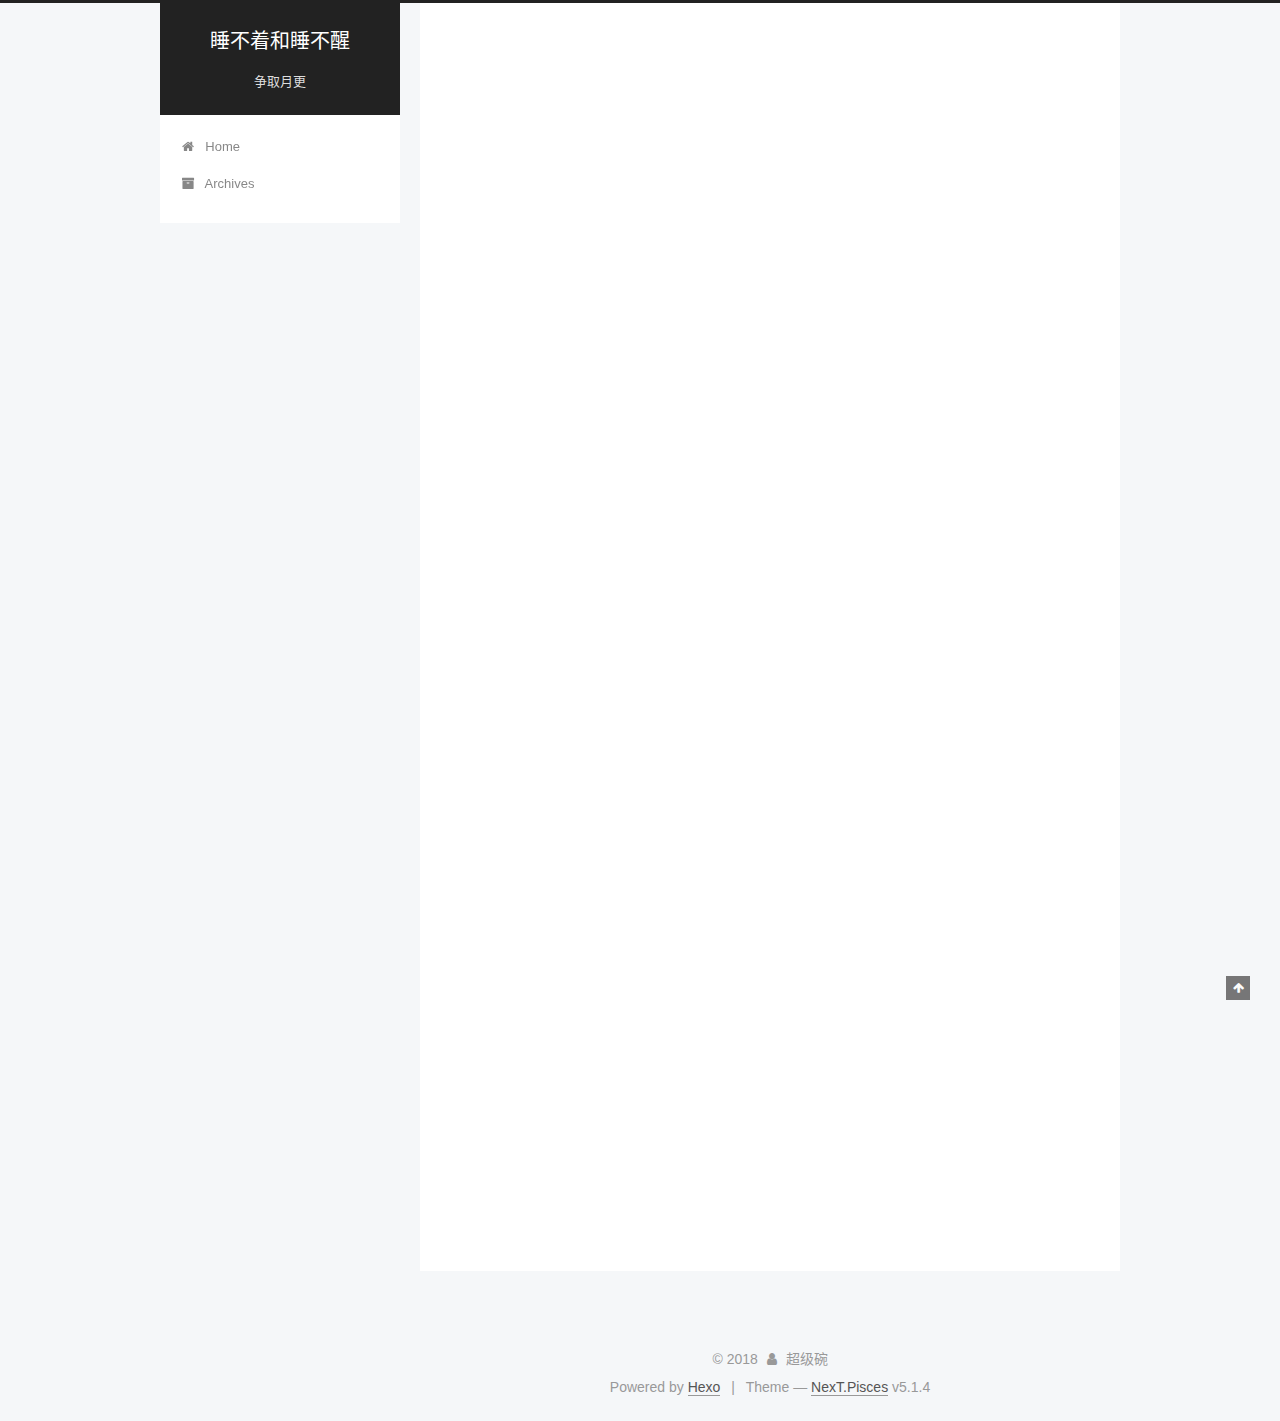
==== commit a7af1ae1: "Site updated: 2018-11-26 22:12:56" ====
--- a/index.html
+++ b/index.html
@@ -5,7 +5,7 @@
   
 
 
-<html class="theme-next mist use-motion" lang="zh-CN">
+<html class="theme-next pisces use-motion" lang="zh-CN">
 <head><meta name="generator" content="Hexo 3.8.0">
   <meta charset="UTF-8">
 <meta http-equiv="X-UA-Compatible" content="IE=edge">
@@ -93,7 +93,7 @@
   var NexT = window.NexT || {};
   var CONFIG = {
     root: '/',
-    scheme: 'Mist',
+    scheme: 'Pisces',
     version: '5.1.4',
     sidebar: {"position":"left","display":"post","offset":12,"b2t":false,"scrollpercent":false,"onmobile":false},
     fancybox: true,
@@ -568,7 +568,7 @@
 
 
 
-  <div class="theme-info">Theme &mdash; <a class="theme-link" target="_blank" href="https://github.com/iissnan/hexo-theme-next">NexT.Mist</a> v5.1.4</div>
+  <div class="theme-info">Theme &mdash; <a class="theme-link" target="_blank" href="https://github.com/iissnan/hexo-theme-next">NexT.Pisces</a> v5.1.4</div>
 
 
 
@@ -668,6 +668,13 @@
   
   
 
+
+  <script type="text/javascript" src="/js/src/affix.js?v=5.1.4"></script>
+
+  <script type="text/javascript" src="/js/src/schemes/pisces.js?v=5.1.4"></script>
+
+
+
   
 
   
--- a/css/main.css
+++ b/css/main.css
@@ -189,7 +189,7 @@
   font-size: 14px;
   line-height: 2;
   color: #555;
-  background: #fff;
+  background: #f5f7f9;
 }
 @media (max-width: 767px) {
   body {
@@ -226,51 +226,51 @@
   margin: 20px 0 15px;
 }
 h1 {
-  font-size: 24px;
+  font-size: 22px;
 }
 @media (max-width: 767px) {
   h1 {
-    font-size: 20px;
+    font-size: 18px;
   }
 }
 h2 {
-  font-size: 22px;
+  font-size: 20px;
 }
 @media (max-width: 767px) {
   h2 {
-    font-size: 18px;
+    font-size: 16px;
   }
 }
 h3 {
-  font-size: 20px;
+  font-size: 18px;
 }
 @media (max-width: 767px) {
   h3 {
-    font-size: 16px;
+    font-size: 14px;
   }
 }
 h4 {
-  font-size: 18px;
+  font-size: 16px;
 }
 @media (max-width: 767px) {
   h4 {
-    font-size: 14px;
+    font-size: 12px;
   }
 }
 h5 {
-  font-size: 16px;
+  font-size: 14px;
 }
 @media (max-width: 767px) {
   h5 {
-    font-size: 12px;
+    font-size: 10px;
   }
 }
 h6 {
-  font-size: 14px;
+  font-size: 12px;
 }
 @media (max-width: 767px) {
   h6 {
-    font-size: 10px;
+    font-size: 8px;
   }
 }
 p {
@@ -653,8 +653,8 @@
 @media (min-width: 992px) {
   .full-image.full-image.full-image.full-image {
     max-width: none;
-    width: 110%;
-    margin: 25px -5%;
+    width: 118%;
+    margin: 0 -9%;
   }
 }
 .blockquote-center,
@@ -941,10 +941,10 @@
   padding: 0 20px;
   font-size: 14px;
   color: #555;
-  background: transparent;
-  border: 2px solid #222;
+  background: #fff;
+  border: 2px solid #555;
   text-decoration: none;
-  border-radius: 0;
+  border-radius: 2px;
   transition-property: background-color;
   transition-duration: 0.2s;
   transition-timing-function: ease-in-out;
@@ -953,8 +953,8 @@
 }
 .btn:hover {
   border-color: #222;
-  color: #222;
-  background: #fff;
+  color: #fff;
+  background: #222;
 }
 .btn +.btn {
   margin: 0 0 8px 8px;
@@ -1066,7 +1066,7 @@
   width: 24px;
   background: #222;
   font-size: 12px;
-  opacity: 1;
+  opacity: 0.6;
   color: #fff;
   cursor: pointer;
   text-align: center;
@@ -1087,7 +1087,7 @@
   }
 }
 .back-to-top.back-to-top-on {
-  bottom: 19px;
+  bottom: 30px;
 }
 .header {
   background: transparent;
@@ -1101,7 +1101,7 @@
 }
 .site-meta {
   margin: 0;
-  text-align: left;
+  text-align: center;
 }
 @media (max-width: 767px) {
   .site-meta {
@@ -1112,12 +1112,12 @@
   position: relative;
   display: inline-block;
   padding: 0 40px;
-  color: #222;
+  color: #fff;
   background: #222;
   border-bottom: none;
 }
 .brand:hover {
-  color: #222;
+  color: #fff;
 }
 .logo {
   display: inline-block;
@@ -1136,7 +1136,7 @@
 .site-subtitle {
   margin-top: 10px;
   font-size: 13px;
-  color: #999;
+  color: #ddd;
 }
 .use-motion .brand {
   opacity: 0;
@@ -1209,7 +1209,8 @@
   transition-timing-function: ease-in-out;
   transition-delay: 0s;
 }
-.menu .menu-item a:hover {
+.menu .menu-item a:hover,
+.menu-item-active a {
   border-bottom-color: #222;
 }
 .menu .menu-item .fa {
@@ -1348,7 +1349,7 @@
 .posts-collapse {
   position: relative;
   z-index: 1010;
-  margin-left: 0;
+  margin-left: 55px;
 }
 .posts-collapse::after {
   content: " ";
@@ -1738,20 +1739,20 @@
   display: block;
   margin: 0 auto;
   padding: 2px;
-  max-width: 96px;
+  max-width: 120px;
   height: auto;
-  border: 2px solid #333;
+  border: 1px solid #eee;
 }
 .site-author-name {
-  margin: 5px 0 0;
+  margin: 0;
   text-align: center;
-  color: #f5f5f5;
-  font-weight: normal;
+  color: #222;
+  font-weight: 600;
 }
 .site-description {
-  margin-top: 5px;
+  margin-top: 0;
   text-align: center;
-  font-size: 14px;
+  font-size: 13px;
   color: #999;
 }
 .site-state {
@@ -1763,7 +1764,7 @@
 .site-state-item {
   display: inline-block;
   padding: 0 15px;
-  border-left: 1px solid #333;
+  border-left: 1px solid #eee;
 }
 .site-state-item:first-child {
   border-left: none;
@@ -1776,11 +1777,11 @@
   text-align: center;
   color: inherit;
   font-weight: 600;
-  font-size: 18px;
+  font-size: 16px;
 }
 .site-state-item-name {
   font-size: 13px;
-  color: inherit;
+  color: #999;
 }
 .feed-link {
   margin-top: 20px;
@@ -1822,7 +1823,7 @@
   width: 4px;
   height: 4px;
   border-radius: 50%;
-  background: #0e33a1;
+  background: #ff1f6a;
 }
 .links-of-blogroll {
   font-size: 13px;
@@ -1860,7 +1861,7 @@
   color: #555;
 }
 .sidebar-nav li:hover {
-  color: #f5f5f5;
+  color: #fc6423;
 }
 .page-post-detail .sidebar-nav-toc {
   padding: 0 5px;
@@ -1869,11 +1870,11 @@
   margin-left: 10px;
 }
 .sidebar-nav .sidebar-nav-active {
-  color: #87daff;
-  border-bottom-color: #87daff;
+  color: #fc6423;
+  border-bottom-color: #fc6423;
 }
 .sidebar-nav .sidebar-nav-active:hover {
-  color: #87daff;
+  color: #fc6423;
 }
 .sidebar-panel {
   display: none;
@@ -1906,12 +1907,12 @@
   transition-timing-function: ease-in-out;
   transition-delay: 0s;
   transition-property: all;
-  color: #999;
-  border-bottom-color: #555;
+  color: #666;
+  border-bottom-color: #ccc;
 }
 .post-toc ol a:hover {
-  color: #ccc;
-  border-bottom-color: #ccc;
+  color: #000;
+  border-bottom-color: #000;
 }
 .post-toc .nav-item {
   overflow: hidden;
@@ -1933,14 +1934,14 @@
   display: block;
 }
 .post-toc .nav .active > a {
-  color: #87daff;
-  border-bottom-color: #87daff;
+  color: #fc6423;
+  border-bottom-color: #fc6423;
 }
 .post-toc .nav .active-current > a {
-  color: #87daff;
+  color: #fc6423;
 }
 .post-toc .nav .active-current > a:hover {
-  color: #87daff;
+  color: #fc6423;
 }
 .footer {
   font-size: 14px;
@@ -2345,6 +2346,16 @@
   transform: translate(-50%, -50%);
   color: #ccc;
 }
+@media (min-width: 768px) and (max-width: 991px) {
+  .busuanzi-count {
+    width: auto;
+  }
+}
+@media (max-width: 767px) {
+  .busuanzi-count {
+    width: auto;
+  }
+}
 .site-uv,
 .site-pv,
 .page-pv {
@@ -2580,327 +2591,403 @@
   }
 }
 .page-post-detail .sidebar-toggle-line {
-  background: #87daff;
+  background: #fc6423;
 }
 .page-post-detail .comments {
   overflow: hidden;
 }
-h1,
-h2,
-h3,
-h4,
-h5,
-h6 {
-  margin: 20px 0 10px;
-}
-p {
-  margin: 0 0 25px 0;
-}
-a {
-  border-bottom-color: #ccc;
-}
-hr {
-  margin: 20px 0;
-  height: 2px;
-}
-.main-inner {
-  margin-top: 80px;
-}
 .header {
-  background: #f5f5f5;
+  position: relative;
+  margin: 0 auto;
+  width: 960px;
+}
+@media (min-width: 768px) and (max-width: 991px) {
+  .header {
+    width: auto;
+  }
+}
+@media (max-width: 767px) {
+  .header {
+    width: auto;
+  }
 }
 .header-inner {
-  padding: 25px 0 20px;
-}
-.header-inner:before,
-.header-inner:after {
+  position: absolute;
+  top: 0;
+  overflow: hidden;
+  padding: 0;
+  width: 240px;
+  background: #fff;
+  box-shadow: initial;
+  border-radius: initial;
+}
+@media (min-width: 1600px) {
+  .container .header-inner {
+    width: 240px;
+  }
+}
+@media (min-width: 768px) and (max-width: 991px) {
+  .header-inner {
+    position: relative;
+    width: auto;
+    border-radius: initial;
+  }
+}
+@media (max-width: 767px) {
+  .header-inner {
+    position: relative;
+    width: auto;
+    border-radius: initial;
+  }
+}
+.main:before,
+.main:after {
   content: " ";
   display: table;
 }
-.header-inner:after {
+.main:after {
   clear: both;
 }
-@media (max-width: 767px) {
-  .header-inner {
+@media (min-width: 768px) and (max-width: 991px) {
+  .main {
+    padding-bottom: 100px;
+  }
+}
+@media (max-width: 767px) {
+  .main {
+    padding-bottom: 100px;
+  }
+}
+.container .main-inner {
+  width: 960px;
+}
+@media (min-width: 768px) and (max-width: 991px) {
+  .container .main-inner {
     width: auto;
-    margin-bottom: 50px;
-    padding: 10px;
-  }
+  }
+}
+@media (max-width: 767px) {
+  .container .main-inner {
+    width: auto;
+  }
+}
+.content-wrap {
+  float: right;
+  box-sizing: border-box;
+  padding: 40px;
+  width: 700px;
+  background: #fff;
+  min-height: 700px;
+  box-shadow: initial;
+  border-radius: initial;
+}
+@media (min-width: 768px) and (max-width: 991px) {
+  .content-wrap {
+    width: 100%;
+    padding: 20px;
+    border-radius: initial;
+  }
+}
+@media (max-width: 767px) {
+  .content-wrap {
+    width: 100%;
+    padding: 20px;
+    min-height: auto;
+    border-radius: initial;
+  }
+}
+.sidebar {
+  position: static;
+  float: left;
+  margin-top: 300px;
+  width: 240px;
+  background: #f5f7f9;
+  box-shadow: none;
+}
+@media (min-width: 768px) and (max-width: 991px) {
+  .sidebar {
+    display: none;
+  }
+}
+@media (max-width: 767px) {
+  .sidebar {
+    display: none;
+  }
+}
+.sidebar-toggle {
+  display: none;
+}
+.footer-inner {
+  width: 960px;
+  padding-left: 260px;
+}
+@media (min-width: 768px) and (max-width: 991px) {
+  .footer-inner {
+    width: auto;
+    padding-left: 0 !important;
+    padding-right: 0 !important;
+  }
+}
+@media (max-width: 767px) {
+  .footer-inner {
+    width: auto;
+    padding-left: 0 !important;
+    padding-right: 0 !important;
+  }
+}
+.sidebar-position-right .header-inner {
+  right: 0;
+}
+.sidebar-position-right .content-wrap {
+  float: left;
+}
+.sidebar-position-right .sidebar {
+  float: right;
+}
+.sidebar-position-right .footer-inner {
+  padding-left: 0;
+  padding-right: 260px;
+}
+.site-brand-wrapper {
+  position: relative;
 }
 .site-meta {
-  float: left;
-  margin-left: -20px;
-  line-height: normal;
-}
-@media (max-width: 767px) {
+  padding: 20px 0;
+  color: #fff;
+  background: #222;
+}
+@media (min-width: 768px) and (max-width: 991px) {
   .site-meta {
-    margin-left: 10px;
-  }
-}
-.site-meta .brand {
-  padding: 2px 1px;
+    box-shadow: 0 0 16px rgba(0,0,0,0.5);
+  }
+}
+@media (max-width: 767px) {
+  .site-meta {
+    box-shadow: 0 0 16px rgba(0,0,0,0.5);
+  }
+}
+.brand {
+  padding: 0;
   background: none;
 }
-@media (max-width: 767px) {
-  .site-meta .brand {
-    display: block;
-  }
-}
-.site-meta .logo {
-  display: none;
-}
-.site-meta .site-title {
-  font-size: 22px;
-  font-weight: bolder;
-}
-@media (max-width: 767px) {
-  .site-meta .site-title {
-    line-height: 34px;
-  }
-}
-.logo-line-before,
-.logo-line-after {
-  display: block;
-  overflow: hidden;
-  margin: 0 auto;
-  width: 75%;
-}
-@media (max-width: 767px) {
-  .logo-line-before,
-  .logo-line-after {
-    display: none;
-  }
-}
-.logo-line-before i,
-.logo-line-after i {
-  position: relative;
-  display: block;
-  height: 2px;
-  background: #222;
-}
-@media (max-width: 767px) {
-  .logo-line-before i,
-  .logo-line-after i {
-    height: 3px;
-  }
-}
-.use-motion .logo-line-before i {
-  left: -100%;
-}
-.use-motion .logo-line-after i {
-  right: -100%;
+.brand:hover {
+  color: #fff;
 }
 .site-subtitle {
-  display: none;
-}
-.site-nav-toggle {
-  position: static;
-  float: right;
-}
-.menu {
-  float: right;
-  margin: 8px 0 0 0;
-}
-@media (max-width: 767px) {
-  .menu {
-    margin: 20px 0 0 0;
-    padding: 0;
-  }
-}
-.menu br {
-  display: none;
-}
-.menu .menu-item {
-  margin: 0;
-}
-@media (max-width: 767px) {
-  .menu .menu-item {
-    display: block;
-  }
-}
-.menu .menu-item a {
-  padding: 0 10px;
-  background: none;
-  border: none;
-  border-radius: 2px;
-  transition-property: background;
-}
-@media (max-width: 767px) {
-  .menu .menu-item a {
-    text-align: left;
-  }
-}
-.menu .menu-item a:hover {
-  background: #e1e1e1;
-}
-.menu a::before {
-  display: none;
-}
-@media (max-width: 767px) {
-  .menu a::before {
-    display: block;
-  }
-}
-@media (max-width: 767px) {
-  .menu {
-    float: none;
-  }
+  margin: 10px 10px 0;
+  font-weight: initial;
 }
 .site-search form {
   display: none;
 }
-.posts-expand {
-  padding-top: 0;
-}
-.posts-expand .post-title,
-.posts-expand .post-meta {
+.site-nav {
+  border-top: none;
+}
+@media (min-width: 768px) and (max-width: 991px) {
+  .site-nav {
+    display: none !important;
+  }
+}
+@media (min-width: 768px) and (max-width: 991px) {
+  .site-nav-on {
+    display: block !important;
+  }
+}
+.menu .menu-item {
+  display: block;
+  margin: 0;
+}
+.menu .menu-item a {
+  position: relative;
+  box-sizing: border-box;
+  padding: 5px 20px;
   text-align: left;
-}
-@media (max-width: 767px) {
-  .posts-expand .post-title,
-  .posts-expand .post-meta {
-    text-align: center;
-  }
-}
-.posts-expand .post-eof {
+  line-height: inherit;
+  transition-property: background-color;
+  transition-duration: 0.2s;
+  transition-timing-function: ease-in-out;
+  transition-delay: 0s;
+}
+.menu .menu-item a:hover,
+.menu-item-active a {
+  background: #f9f9f9;
+  border-bottom-color: #fff;
+}
+.menu .menu-item br {
   display: none;
 }
-.posts-expand .post {
-  margin-top: 120px;
-}
-.posts-expand .post:first-child {
+.menu-item-active a:after {
+  content: " ";
+  position: absolute;
+  top: 50%;
+  margin-top: -3px;
+  right: 15px;
+  width: 6px;
+  height: 6px;
+  border-radius: 50%;
+  background-color: #bbb;
+}
+.btn-bar {
+  background-color: #fff;
+}
+.site-nav-toggle {
+  left: 20px;
+  top: 50%;
+  -webkit-transform: translateY(-50%);
+  -webkit-transform: translateY(-50%);
+  -moz-transform: translateY(-50%);
+  -ms-transform: translateY(-50%);
+  -o-transform: translateY(-50%);
+  transform: translateY(-50%);
+}
+@media (min-width: 768px) and (max-width: 991px) {
+  .site-nav-toggle {
+    display: block;
+  }
+}
+.use-motion .sidebar .motion-element {
+  opacity: 1;
+}
+.sidebar {
+  margin-left: -100%;
+  right: auto;
+  bottom: auto;
+  -webkit-transform: none;
+}
+.sidebar-inner {
+  box-sizing: border-box;
+  width: 240px;
+  color: #555;
+  background: #fff;
+  box-shadow: initial;
+  border-radius: initial;
+  opacity: 0;
+}
+.sidebar-inner.affix {
+  position: fixed;
+  top: 12px;
+}
+.sidebar-inner.affix-bottom {
+  position: absolute;
+}
+.site-overview {
+  text-align: left;
+}
+.site-author:before,
+.site-author:after {
+  content: " ";
+  display: table;
+}
+.site-author:after {
+  clear: both;
+}
+.sidebar a {
+  color: #555;
+}
+.sidebar a:hover {
+  color: #222;
+}
+.site-state-item {
+  padding: 0 10px;
+}
+.links-of-author-item a:before {
+  display: none;
+}
+.links-of-author-item a {
+  border-bottom: none;
+  text-decoration: underline;
+}
+.feed-link {
+  border-top: 1px dotted #ccc;
+  border-bottom: 1px dotted #ccc;
+  text-align: center;
+}
+.feed-link a {
+  display: block;
+  color: #fc6423;
+  border: none;
+}
+.feed-link a:hover {
+  background: none;
+  color: #e34603;
+}
+.feed-link a:hover i {
+  color: #e34603;
+}
+.links-of-author {
+  display: flex;
+  flex-wrap: wrap;
+  justify-content: center;
+}
+.links-of-author-item {
+  margin: 5px 0 0;
+  width: 50%;
+}
+.links-of-author-item a {
+  max-width: 216px;
+  box-sizing: border-box;
+  display: inline-block;
+  margin-right: 0;
+  margin-bottom: 0;
+  padding: 0 5px;
+  overflow: hidden;
+  white-space: nowrap;
+  text-overflow: ellipsis;
+}
+.links-of-author-item a {
+  display: block;
+  text-decoration: none;
+}
+.links-of-author-item a:hover {
+  border-radius: 4px;
+  background: #eee;
+}
+.links-of-author-item .fa {
+  margin-right: 2px;
+  font-size: 16px;
+}
+.links-of-author-item .fa-globe {
+  font-size: 15px;
+}
+.links-of-blogroll {
+  text-align: center;
+  margin-top: 20px;
+  padding: 3px 0 0;
+  border-top: 1px dotted #ccc;
+}
+.links-of-blogroll-title {
   margin-top: 0;
 }
-.posts-expand .post-meta {
-  margin-top: 5px;
-  margin-bottom: 20px;
-}
-.posts-expand .post-title {
-  position: relative;
-  font-size: 26px;
-  font-weight: 400;
-}
-@media (max-width: 767px) {
-  .posts-expand .post-title {
-    font-size: 22px;
-  }
-}
-@media (min-width: 1600px) {
-  .posts-expand .post-title {
-    font-size: 26px;
-  }
-}
-.posts-expand .post-title:hover:before {
-  background: #222;
-}
-@media (max-width: 767px) {
-  .posts-expand .post-body {
-    font-size: 12px;
-  }
-}
-.posts-expand .post-body img {
-  margin: 0;
-}
-.posts-expand .post-tags {
-  text-align: left;
-}
-.posts-expand .post-tags a {
-  padding: 1px 5px;
-  background: #f5f5f5;
-  border-bottom: none;
-}
-.posts-expand .post-tags a:hover {
-  background: #ccc;
-}
-.posts-expand .post-nav {
-  margin-top: 40px;
-}
-.post-button {
-  margin-top: 20px;
-  text-align: left;
-}
-.post-button a {
+.links-of-blogroll-item {
   padding: 0;
-  font-size: 14px;
-  background: none;
-  border: none;
-  border-bottom: 2px solid #666;
-  transition-property: border;
-}
-@media (max-width: 767px) {
-  .post-button a {
-    font-size: 12px;
-  }
-}
-@media (min-width: 1600px) {
-  .post-button a {
-    font-size: 16px;
-  }
-}
-.post-button a:hover {
-  border-bottom-color: #222;
+}
+.links-of-blogroll-inline:before,
+.links-of-blogroll-inline:after {
+  content: " ";
+  display: table;
+}
+.links-of-blogroll-inline:after {
+  clear: both;
 }
 .links-of-blogroll-inline .links-of-blogroll-item {
-  display: inline-block;
-}
-.btn {
-  padding: 0 10px;
-  border-width: 2px;
-  border-radius: 0;
-}
-.headband {
-  display: none;
-}
-.site-search {
-  position: relative;
-  float: right;
-  margin-top: 5px;
-  padding-top: 3px;
-}
-@media (max-width: 767px) {
-  .site-search {
-    float: none;
-    padding: 0 10px;
-  }
-}
-@media (max-width: 767px) {
-  .container .main-inner {
-    width: auto;
-  }
-}
-.page-post-detail .post-title,
-.page-post-detail .post-meta {
-  text-align: center;
-}
-.page-post-detail .post-title:before {
-  display: none;
-}
-.page-post-detail .post-meta {
-  margin-bottom: 60px;
-}
-.pagination {
-  margin: 120px 0 0;
-  text-align: left;
-}
-@media (max-width: 767px) {
-  .pagination {
-    margin: 80px 10px 0;
-    text-align: center;
-  }
-}
-.footer {
-  margin-top: 80px;
-  padding: 10px 0;
-  background: #f5f5f5;
-  color: #666;
-}
-.footer-inner {
-  margin: 0 auto;
-  text-align: left;
-}
-@media (max-width: 767px) {
-  .footer-inner {
-    width: auto;
-    text-align: center;
-  }
-}
+  margin: 5px 0 0;
+  width: 50%;
+  display: inline-block;
+  width: unset;
+}
+.links-of-blogroll-inline .links-of-blogroll-item a {
+  max-width: 216px;
+  box-sizing: border-box;
+  display: inline-block;
+  margin-right: 0;
+  margin-bottom: 0;
+  padding: 0 5px;
+  overflow: hidden;
+  white-space: nowrap;
+  text-overflow: ellipsis;
+}
+@media (max-width: 767px) {
+  .post-body {
+    text-align: justify;
+  }
+}
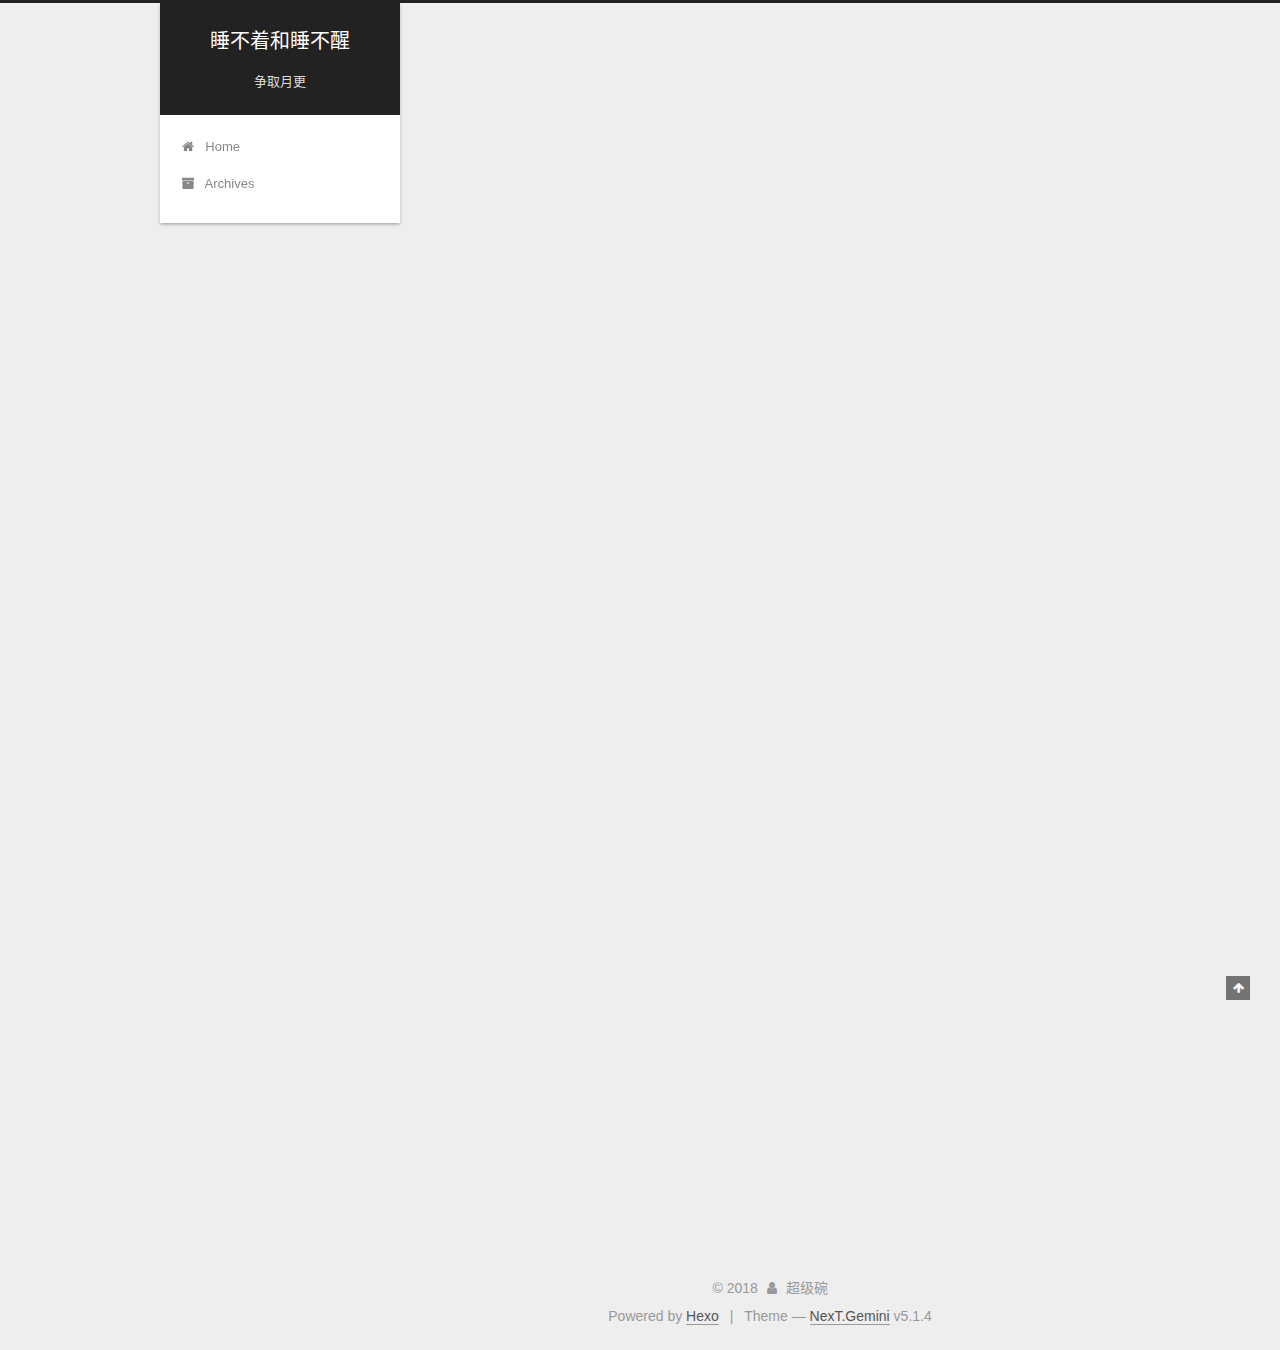
==== commit 95f170e3: "Site updated: 2018-11-26 22:14:33" ====
--- a/index.html
+++ b/index.html
@@ -5,7 +5,7 @@
   
 
 
-<html class="theme-next pisces use-motion" lang="zh-CN">
+<html class="theme-next gemini use-motion" lang="zh-CN">
 <head><meta name="generator" content="Hexo 3.8.0">
   <meta charset="UTF-8">
 <meta http-equiv="X-UA-Compatible" content="IE=edge">
@@ -93,7 +93,7 @@
   var NexT = window.NexT || {};
   var CONFIG = {
     root: '/',
-    scheme: 'Pisces',
+    scheme: 'Gemini',
     version: '5.1.4',
     sidebar: {"position":"left","display":"post","offset":12,"b2t":false,"scrollpercent":false,"onmobile":false},
     fancybox: true,
@@ -568,7 +568,7 @@
 
 
 
-  <div class="theme-info">Theme &mdash; <a class="theme-link" target="_blank" href="https://github.com/iissnan/hexo-theme-next">NexT.Pisces</a> v5.1.4</div>
+  <div class="theme-info">Theme &mdash; <a class="theme-link" target="_blank" href="https://github.com/iissnan/hexo-theme-next">NexT.Gemini</a> v5.1.4</div>
 
 
 
--- a/css/main.css
+++ b/css/main.css
@@ -189,7 +189,7 @@
   font-size: 14px;
   line-height: 2;
   color: #555;
-  background: #f5f7f9;
+  background: #eee;
 }
 @media (max-width: 767px) {
   body {
@@ -445,7 +445,7 @@
 .header-inner {
   margin: 0 auto;
   padding: 100px 0 70px;
-  width: 700px;
+  width: calc(100% - 252px);
 }
 @media (min-width: 1600px) {
   .container .header-inner {
@@ -457,7 +457,7 @@
 }
 .main-inner {
   margin: 0 auto;
-  width: 700px;
+  width: calc(100% - 252px);
 }
 @media (min-width: 1600px) {
   .container .main-inner {
@@ -474,7 +474,7 @@
 .footer-inner {
   box-sizing: border-box;
   margin: 20px auto;
-  width: 700px;
+  width: calc(100% - 252px);
 }
 @media (min-width: 1600px) {
   .container .footer-inner {
@@ -1823,7 +1823,7 @@
   width: 4px;
   height: 4px;
   border-radius: 50%;
-  background: #ff1f6a;
+  background: #66ff1d;
 }
 .links-of-blogroll {
   font-size: 13px;
@@ -2346,16 +2346,6 @@
   transform: translate(-50%, -50%);
   color: #ccc;
 }
-@media (min-width: 768px) and (max-width: 991px) {
-  .busuanzi-count {
-    width: auto;
-  }
-}
-@media (max-width: 767px) {
-  .busuanzi-count {
-    width: auto;
-  }
-}
 .site-uv,
 .site-pv,
 .page-pv {
@@ -2599,7 +2589,7 @@
 .header {
   position: relative;
   margin: 0 auto;
-  width: 960px;
+  width: 75%;
 }
 @media (min-width: 768px) and (max-width: 991px) {
   .header {
@@ -2618,7 +2608,7 @@
   padding: 0;
   width: 240px;
   background: #fff;
-  box-shadow: initial;
+  box-shadow: 0 2px 2px 0 rgba(0,0,0,0.12), 0 3px 1px -2px rgba(0,0,0,0.06), 0 1px 5px 0 rgba(0,0,0,0.12);
   border-radius: initial;
 }
 @media (min-width: 1600px) {
@@ -2659,7 +2649,7 @@
   }
 }
 .container .main-inner {
-  width: 960px;
+  width: 75%;
 }
 @media (min-width: 768px) and (max-width: 991px) {
   .container .main-inner {
@@ -2675,10 +2665,10 @@
   float: right;
   box-sizing: border-box;
   padding: 40px;
-  width: 700px;
+  width: calc(100% - 252px);
   background: #fff;
   min-height: 700px;
-  box-shadow: initial;
+  box-shadow: 0 2px 2px 0 rgba(0,0,0,0.12), 0 3px 1px -2px rgba(0,0,0,0.06), 0 1px 5px 0 rgba(0,0,0,0.12);
   border-radius: initial;
 }
 @media (min-width: 768px) and (max-width: 991px) {
@@ -2701,7 +2691,7 @@
   float: left;
   margin-top: 300px;
   width: 240px;
-  background: #f5f7f9;
+  background: #eee;
   box-shadow: none;
 }
 @media (min-width: 768px) and (max-width: 991px) {
@@ -2718,7 +2708,7 @@
   display: none;
 }
 .footer-inner {
-  width: 960px;
+  width: 75%;
   padding-left: 260px;
 }
 @media (min-width: 768px) and (max-width: 991px) {
@@ -2859,7 +2849,7 @@
   width: 240px;
   color: #555;
   background: #fff;
-  box-shadow: initial;
+  box-shadow: 0 2px 2px 0 rgba(0,0,0,0.12), 0 3px 1px -2px rgba(0,0,0,0.06), 0 1px 5px 0 rgba(0,0,0,0.12), 0 -1px 0.5px 0 rgba(0,0,0,0.09);
   border-radius: initial;
   opacity: 0;
 }
@@ -2986,8 +2976,148 @@
   white-space: nowrap;
   text-overflow: ellipsis;
 }
-@media (max-width: 767px) {
-  .post-body {
-    text-align: justify;
-  }
-}
+.content-wrap {
+  padding: initial;
+  background: initial;
+  box-shadow: initial;
+  border-radius: initial;
+}
+.post-block {
+  padding: 40px;
+  background: #fff;
+  box-shadow: 0 2px 2px 0 rgba(0,0,0,0.12), 0 3px 1px -2px rgba(0,0,0,0.06), 0 1px 5px 0 rgba(0,0,0,0.12);
+  border-radius: initial;
+}
+#posts > article + article .post-block {
+  margin-top: 12px;
+  box-shadow: 0 2px 2px 0 rgba(0,0,0,0.12), 0 3px 1px -2px rgba(0,0,0,0.06), 0 1px 5px 0 rgba(0,0,0,0.12), 0 -1px 0.5px 0 rgba(0,0,0,0.09);
+  border-radius: initial;
+}
+.comments {
+  padding: 40px;
+  margin: initial;
+  margin-top: 12px;
+  background: #fff;
+  box-shadow: 0 2px 2px 0 rgba(0,0,0,0.12), 0 3px 1px -2px rgba(0,0,0,0.06), 0 1px 5px 0 rgba(0,0,0,0.12), 0 -1px 0.5px 0 rgba(0,0,0,0.09);
+  border-radius: initial;
+}
+.posts-expand {
+  padding-top: initial;
+}
+.post-nav-divider {
+  width: 4%;
+}
+.post-nav-item {
+  width: 48%;
+}
+.post-eof,
+.post-spread {
+  display: none !important;
+}
+.pagination {
+  margin: 12px 0 0;
+  border-top: initial;
+  background: #fff;
+  box-shadow: 0 2px 2px 0 rgba(0,0,0,0.12), 0 3px 1px -2px rgba(0,0,0,0.06), 0 1px 5px 0 rgba(0,0,0,0.12), 0 -1px 0.5px 0 rgba(0,0,0,0.09);
+  border-radius: initial;
+  padding: 10px 0 10px;
+}
+.pagination .prev,
+.pagination .next,
+.pagination .page-number {
+  margin-bottom: initial;
+  top: initial;
+}
+.main {
+  padding-bottom: initial;
+}
+.footer {
+  bottom: auto;
+}
+.post-header h1,
+.post-header h2 {
+  margin: initial;
+}
+.posts-expand .post-title-link {
+  line-height: inherit;
+}
+.posts-expand .post-title {
+  font-size: 1.7em;
+}
+.post-body h1 {
+  font-size: 1.6em;
+  border-bottom: 1px solid #eee;
+}
+.post-body h2 {
+  font-size: 1.45em;
+  border-bottom: 1px solid #eee;
+}
+.post-body h3 {
+  font-size: 1.3em;
+  border-bottom: 1px dotted #eee;
+}
+.post-body h4 {
+  font-size: 1.2em;
+}
+.post-body h5 {
+  font-size: 1.07em;
+}
+.post-body h6 {
+  font-size: 1.03em;
+}
+@media (min-width: 768px) and (max-width: 991px) {
+  .content-wrap {
+    padding: 10px;
+  }
+  .posts-expand {
+    margin: initial;
+  }
+  .posts-expand .post-button {
+    margin-top: 20px;
+  }
+  .post-block {
+    padding: 20px;
+    box-shadow: 0 2px 2px 0 rgba(0,0,0,0.12), 0 3px 1px -2px rgba(0,0,0,0.06), 0 1px 5px 0 rgba(0,0,0,0.12), 0 -1px 0.5px 0 rgba(0,0,0,0.09);
+    border-radius: initial;
+  }
+  #posts > article + article .post-block {
+    margin-top: 10px;
+  }
+  .comments {
+    margin-top: 10px;
+    padding: 10px 20px;
+  }
+  .pagination {
+    margin: 10px 0 0;
+  }
+}
+@media (max-width: 767px) {
+  .content-wrap {
+    padding: 8px;
+  }
+  .posts-expand {
+    margin: initial;
+  }
+  .posts-expand .post-button {
+    margin-top: 12px;
+  }
+  .posts-expand img {
+    padding: initial !important;
+  }
+  .post-block {
+    padding: 12px;
+    min-height: auto;
+    box-shadow: 0 2px 2px 0 rgba(0,0,0,0.12), 0 3px 1px -2px rgba(0,0,0,0.06), 0 1px 5px 0 rgba(0,0,0,0.12), 0 -1px 0.5px 0 rgba(0,0,0,0.09);
+    border-radius: initial;
+  }
+  #posts > article + article .post-block {
+    margin-top: 8px;
+  }
+  .comments {
+    margin-top: 8px;
+    padding: 0 12px;
+  }
+  .pagination {
+    margin: 8px 0 0;
+  }
+}
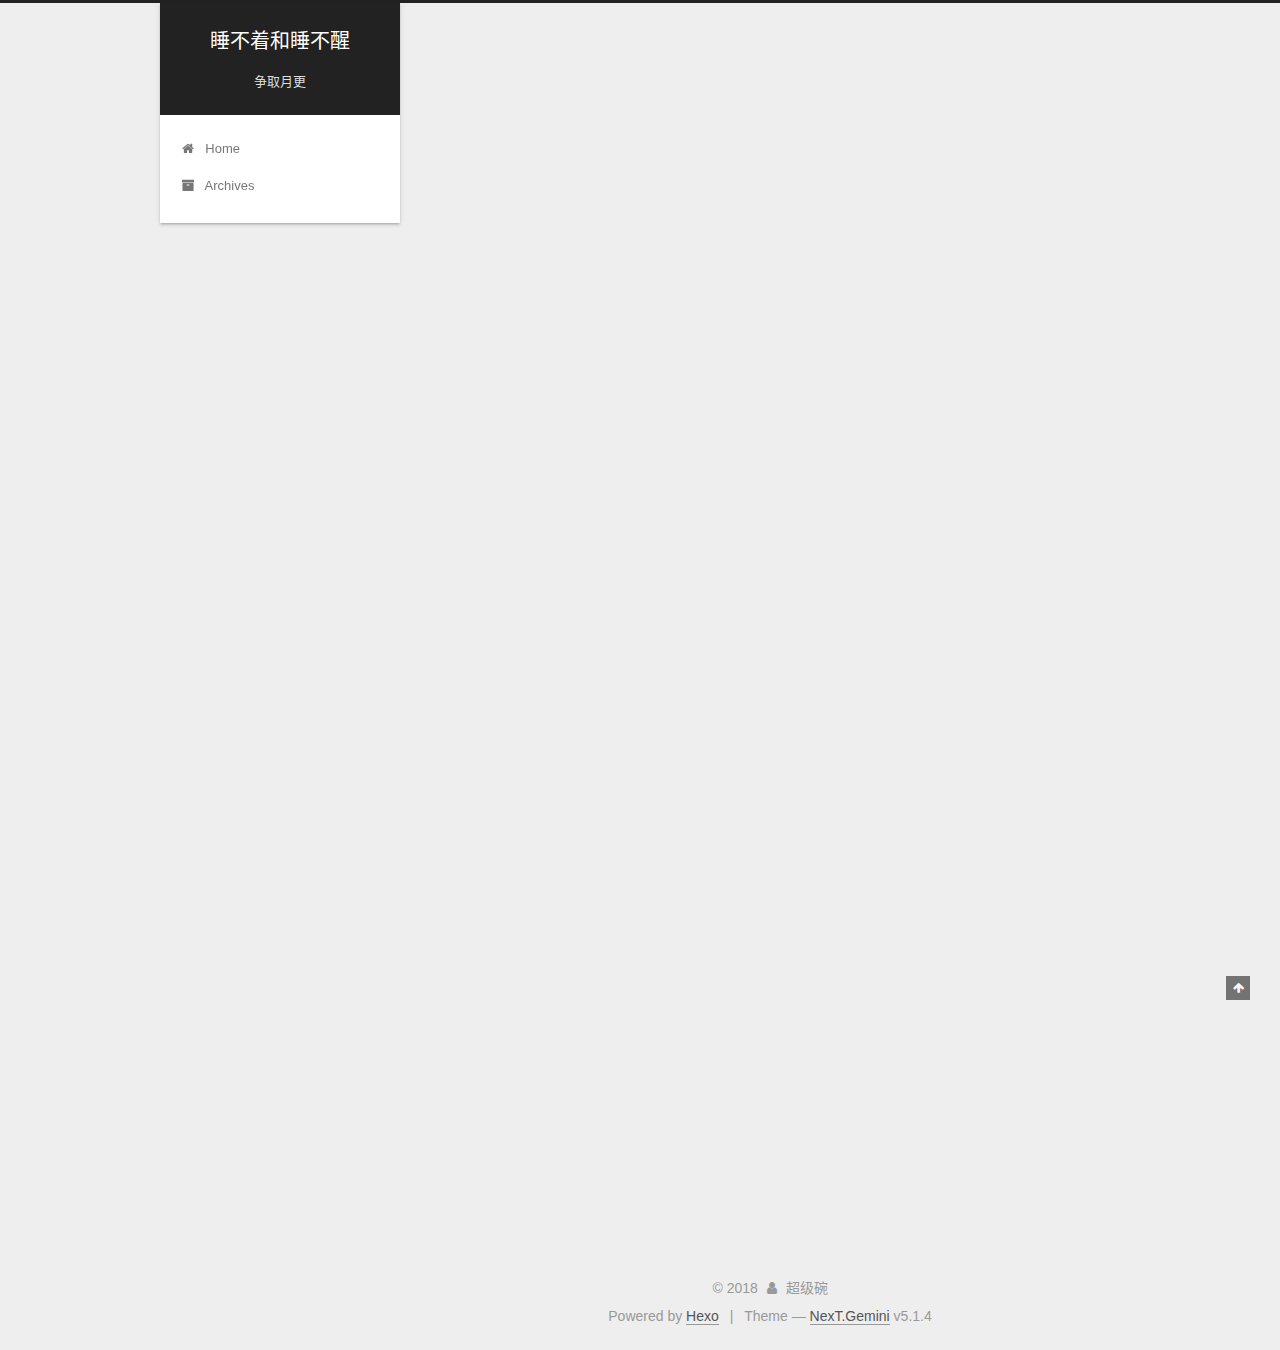
==== commit 56b3eb9a: "Site updated: 2018-11-27 14:58:50" ====
--- a/index.html
+++ b/index.html
@@ -234,7 +234,7 @@
     <span hidden itemprop="author" itemscope="" itemtype="http://schema.org/Person">
       <meta itemprop="name" content="超级碗">
       <meta itemprop="description" content="">
-      <meta itemprop="image" content="/images/avatar.gif">
+      <meta itemprop="image" content="/images/car.png">
     </span>
 
     <span hidden itemprop="publisher" itemscope="" itemtype="http://schema.org/Organization">
@@ -353,7 +353,7 @@
     <span hidden itemprop="author" itemscope="" itemtype="http://schema.org/Person">
       <meta itemprop="name" content="超级碗">
       <meta itemprop="description" content="">
-      <meta itemprop="image" content="/images/avatar.gif">
+      <meta itemprop="image" content="/images/car.png">
     </span>
 
     <span hidden itemprop="publisher" itemscope="" itemtype="http://schema.org/Organization">
@@ -498,6 +498,8 @@
         <div class="site-overview">
           <div class="site-author motion-element" itemprop="author" itemscope="" itemtype="http://schema.org/Person">
             
+              <img class="site-author-image" itemprop="image" src="/images/car.png" alt="超级碗">
+            
               <p class="site-author-name" itemprop="name">超级碗</p>
               <p class="site-description motion-element" itemprop="description"></p>
           </div>
--- a/css/main.css
+++ b/css/main.css
@@ -1823,7 +1823,7 @@
   width: 4px;
   height: 4px;
   border-radius: 50%;
-  background: #66ff1d;
+  background: #d58579;
 }
 .links-of-blogroll {
   font-size: 13px;
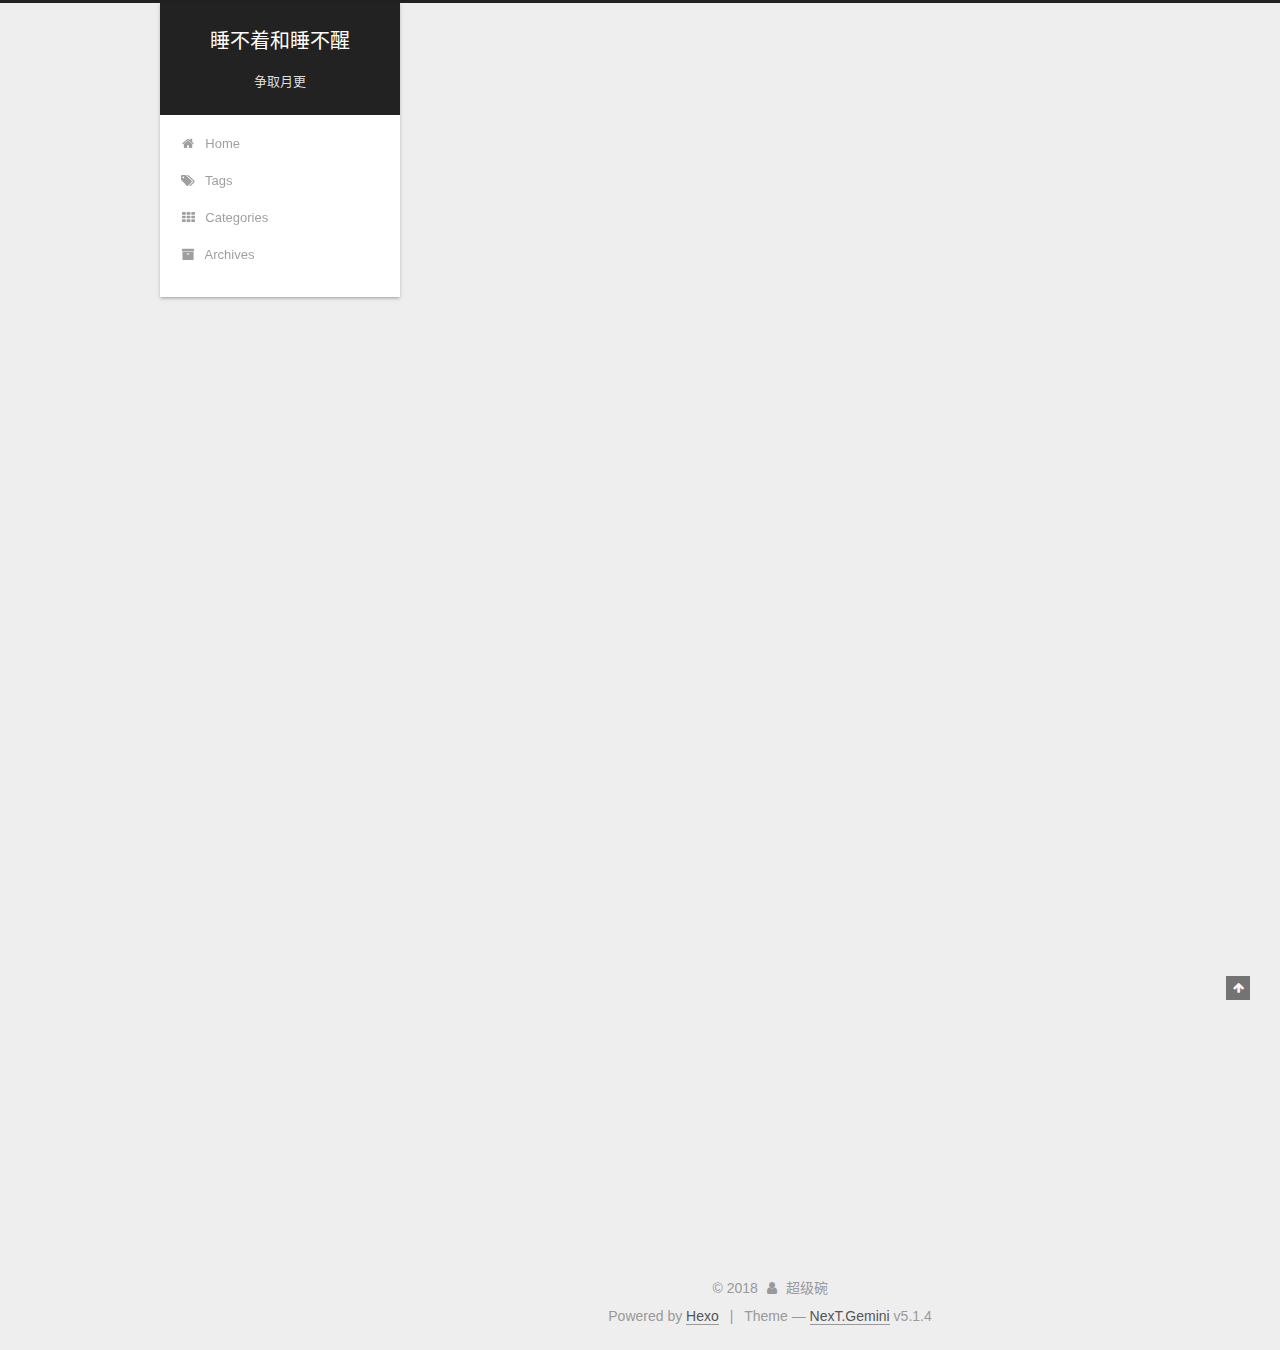
==== commit b7a2ad0f: "Site updated: 2018-11-27 17:23:45" ====
--- a/index.html
+++ b/index.html
@@ -187,6 +187,26 @@
         </li>
       
         
+        <li class="menu-item menu-item-tags">
+          <a href="/tags/" rel="section">
+            
+              <i class="menu-item-icon fa fa-fw fa-tags"></i> <br>
+            
+            Tags
+          </a>
+        </li>
+      
+        
+        <li class="menu-item menu-item-categories">
+          <a href="/categories/" rel="section">
+            
+              <i class="menu-item-icon fa fa-fw fa-th"></i> <br>
+            
+            Categories
+          </a>
+        </li>
+      
+        
         <li class="menu-item menu-item-archives">
           <a href="/archives/" rel="section">
             
--- a/css/main.css
+++ b/css/main.css
@@ -1823,7 +1823,7 @@
   width: 4px;
   height: 4px;
   border-radius: 50%;
-  background: #d58579;
+  background: #3b42ff;
 }
 .links-of-blogroll {
   font-size: 13px;
